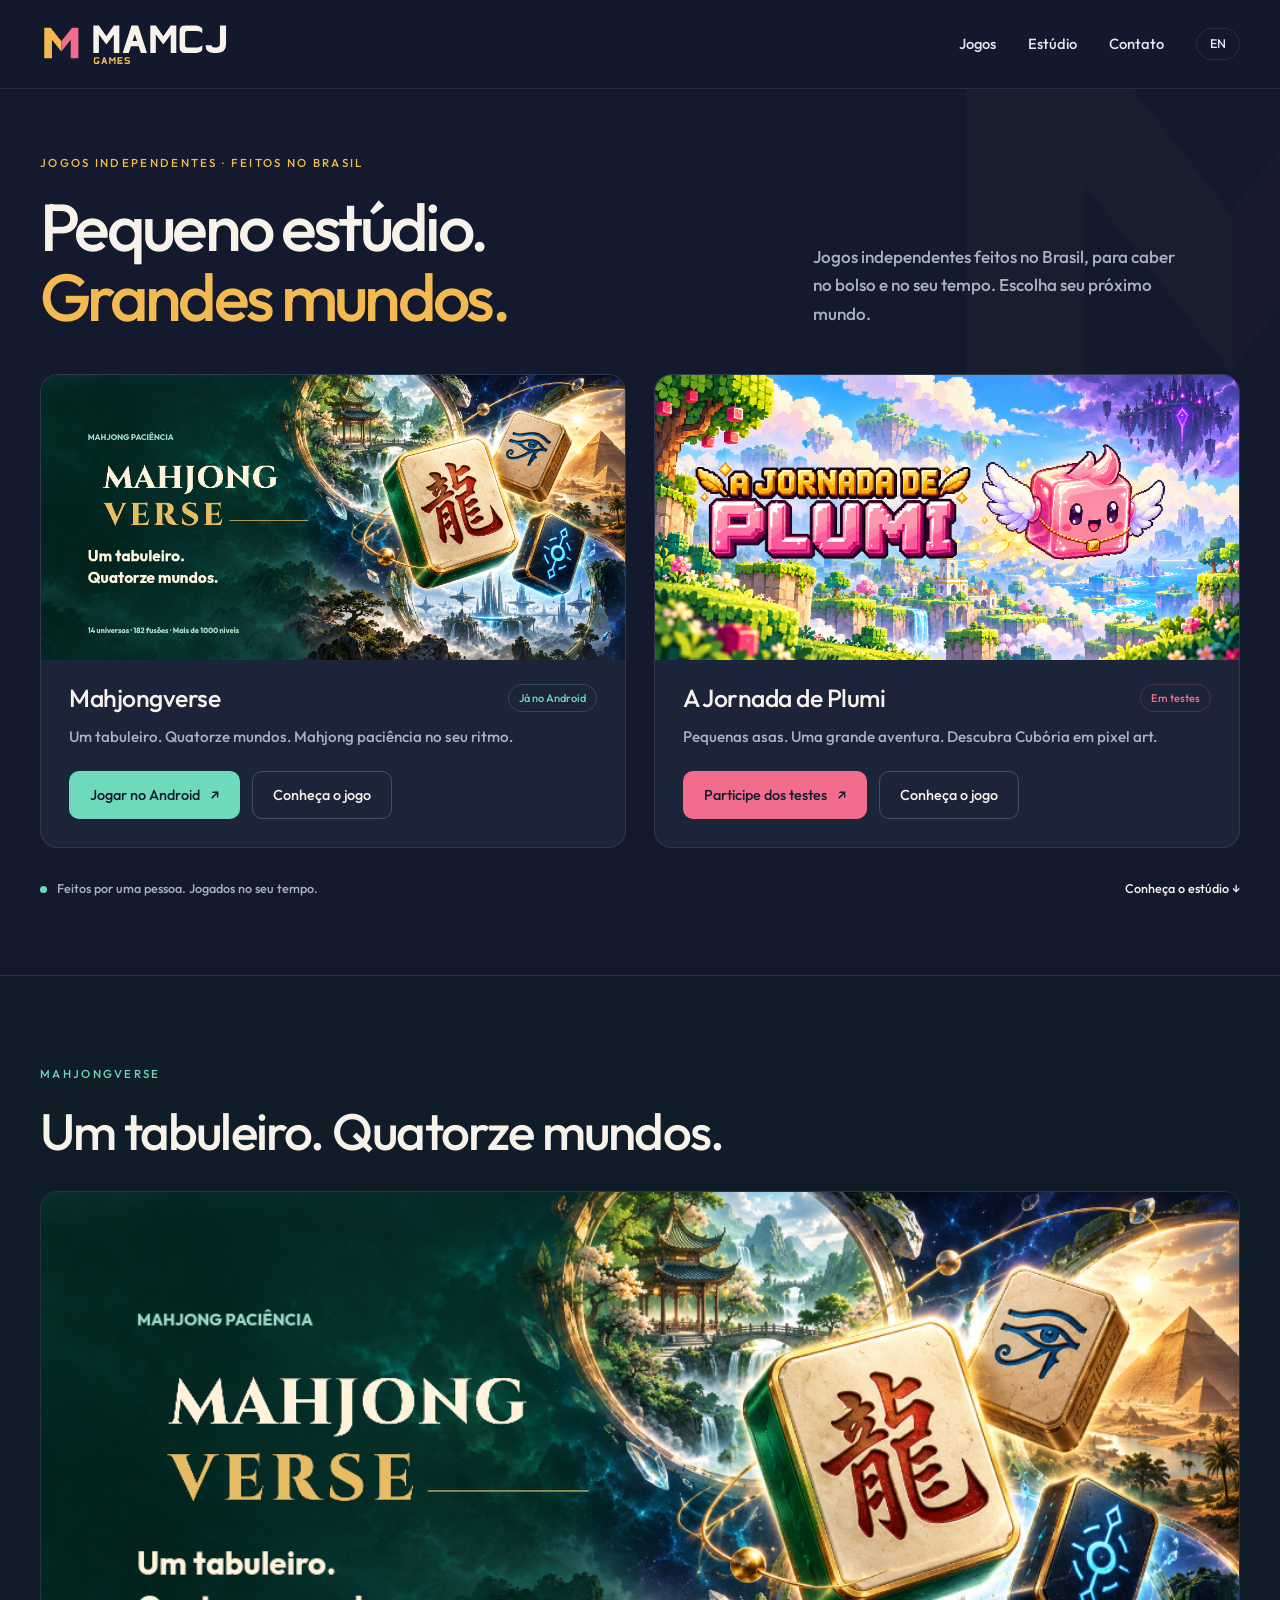
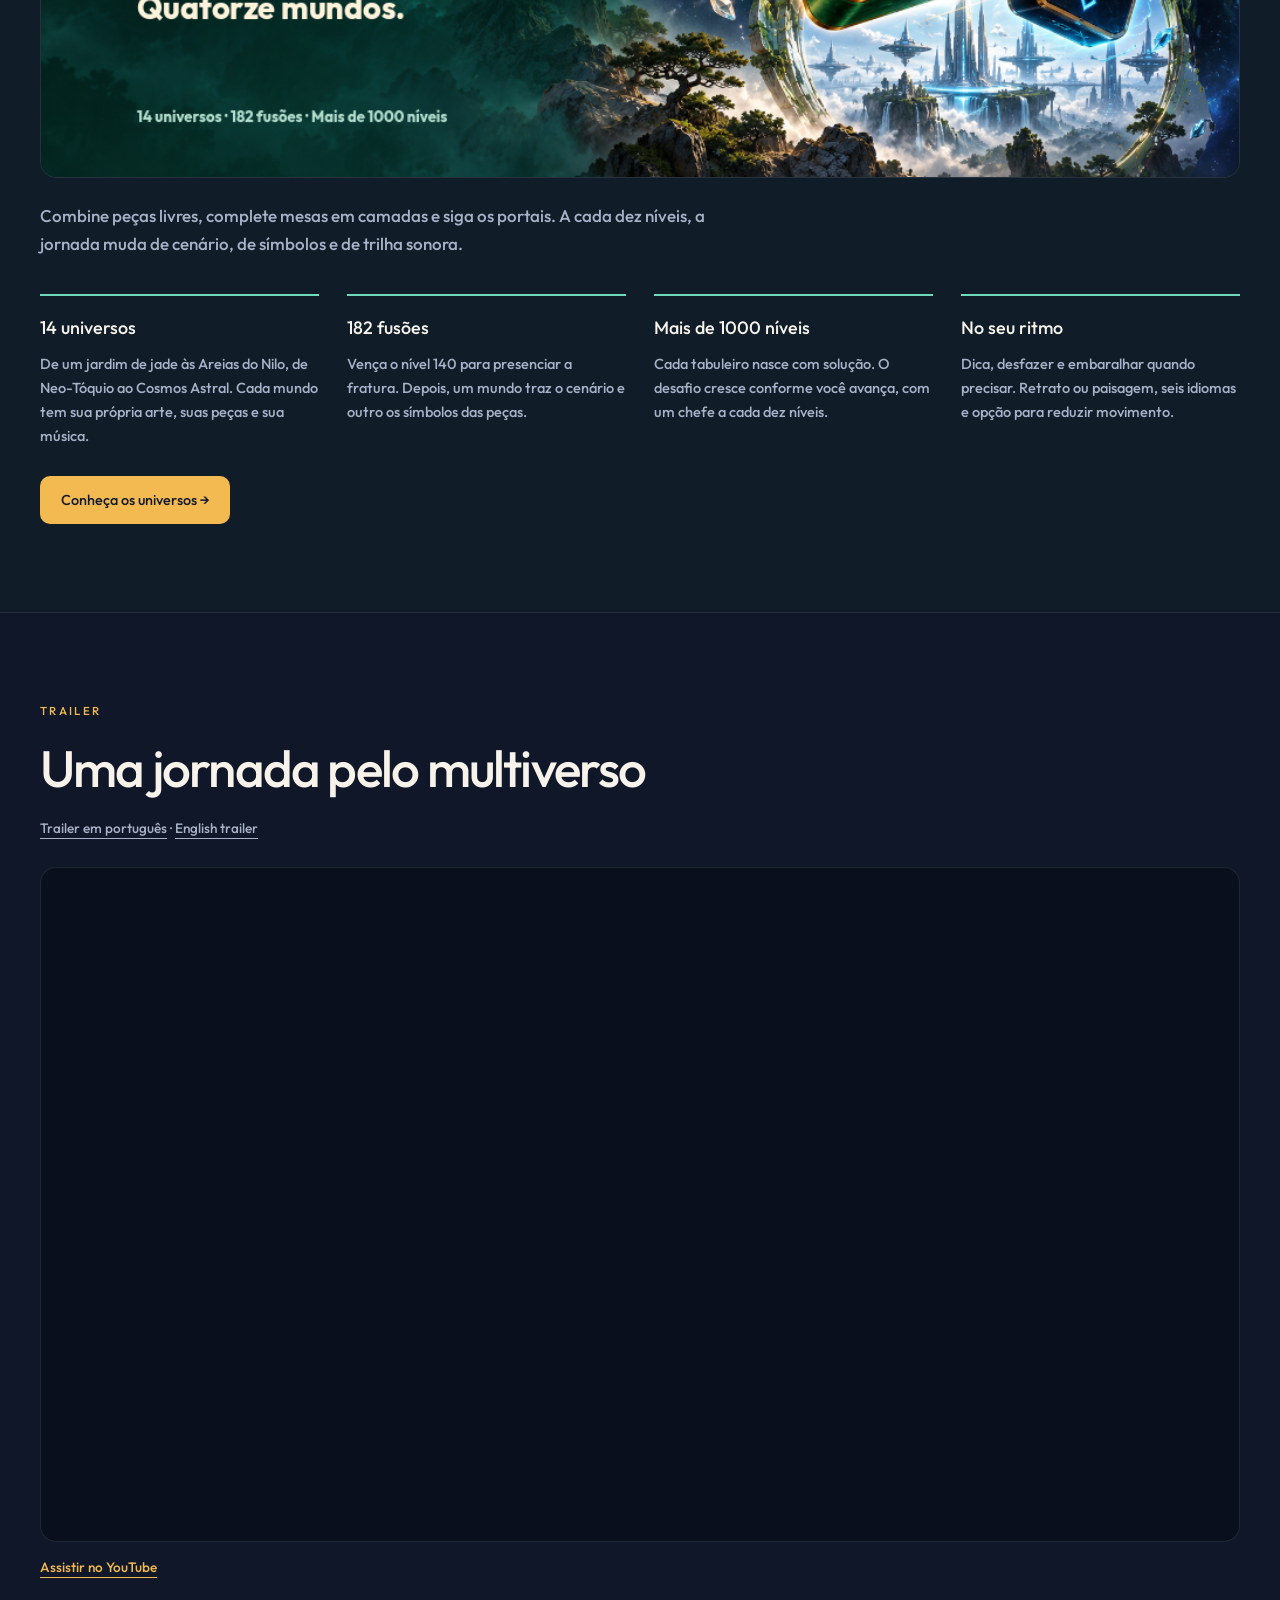
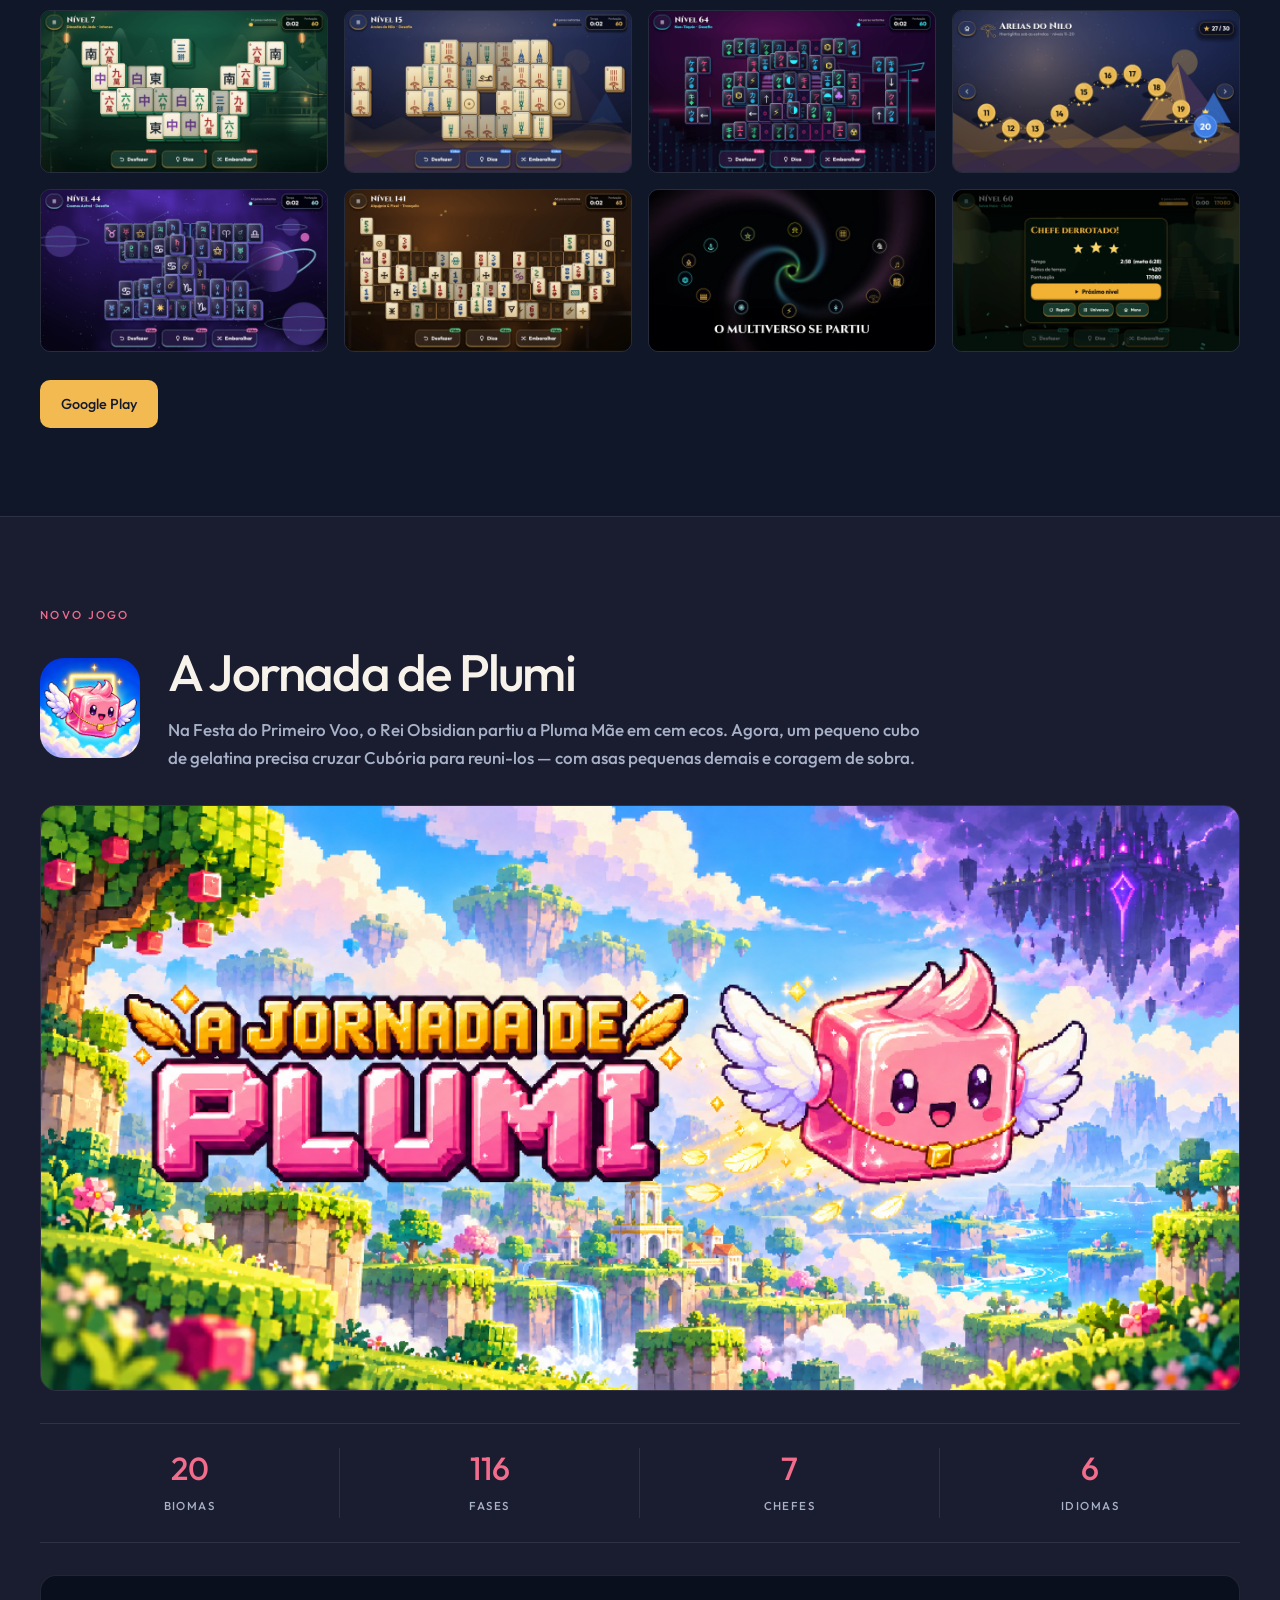
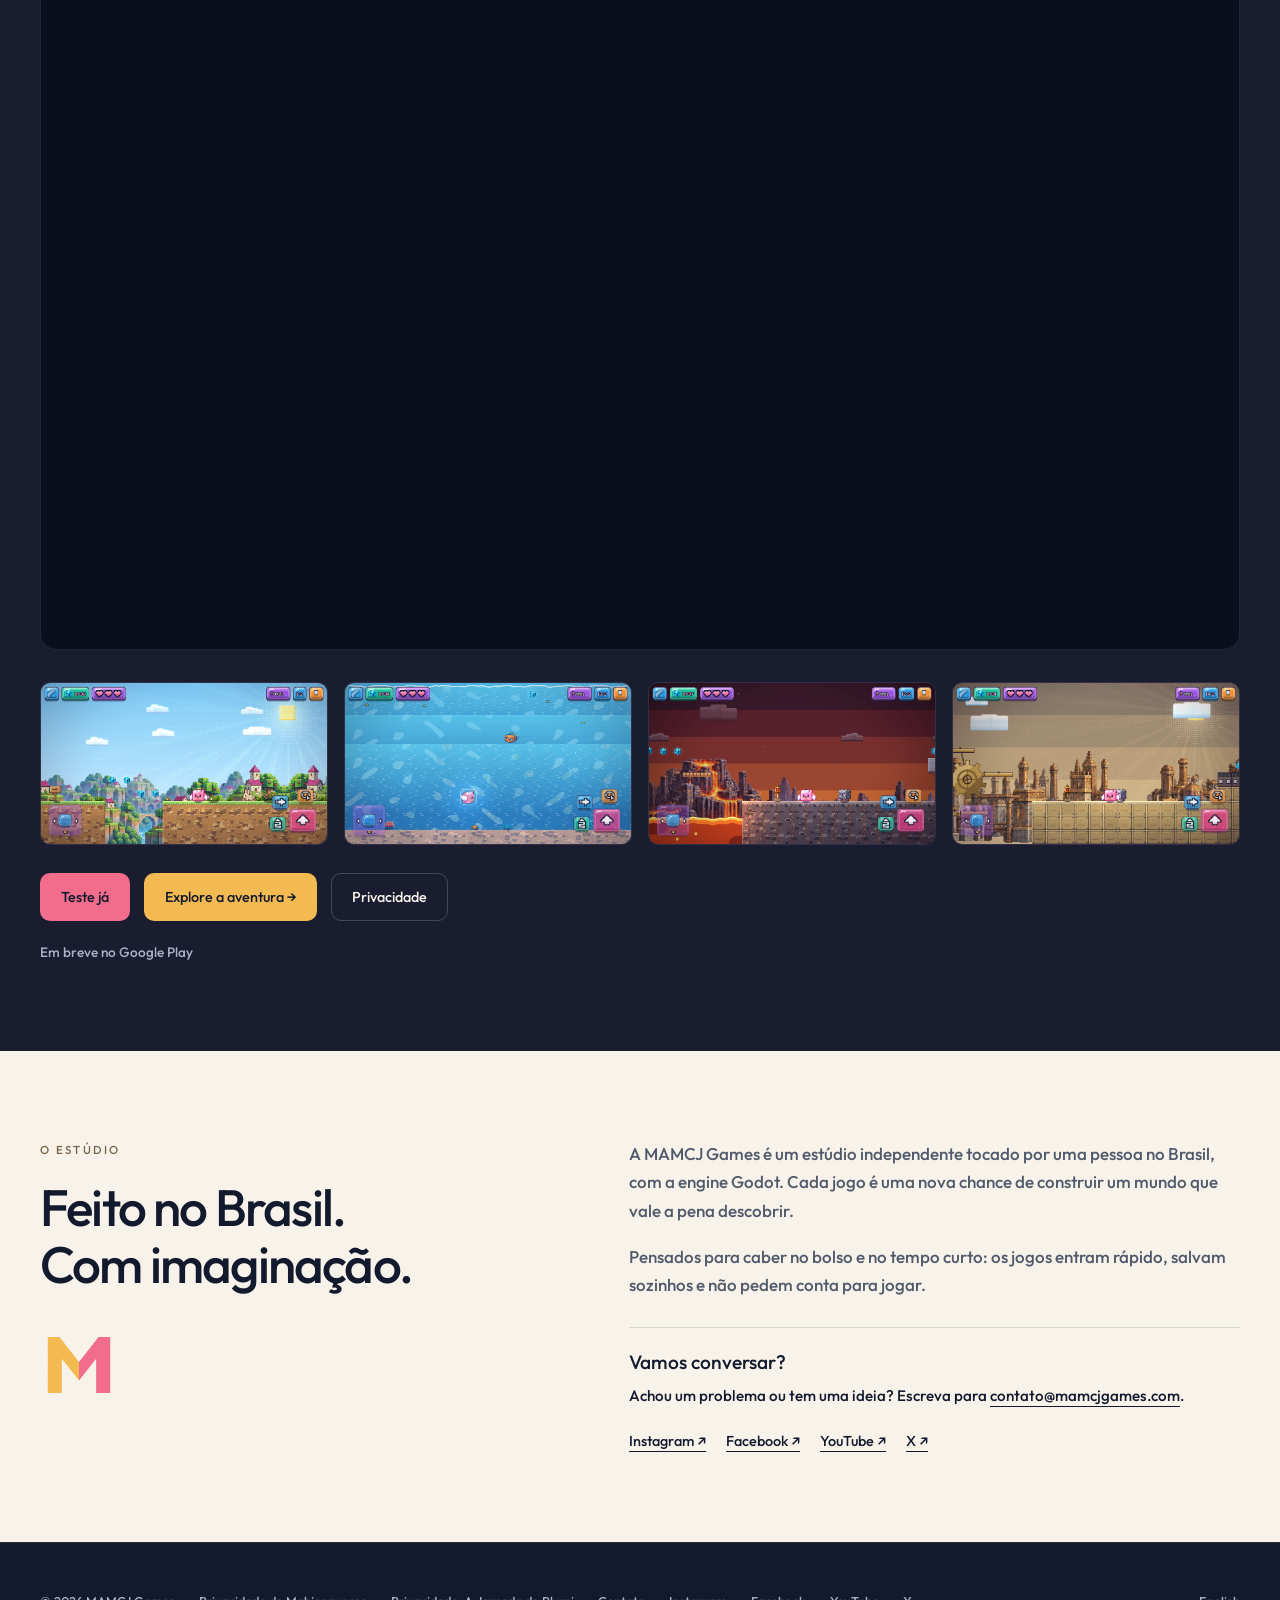
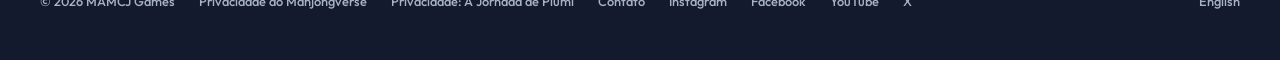
==== index.html @ 593aad6e "Update YouTube channel and localized game trailer links" ====
<!doctype html>
<html lang="pt-BR">
<head>
<meta charset="utf-8">
<meta name="viewport" content="width=device-width, initial-scale=1">
<title>MAMCJ Games</title>
<meta name="description" content="Estúdio independente de jogos. Mahjongverse, mahjong paciência em 14 universos, e A Jornada de Plumi, aventura de plataforma em 20 biomas.">
<link rel="icon" href="/assets/brand/v2/favicon.ico" sizes="any">
<link rel="apple-touch-icon" href="/assets/brand/v2/apple-touch-icon.png">
<link rel="canonical" href="https://mamcjgames.com/">
<meta property="og:title" content="MAMCJ Games">
<meta property="og:description" content="Mahjongverse, mahjong paciência em 14 universos, e A Jornada de Plumi, aventura de plataforma em 20 biomas.">
<meta property="og:image" content="https://mamcjgames.com/assets/brand/v2/social-pt.png"><meta property="og:image:width" content="1200"><meta property="og:image:height" content="630"><meta property="og:locale" content="pt_BR">
<meta property="og:url" content="https://mamcjgames.com/">
<meta property="og:type" content="website">
<link rel="alternate" hreflang="pt-BR" href="https://mamcjgames.com/"><link rel="alternate" hreflang="en" href="https://mamcjgames.com/en/"><link rel="alternate" hreflang="x-default" href="https://mamcjgames.com/">
<meta name="twitter:card" content="summary_large_image">
<link rel="stylesheet" href="/assets/brand/studio.css?v=20261013">
</head>
<body>

<a class="skip" href="#main">Pular para o conteúdo</a>
<header class="site-header"><div class="env barra">
  <a class="marca" href="/"><img src="/assets/brand/v2/logo-dark.svg" alt="MAMCJ Games" width="194" height="49"></a>
  <nav aria-label="Navegação principal">
    <a href="#jogos">Jogos</a>
    <a class="esconde" href="#estudio">Estúdio</a>
    <a class="esconde" href="#contato">Contato</a>
    <a class="language" href="/en/" lang="en" hreflang="en" aria-label="English">EN</a>
  </nav>
</div></header>

<main id="main">
<div class="heroi"><div class="env">
  <div class="hero-intro"><div>
    <p class="olho">Jogos independentes · Feitos no Brasil</p>
    <h1>Pequeno estúdio.<br><span>Grandes mundos.</span></h1>
  </div><p class="sub">Jogos independentes feitos no Brasil, para caber no bolso e no seu tempo. Escolha seu próximo mundo.</p></div>
  <div class="game-grid" id="jogos">
    <article class="game-card">
      <a class="game-art" href="/mahjongverse/" aria-label="Conheça Mahjongverse"><img src="/assets/mahjongverse/pt_BR/feature.png" alt="Mahjongverse: peças de mahjong e portais para quatorze mundos." width="1024" height="500" fetchpriority="high"></a>
      <div class="game-copy"><div class="game-title"><h2>Mahjongverse</h2><span class="status">Já no Android</span></div>
        <p>Um tabuleiro. Quatorze mundos. Mahjong paciência no seu ritmo.</p>
        <div class="botoes"><a class="botao mint" href="https://play.google.com/store/apps/details?id=com.mamcjr.mahjongverse">Jogar no Android <span aria-hidden="true">↗</span></a><a class="botao fantasma" href="/mahjongverse/">Conheça o jogo</a></div>
      </div>
    </article>
    <article class="game-card plumi-card">
      <a class="game-art" href="/plumis-journey/" aria-label="Conheça A Jornada de Plumi"><img src="/assets/img/plumis/banner_pt.png" alt="Plumi, um cubo rosa com asas brancas, voa sobre Cubória." width="1024" height="500"></a>
      <div class="game-copy"><div class="game-title"><h2>A Jornada de Plumi</h2><span class="status">Em testes</span></div>
        <p>Pequenas asas. Uma grande aventura. Descubra Cubória em pixel art.</p>
        <div class="botoes"><a class="botao pink" href="https://groups.google.com/g/plumi-testers" target="_blank" rel="noopener">Participe dos testes <span aria-hidden="true">↗</span></a><a class="botao fantasma" href="/plumis-journey/">Conheça o jogo</a></div>
      </div>
    </article>
  </div>
  <div class="hero-foot"><span>Feitos por uma pessoa. Jogados no seu tempo.</span><a href="#estudio">Conheça o estúdio <span aria-hidden="true">↓</span></a></div>
</div></div>
<section id="mahjongverse" class="game-section"><div class="env"><p class="olho">Mahjongverse</p><h2>Um tabuleiro. Quatorze mundos.</h2><a href="/mahjongverse/"><img class="faixa-jogo" src="/assets/mahjongverse/pt_BR/feature.png" alt="Mahjong paciência através do multiverso" width="1024" height="500" loading="lazy"></a><p class="sub">Combine peças livres, complete mesas em camadas e siga os portais. A cada dez níveis, a jornada muda de cenário, de símbolos e de trilha sonora.</p><ul class="lista"><li><span></span><h3>14 universos</h3><p>De um jardim de jade às Areias do Nilo, de Neo-Tóquio ao Cosmos Astral. Cada mundo tem sua própria arte, suas peças e sua música.</p></li><li><span></span><h3>182 fusões</h3><p>Vença o nível 140 para presenciar a fratura. Depois, um mundo traz o cenário e outro os símbolos das peças.</p></li><li><span></span><h3>Mais de 1000 níveis</h3><p>Cada tabuleiro nasce com solução. O desafio cresce conforme você avança, com um chefe a cada dez níveis.</p></li><li><span></span><h3>No seu ritmo</h3><p>Dica, desfazer e embaralhar quando precisar. Retrato ou paisagem, seis idiomas e opção para reduzir movimento.</p></li></ul><div class="botoes"><a class="botao" href="/mahjongverse/">Conheça os universos →</a></div></div></section>

<section id="trailer"><div class="env"><p class="olho">Trailer</p><h2>Uma jornada pelo multiverso</h2><p class="trailer-languages"><a href="/mahjongverse/#trailer">Trailer em português</a> · <a href="/en/mahjongverse/#trailer">English trailer</a></p><div class="video"><iframe src="https://www.youtube-nocookie.com/embed/XOr50JjJnLU?hl=pt-BR&amp;rel=0&amp;playsinline=1" title="Mahjongverse — Trailer — Português" width="1280" height="720" loading="lazy" referrerpolicy="strict-origin-when-cross-origin" allow="accelerometer; autoplay; clipboard-write; encrypted-media; gyroscope; picture-in-picture; web-share" allowfullscreen></iframe></div><p><a href="https://youtu.be/XOr50JjJnLU" target="_blank" rel="noopener noreferrer">Assistir no YouTube</a></p><div class="tiras"><img src="/assets/mahjongverse/pt_BR/01_jade.webp" alt="Tabuleiro de mahjong em camadas no jardim ilustrado da Dinastia de Jade." width="1280" height="720" loading="lazy"><img src="/assets/mahjongverse/pt_BR/02_nile.webp" alt="Peças de mahjong com símbolos egípcios diante de uma paisagem de pirâmides." width="1280" height="720" loading="lazy"><img src="/assets/mahjongverse/pt_BR/03_neon.webp" alt="Tabuleiro com símbolos neon no universo Neo-Tóquio." width="1280" height="720" loading="lazy"><img src="/assets/mahjongverse/pt_BR/04_map.webp" alt="Mapa do universo com dez níveis em ilhas e um portal de chefe." width="1280" height="720" loading="lazy"><img src="/assets/mahjongverse/pt_BR/05_cosmos.webp" alt="Tabuleiro do Cosmos Astral com planetas e um céu violeta estrelado." width="1280" height="720" loading="lazy"><img src="/assets/mahjongverse/pt_BR/06_fusion.webp" alt="Primeira fusão: cenário do Laboratório Alquímico com peças do Mundo 8-Bit." width="1280" height="720" loading="lazy"><img src="/assets/mahjongverse/pt_BR/07_fracture.webp" alt="Emblemas dos quatorze universos orbitam uma fenda cósmica na cinemática da fratura." width="1280" height="720" loading="lazy"><img src="/assets/mahjongverse/pt_BR/08_boss.webp" alt="Tela de vitória de um chefe com estrelas e prévia do próximo universo." width="1280" height="720" loading="lazy"></div><div class="botoes"><a class="botao" href="https://play.google.com/store/apps/details?id=com.mamcjr.mahjongverse">Google Play</a></div></div></section>

<section id="plumis-journey" class="plumi">
  <div class="env">
    <p class="olho">Novo jogo</p>
    <div class="cabeca-jogo"><img class="icone-jogo" src="/assets/img/plumis/icone.png?v=e034f26c8d8f" alt="" width="512" height="512" loading="lazy"><div><h2>A Jornada de Plumi</h2><p class="sub">Na Festa do Primeiro Voo, o Rei Obsidian partiu a Pluma Mãe em cem ecos. Agora, um pequeno cubo de gelatina precisa cruzar Cubória para reuni-los — com asas pequenas demais e coragem de sobra.</p></div></div>
    <a href="/plumis-journey/" aria-label="Explore a aventura"><img class="faixa-jogo" src="/assets/img/plumis/banner_pt.png?v=b9b3e5b98533" alt="A Jornada de Plumi: Plumi, o cubo rosa com asas brancas, voa sobre a vila e as ilhas de Cubória." width="1024" height="500" loading="lazy"></a>
    <div class="pj-stats"><div class="stat"><strong>20</strong><span>biomas</span></div><div class="stat"><strong>116</strong><span>fases</span></div><div class="stat"><strong>7</strong><span>chefes</span></div><div class="stat"><strong>6</strong><span>idiomas</span></div></div>
    <div class="video"><iframe src="https://www.youtube-nocookie.com/embed/weymvlCRwFk?hl=pt-BR&amp;rel=0&amp;playsinline=1" title="A Jornada de Plumi — trailer em português" width="1280" height="720" loading="lazy" allow="accelerometer; autoplay; clipboard-write; encrypted-media; gyroscope; picture-in-picture; web-share" referrerpolicy="strict-origin-when-cross-origin" allowfullscreen></iframe></div>
    <div class="tiras"><img src="/assets/img/plumis/pt_1_colinas.png?v=1bac4ce3e526" alt="Plumi entre as casas e as árvores das Colinas da Vila." width="1920" height="1080" loading="lazy"><img src="/assets/img/plumis/pt_3_recife.png?v=3713b941af49" alt="Plumi mergulha entre os corais e a vida marinha do Recife Submerso." width="1920" height="1080" loading="lazy"><img src="/assets/img/plumis/pt_2_vulcao.png?v=a5c7ce973b90" alt="Plumi diante dos rios de lava do Vulcão de Magma." width="1920" height="1080" loading="lazy"><img src="/assets/img/plumis/pt_4_engrenagens.png?v=71c8e0476601" alt="Plumi explora as máquinas da Cidade das Engrenagens." width="1920" height="1080" loading="lazy"></div>
    <div class="botoes"><a class="botao pj-teste" href="https://groups.google.com/g/plumi-testers" target="_blank" rel="noopener" aria-label="Teste já: entre no grupo de testadores de A Jornada de Plumi">Teste já</a><a class="botao pj-link" href="/plumis-journey/">Explore a aventura →</a><a class="botao fantasma" href="/plumis-journey/privacy/">Privacidade</a></div>
    <p class="pj-soon">Em breve no Google Play</p>
  </div>
</section>

<section id="estudio" class="studio-section"><div class="env studio-grid">
  <div><p class="olho">O estúdio</p><h2>Feito no Brasil.<br>Com imaginação.</h2><img class="studio-mark" src="/assets/brand/v2/symbol.svg" alt="" width="78" height="78" loading="lazy"></div>
  <div><p class="sub">A MAMCJ Games é um estúdio independente tocado por uma pessoa no Brasil, com a engine Godot. Cada jogo é uma nova chance de construir um mundo que vale a pena descobrir.</p>
    <p class="sub">Pensados para caber no bolso e no tempo curto: os jogos entram rápido, salvam sozinhos e não pedem conta para jogar.</p>
    <div class="contact-block" id="contato"><h3 style="color:inherit">Vamos conversar?</h3><p>Achou um problema ou tem uma ideia? Escreva para <a href="mailto:contato@mamcjgames.com">contato@mamcjgames.com</a>.</p>
    <div class="social-links"><a href="https://www.instagram.com/mamcjgames/" target="_blank" rel="noopener">Instagram ↗</a><a href="https://www.facebook.com/profile.php?id=61595266771892" target="_blank" rel="noopener">Facebook ↗</a><a href="https://www.youtube.com/@mamcj_games" target="_blank" rel="noopener">YouTube ↗</a><a href="https://x.com/MAMCJGames" target="_blank" rel="noopener">X ↗</a></div></div>
  </div>
</div></section>

</main>
<footer>
  <div class="env">
    <span>© <span id="ano">2026</span> MAMCJ Games</span>
    <a href="/mahjongverse-site/privacy/">Privacidade do Mahjongverse</a>
    <a href="/plumis-journey/privacy/">Privacidade: A Jornada de Plumi</a>
    <a href="mailto:contato@mamcjgames.com">Contato</a>
    <a href="https://www.instagram.com/mamcjgames/" target="_blank" rel="noopener">Instagram</a><a href="https://www.facebook.com/profile.php?id=61595266771892" target="_blank" rel="noopener">Facebook</a>
    <a href="https://www.youtube.com/@mamcj_games" target="_blank" rel="noopener">YouTube</a><a href="https://x.com/MAMCJGames" target="_blank" rel="noopener">X</a>
    <span class="dir"><a href="/en/">English</a></span>
  </div>
</footer>

<script>document.getElementById("ano").textContent = new Date().getFullYear();</script>
</body>
</html>
---- assets/brand/studio.css ----
@font-face {
  font-family: Studio;
  src: url("../mahjongverse/font-ui.ttf") format("truetype");
  font-weight: 100 900;
  font-display: swap;
}
:root {
  color-scheme: dark;
  --tinta: #131a2d;
  --painel: #1b2439;
  --papel: #f7f3ea;
  --ambar: #f4ba52;
  --coral: #f26c8c;
  --menta: #6fd9bc;
  --texto: #e2e6ee;
  --suave: #a7b1c7;
  --borda: #ffffff18;
}
* { box-sizing: border-box; }
html { scroll-behavior: smooth; scroll-padding-top: 100px; }
body { margin: 0; color: var(--texto); background: var(--tinta); font: 17px/1.65 Studio, "Segoe UI", sans-serif; -webkit-font-smoothing: antialiased; }
h1, h2, h3, p { margin: 0; }
h1, h2, h3 { color: var(--papel); line-height: 1.1; font-weight: 700; }
h2 { font-size: clamp(2rem, 4vw, 3.2rem); letter-spacing: -.035em; }
h3 { font-size: 1.2rem; }
a { color: var(--ambar); text-underline-offset: 5px; }
img { display: block; max-width: 100%; height: auto; }
:focus-visible { outline: 3px solid var(--ambar); outline-offset: 5px; }
.env { width: min(1200px, calc(100% - 64px)); margin-inline: auto; }
.skip { position: fixed; left: 16px; top: 12px; padding: 10px 18px; z-index: 60; background: var(--ambar); color: var(--tinta); transform: translateY(-160%); }
.skip:focus { transform: none; }
.site-header { position: sticky; top: 0; z-index: 30; background: #131a2df5; backdrop-filter: blur(14px); border-bottom: 1px solid var(--borda); }
.barra { display: flex; align-items: center; justify-content: space-between; gap: 24px; min-height: 88px; }
.marca { flex: none; }
.marca img { width: 194px; height: auto; }
.barra nav { display: flex; gap: 32px; align-items: center; }
.barra nav a { font-size: .92rem; color: var(--texto); text-decoration: none; }
.barra nav a:hover { color: var(--ambar); }
.barra nav .language { border: 1px solid var(--borda); border-radius: 999px; padding: 5px 13px; font-size: .78rem; }
.heroi { padding: 64px 0 76px; position: relative; overflow: hidden; }
.heroi::before { content: ""; position: absolute; width: 660px; height: 660px; right: -280px; top: -180px; background: url("/assets/brand/v2/symbol.svg") center/contain no-repeat; opacity: .025; pointer-events: none; }
.heroi .env { position: relative; }
.hero-intro { display: grid; grid-template-columns: 1.7fr 1fr; gap: 48px; align-items: end; margin-bottom: 42px; }
.olho { color: var(--ambar); font-size: .72rem; font-weight: 700; letter-spacing: .2em; text-transform: uppercase; margin-bottom: 20px; }
.hero-intro h1 { font-size: clamp(2.8rem, 5.2vw, 4.5rem); letter-spacing: -.055em; line-height: 1.05; }
.hero-intro h1 span { color: var(--ambar); }
.hero-intro .sub { max-width: 34ch; font-size: 1.07rem; margin: 0 0 4px; }
.sub { color: var(--suave); max-width: 62ch; margin-top: 24px; }
.game-grid { display: grid; grid-template-columns: repeat(2, minmax(0, 1fr)); gap: 28px; }
.game-card { border: 1px solid var(--borda); border-radius: 18px; background: var(--painel); overflow: hidden; }
.game-art { display: block; overflow: hidden; }
.game-art img { width: 100%; aspect-ratio: 1024/500; object-fit: contain; transition: transform .3s ease; }
.game-art:hover img { transform: scale(1.02); }
.game-copy { padding: 24px 28px 28px; }
.game-title { display: flex; align-items: center; justify-content: space-between; gap: 14px; }
.game-title h2 { font-size: 1.55rem; letter-spacing: -.02em; }
.status { color: var(--menta); border: 1px solid #6fd9bc35; border-radius: 999px; padding: 4px 10px; font-size: .69rem; white-space: nowrap; }
.game-card.plumi-card .status { color: var(--coral); border-color: #f26c8c35; }
.game-copy p { margin-top: 12px; color: var(--suave); font-size: .95rem; }
.game-copy .botoes { margin-top: 22px; gap: 12px; }
.botoes { display: flex; flex-wrap: wrap; gap: 14px; margin-top: 28px; align-items: center; }
.botao { display: inline-flex; justify-content: center; align-items: center; gap: 10px; padding: 12px 20px; min-height: 48px; font-size: .9rem; line-height: 1.4; border-radius: 10px; font-weight: 650; text-decoration: none; background: var(--ambar); color: var(--tinta); border: 1px solid transparent; transition: background .2s, transform .2s; }
.botao:hover { filter: brightness(1.07); transform: translateY(-2px); }
.botao.mint { background: var(--menta); }
.botao.pink, .botao.pj-teste { background: var(--coral); }
.botao.fantasma { background: transparent; color: var(--papel); border-color: #ffffff30; }
.hero-foot { display: flex; justify-content: space-between; align-items: center; gap: 24px; margin-top: 30px; color: var(--suave); font-size: .79rem; }
.hero-foot > span::before { content: ""; display: inline-block; width: 7px; height: 7px; margin-right: 10px; border-radius: 50%; background: var(--menta); }
.hero-foot a { color: var(--papel); text-decoration: none; }
main > section { padding: 88px 0; border-top: 1px solid var(--borda); }
.game-section .env > h2 { max-width: 22ch; }
.game-section .faixa-jogo { margin-top: 32px; }
#mahjongverse { background: #101d29; }
#mahjongverse .olho { color: var(--menta); }
.faixa-jogo { width: 100%; border-radius: 16px; border: 1px solid var(--borda); }
.lista { display: grid; grid-template-columns: repeat(4, minmax(0, 1fr)); gap: 28px; margin: 36px 0 0; padding: 0; list-style: none; }
.lista li { padding-top: 22px; border-top: 2px solid var(--menta); }
.lista span { display: none; }
.lista h3 { font-size: 1.12rem; }
.lista p { color: var(--suave); font-size: .91rem; margin-top: 14px; }
#trailer { background: #101728; }
.trailer-languages { margin: 20px 0; color: var(--suave); font-size: .85rem; }
.trailer-languages a { color: var(--suave); }
.video { position: relative; aspect-ratio: 16/9; overflow: hidden; border-radius: 16px; border: 1px solid var(--borda); background: #090f1d; margin: 28px 0 14px; }
.video iframe, .video video { position: absolute; inset: 0; width: 100%; height: 100%; border: 0; }
.video + p { font-size: .85rem; }
.tiras { display: grid; grid-template-columns: repeat(4, minmax(0, 1fr)); gap: 16px; margin-top: 32px; }
.tiras img { width: 100%; border-radius: 10px; border: 1px solid var(--borda); }
.plumi { background: #1a1c30; }
.plumi .olho { color: var(--coral); }
.cabeca-jogo { display: flex; gap: 28px; align-items: center; margin-bottom: 32px; }
.cabeca-jogo .sub { max-width: 70ch; margin-top: 16px; }
.icone-jogo { width: 100px; height: 100px; border-radius: 24px; flex: none; }
.pj-stats { display: grid; grid-template-columns: repeat(4, 1fr); margin: 32px 0; padding: 24px 0; border-block: 1px solid var(--borda); }
.stat { text-align: center; border-right: 1px solid var(--borda); }
.stat:last-child { border: 0; }
.stat strong { color: var(--coral); font-size: 2rem; display: block; line-height: 1.3; }
.stat span { color: var(--suave); font-size: .72rem; text-transform: uppercase; letter-spacing: .13em; }
.pj-soon { color: var(--suave); font-size: .85rem; margin-top: 20px; }
.studio-section { background: var(--papel); color: var(--tinta); }
.studio-grid { display: grid; grid-template-columns: 1fr 1.2fr; gap: 80px; align-items: start; }
.studio-section .olho { color: #756347; }
.studio-section h2 { color: var(--tinta); max-width: 12ch; }
.studio-section .sub { color: #515a6b; margin-top: 0; }
.studio-section .sub + .sub { margin-top: 18px; }
.studio-section a { color: var(--tinta); }
.studio-section .studio-mark { width: 78px; margin-top: 34px; }
.contact-block { border-top: 1px solid #131a2d22; margin-top: 28px; padding-top: 24px; }
.contact-block p { font-size: .95rem; margin-top: 10px; }
.social-links { display: flex; flex-wrap: wrap; gap: 12px 20px; margin-top: 22px; font-size: .9rem; }
footer { padding: 48px 0; border-top: 1px solid var(--borda); color: var(--suave); font-size: .8rem; }
footer .env { display: flex; flex-wrap: wrap; align-items: center; gap: 16px 24px; }
footer a { color: var(--suave); text-decoration: none; }
footer a:hover { color: var(--papel); }
footer .dir { margin-left: auto; }
@media (max-width: 1000px) {
  .hero-intro { grid-template-columns: 1fr; gap: 24px; }
  .hero-intro .sub { max-width: 60ch; }
  .hero-intro h1 { font-size: 4rem; }
  .lista { grid-template-columns: repeat(2, 1fr); }
  .game-title { align-items: start; flex-direction: column; gap: 10px; }
  .studio-grid { gap: 40px; }
}
@media (max-width: 680px) {
  .env { width: calc(100% - 36px); }
  .barra { min-height: 72px; gap: 12px; }
  .marca img { width: 150px; }
  .barra nav { gap: 16px; }
  .barra nav a { font-size: .8rem; }
  .barra nav .esconde { display: none; }
  .heroi { padding: 42px 0 48px; }
  .hero-intro { gap: 22px; margin-bottom: 30px; }
  .hero-intro h1 { font-size: clamp(2.2rem, 8.9vw, 3.8rem); }
  .hero-intro .sub { font-size: 1rem; }
  .olho { font-size: .65rem; letter-spacing: .15em; margin-bottom: 16px; }
  .game-grid { grid-template-columns: 1fr; gap: 22px; }
  .game-copy { padding: 22px; }
  .game-title { flex-direction: row; align-items: center; }
  .game-title h2 { font-size: 1.3rem; }
  .status { font-size: .61rem; padding: 4px 8px; }
  .hero-foot { align-items: start; flex-direction: column; gap: 8px; }
  main > section { padding: 56px 0; }
  .lista { gap: 24px 20px; }
  .tiras { grid-template-columns: repeat(2, minmax(0, 1fr)); gap: 12px; }
  .cabeca-jogo { gap: 20px; align-items: start; flex-direction: column; }
  .icone-jogo { width: 76px; height: 76px; border-radius: 18px; }
  .pj-stats { grid-template-columns: repeat(2, 1fr); gap: 22px; }
  .stat:nth-child(2) { border: 0; }
  .studio-grid { grid-template-columns: 1fr; gap: 30px; }
  .studio-section h2 { max-width: 16ch; }
  .studio-section .studio-mark { display: none; }
  .contact-block a { overflow-wrap: anywhere; }
  footer .dir { margin-left: 0; }
}
@media (max-width: 370px) {
  .marca img { width: 125px; }
  .barra nav { gap: 10px; }
  .game-title { align-items: start; flex-direction: column; }
  .lista { grid-template-columns: 1fr; }
}
@media (prefers-reduced-motion: reduce) {
  html { scroll-behavior: auto; }
  *, *::before, *::after { transition: none !important; }
}
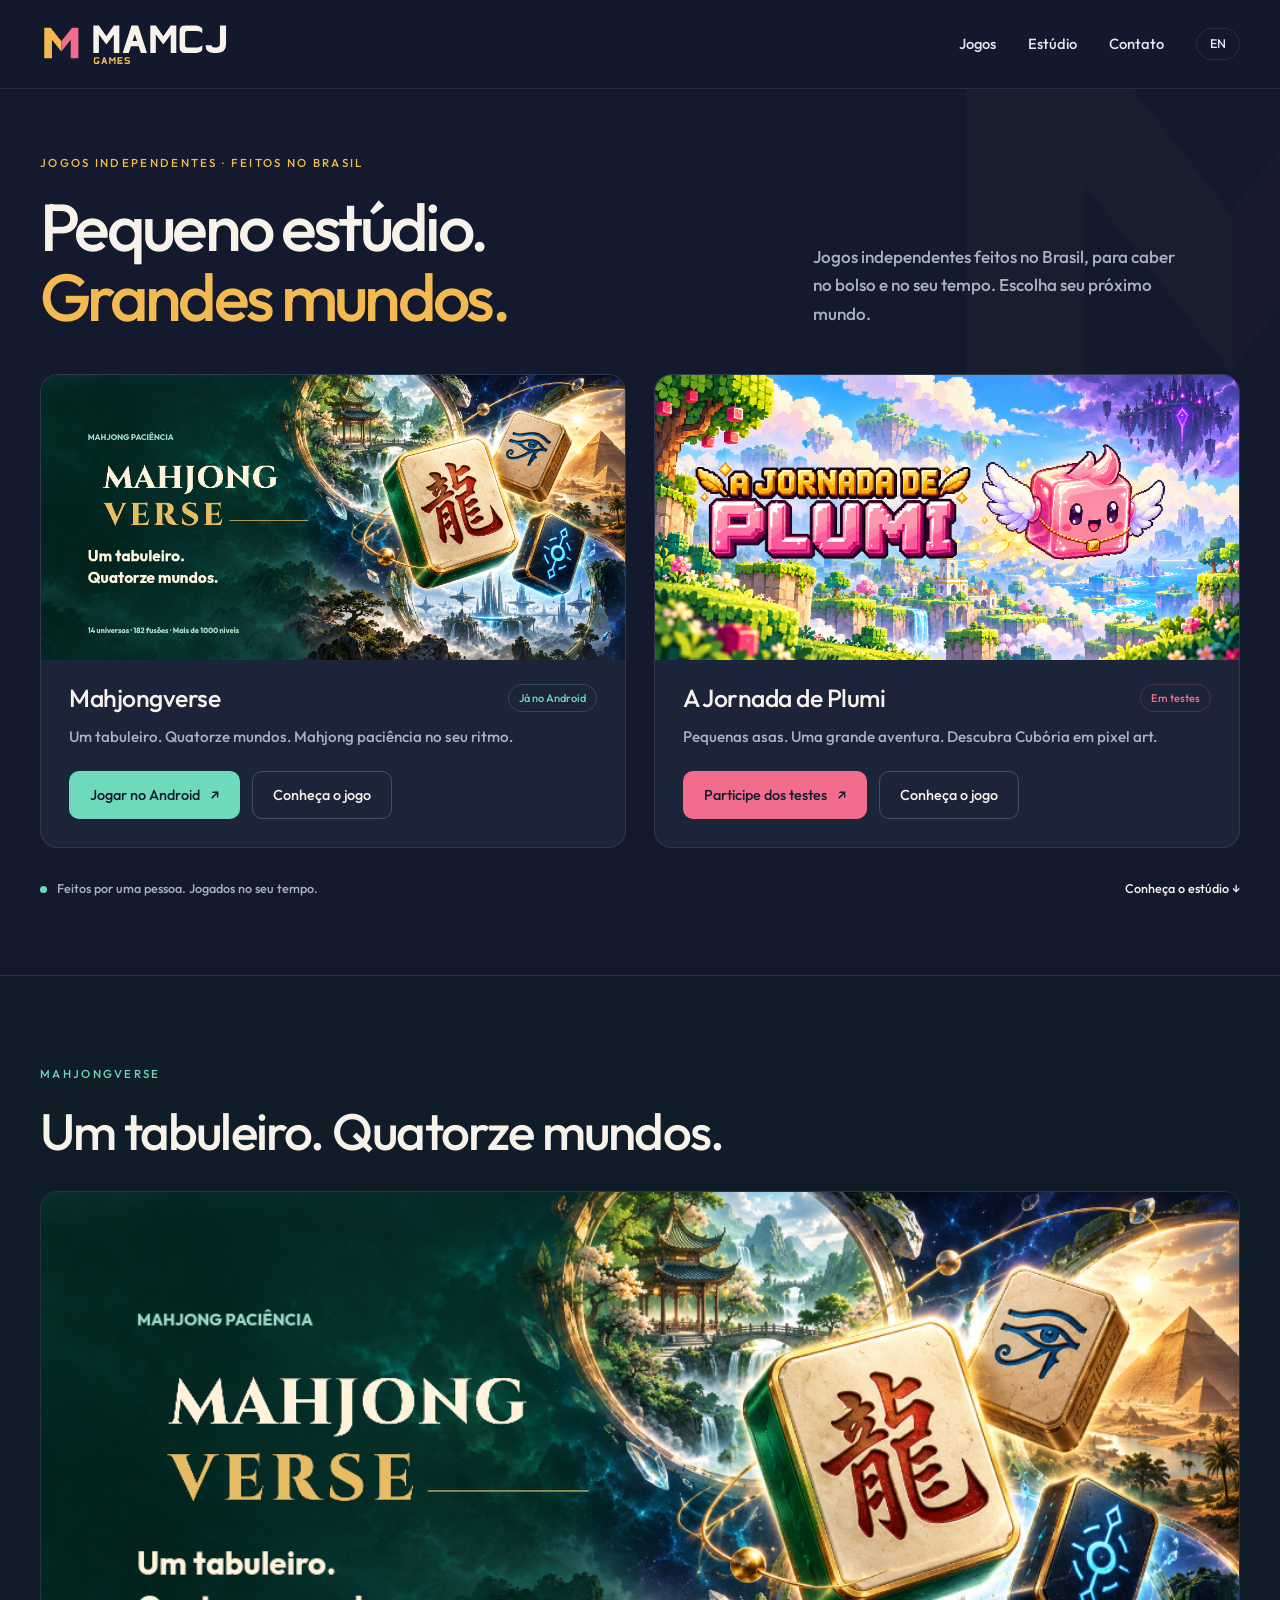
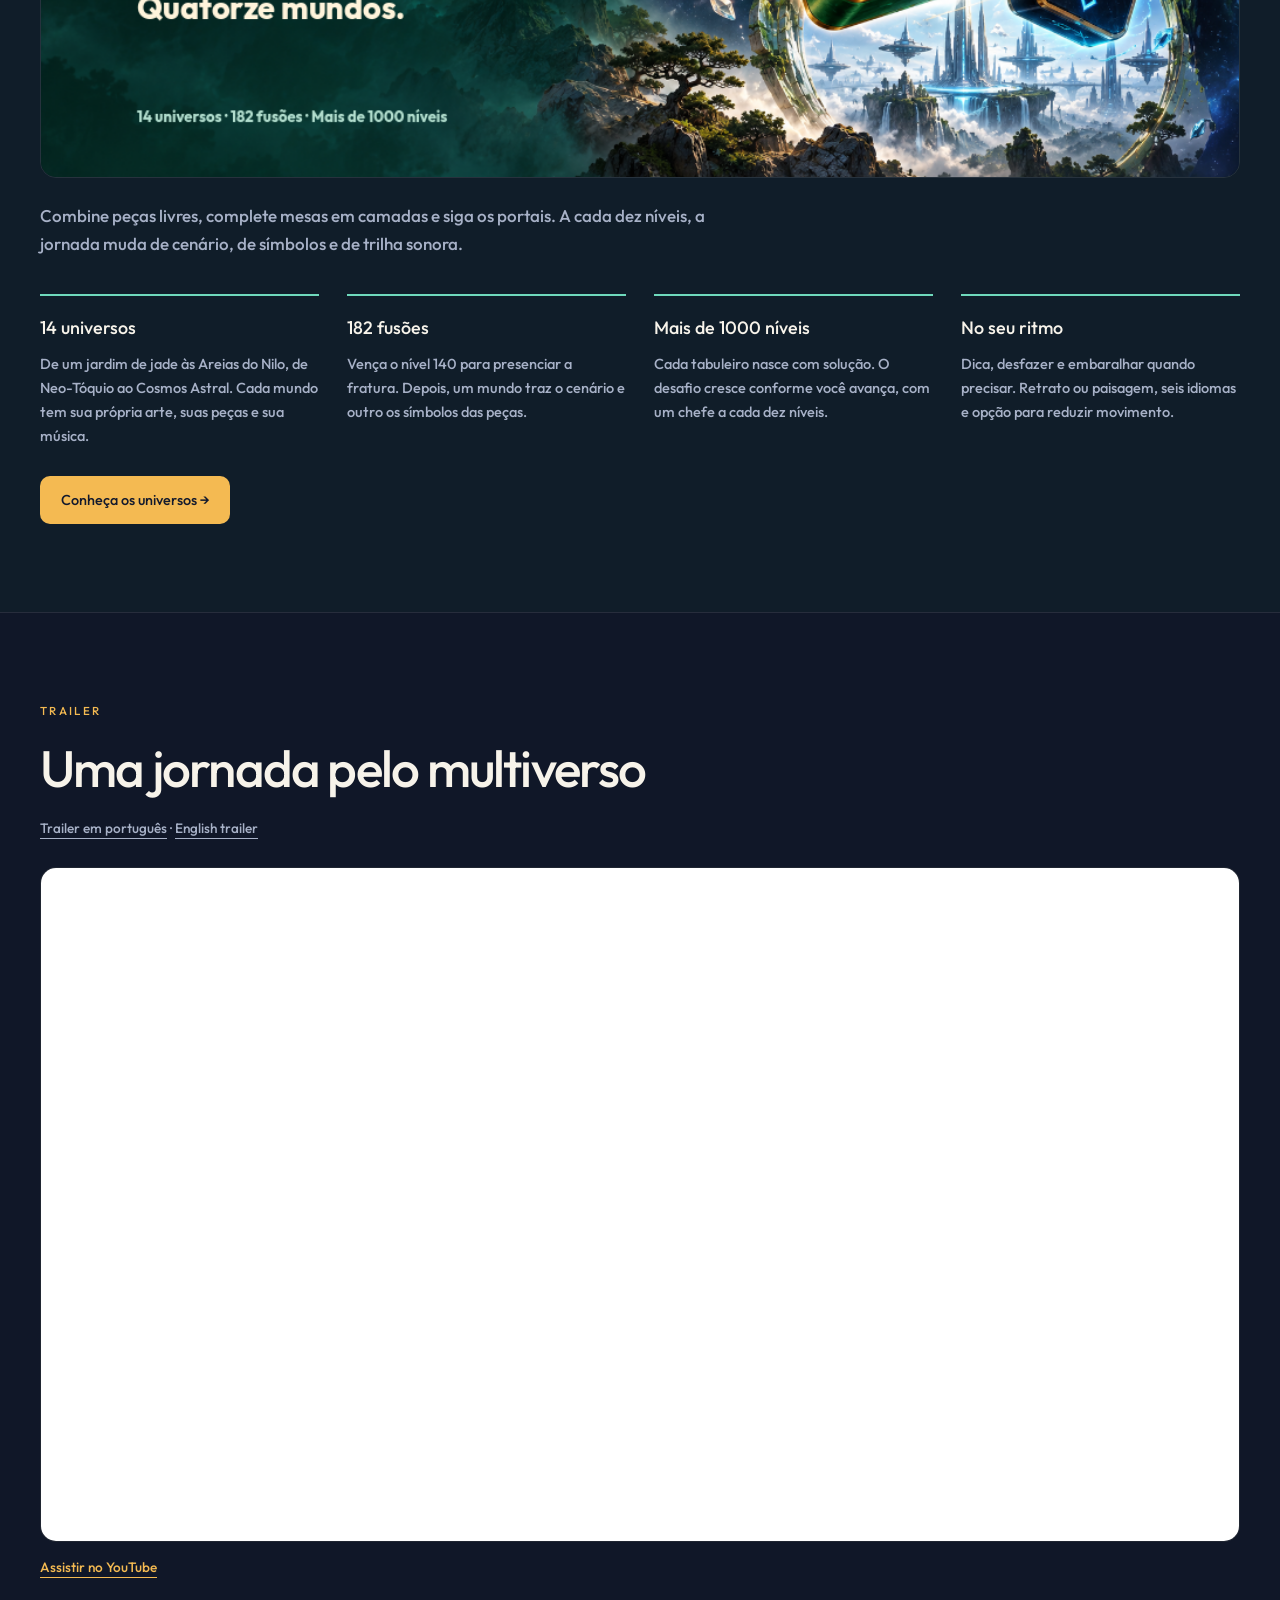
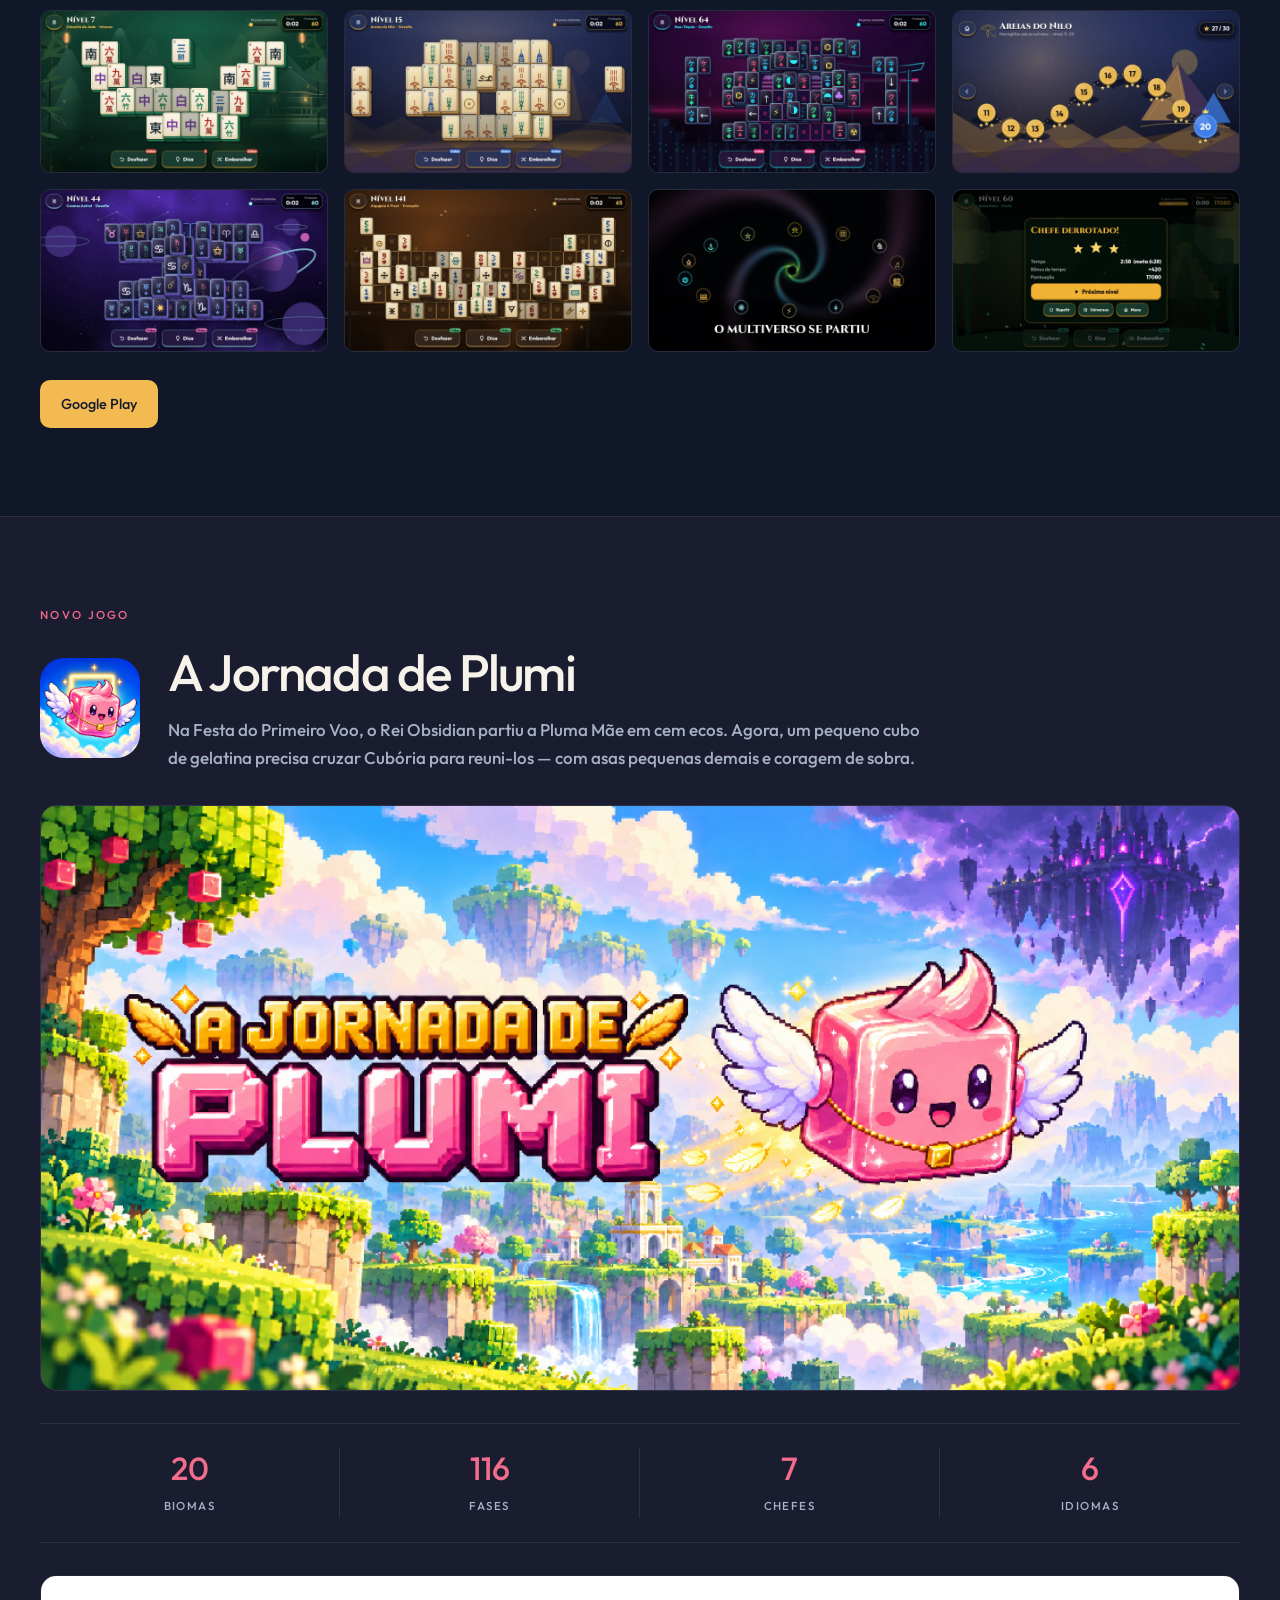
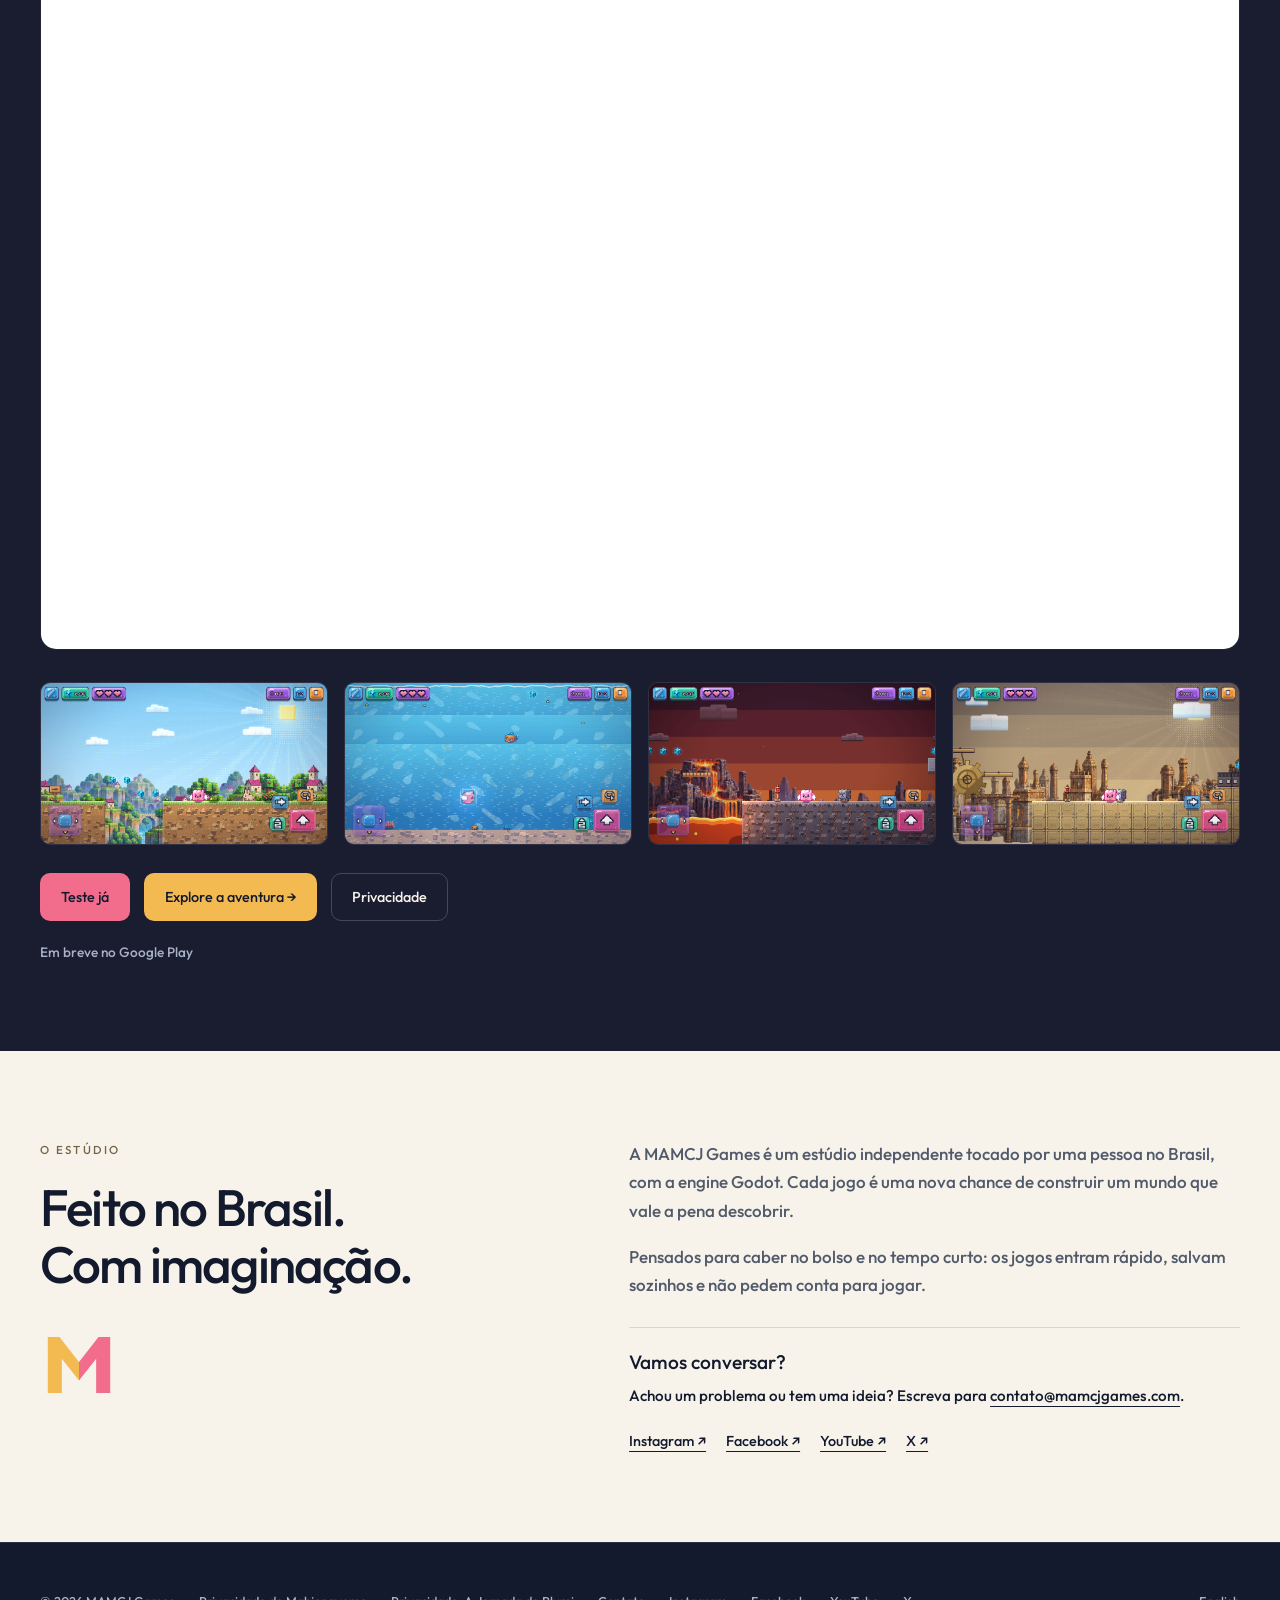
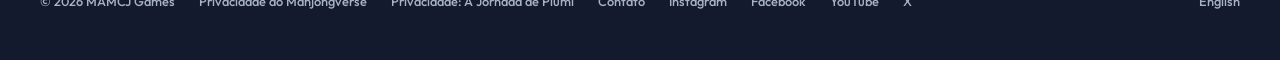
==== commit 172812a2: "Point tester links to new MAMCJ Games Google Group" ====
--- a/index.html
+++ b/index.html
@@ -48,7 +48,7 @@
       <a class="game-art" href="/plumis-journey/" aria-label="Conheça A Jornada de Plumi"><img src="/assets/img/plumis/banner_pt.png" alt="Plumi, um cubo rosa com asas brancas, voa sobre Cubória." width="1024" height="500"></a>
       <div class="game-copy"><div class="game-title"><h2>A Jornada de Plumi</h2><span class="status">Em testes</span></div>
         <p>Pequenas asas. Uma grande aventura. Descubra Cubória em pixel art.</p>
-        <div class="botoes"><a class="botao pink" href="https://groups.google.com/g/plumi-testers" target="_blank" rel="noopener">Participe dos testes <span aria-hidden="true">↗</span></a><a class="botao fantasma" href="/plumis-journey/">Conheça o jogo</a></div>
+        <div class="botoes"><a class="botao pink" href="https://groups.google.com/a/mamcjgames.com/g/testadores" target="_blank" rel="noopener">Participe dos testes <span aria-hidden="true">↗</span></a><a class="botao fantasma" href="/plumis-journey/">Conheça o jogo</a></div>
       </div>
     </article>
   </div>
@@ -66,7 +66,7 @@
     <div class="pj-stats"><div class="stat"><strong>20</strong><span>biomas</span></div><div class="stat"><strong>116</strong><span>fases</span></div><div class="stat"><strong>7</strong><span>chefes</span></div><div class="stat"><strong>6</strong><span>idiomas</span></div></div>
     <div class="video"><iframe src="https://www.youtube-nocookie.com/embed/weymvlCRwFk?hl=pt-BR&amp;rel=0&amp;playsinline=1" title="A Jornada de Plumi — trailer em português" width="1280" height="720" loading="lazy" allow="accelerometer; autoplay; clipboard-write; encrypted-media; gyroscope; picture-in-picture; web-share" referrerpolicy="strict-origin-when-cross-origin" allowfullscreen></iframe></div>
     <div class="tiras"><img src="/assets/img/plumis/pt_1_colinas.png?v=1bac4ce3e526" alt="Plumi entre as casas e as árvores das Colinas da Vila." width="1920" height="1080" loading="lazy"><img src="/assets/img/plumis/pt_3_recife.png?v=3713b941af49" alt="Plumi mergulha entre os corais e a vida marinha do Recife Submerso." width="1920" height="1080" loading="lazy"><img src="/assets/img/plumis/pt_2_vulcao.png?v=a5c7ce973b90" alt="Plumi diante dos rios de lava do Vulcão de Magma." width="1920" height="1080" loading="lazy"><img src="/assets/img/plumis/pt_4_engrenagens.png?v=71c8e0476601" alt="Plumi explora as máquinas da Cidade das Engrenagens." width="1920" height="1080" loading="lazy"></div>
-    <div class="botoes"><a class="botao pj-teste" href="https://groups.google.com/g/plumi-testers" target="_blank" rel="noopener" aria-label="Teste já: entre no grupo de testadores de A Jornada de Plumi">Teste já</a><a class="botao pj-link" href="/plumis-journey/">Explore a aventura →</a><a class="botao fantasma" href="/plumis-journey/privacy/">Privacidade</a></div>
+    <div class="botoes"><a class="botao pj-teste" href="https://groups.google.com/a/mamcjgames.com/g/testadores" target="_blank" rel="noopener" aria-label="Teste já: entre no grupo de testadores de A Jornada de Plumi">Teste já</a><a class="botao pj-link" href="/plumis-journey/">Explore a aventura →</a><a class="botao fantasma" href="/plumis-journey/privacy/">Privacidade</a></div>
     <p class="pj-soon">Em breve no Google Play</p>
   </div>
 </section>
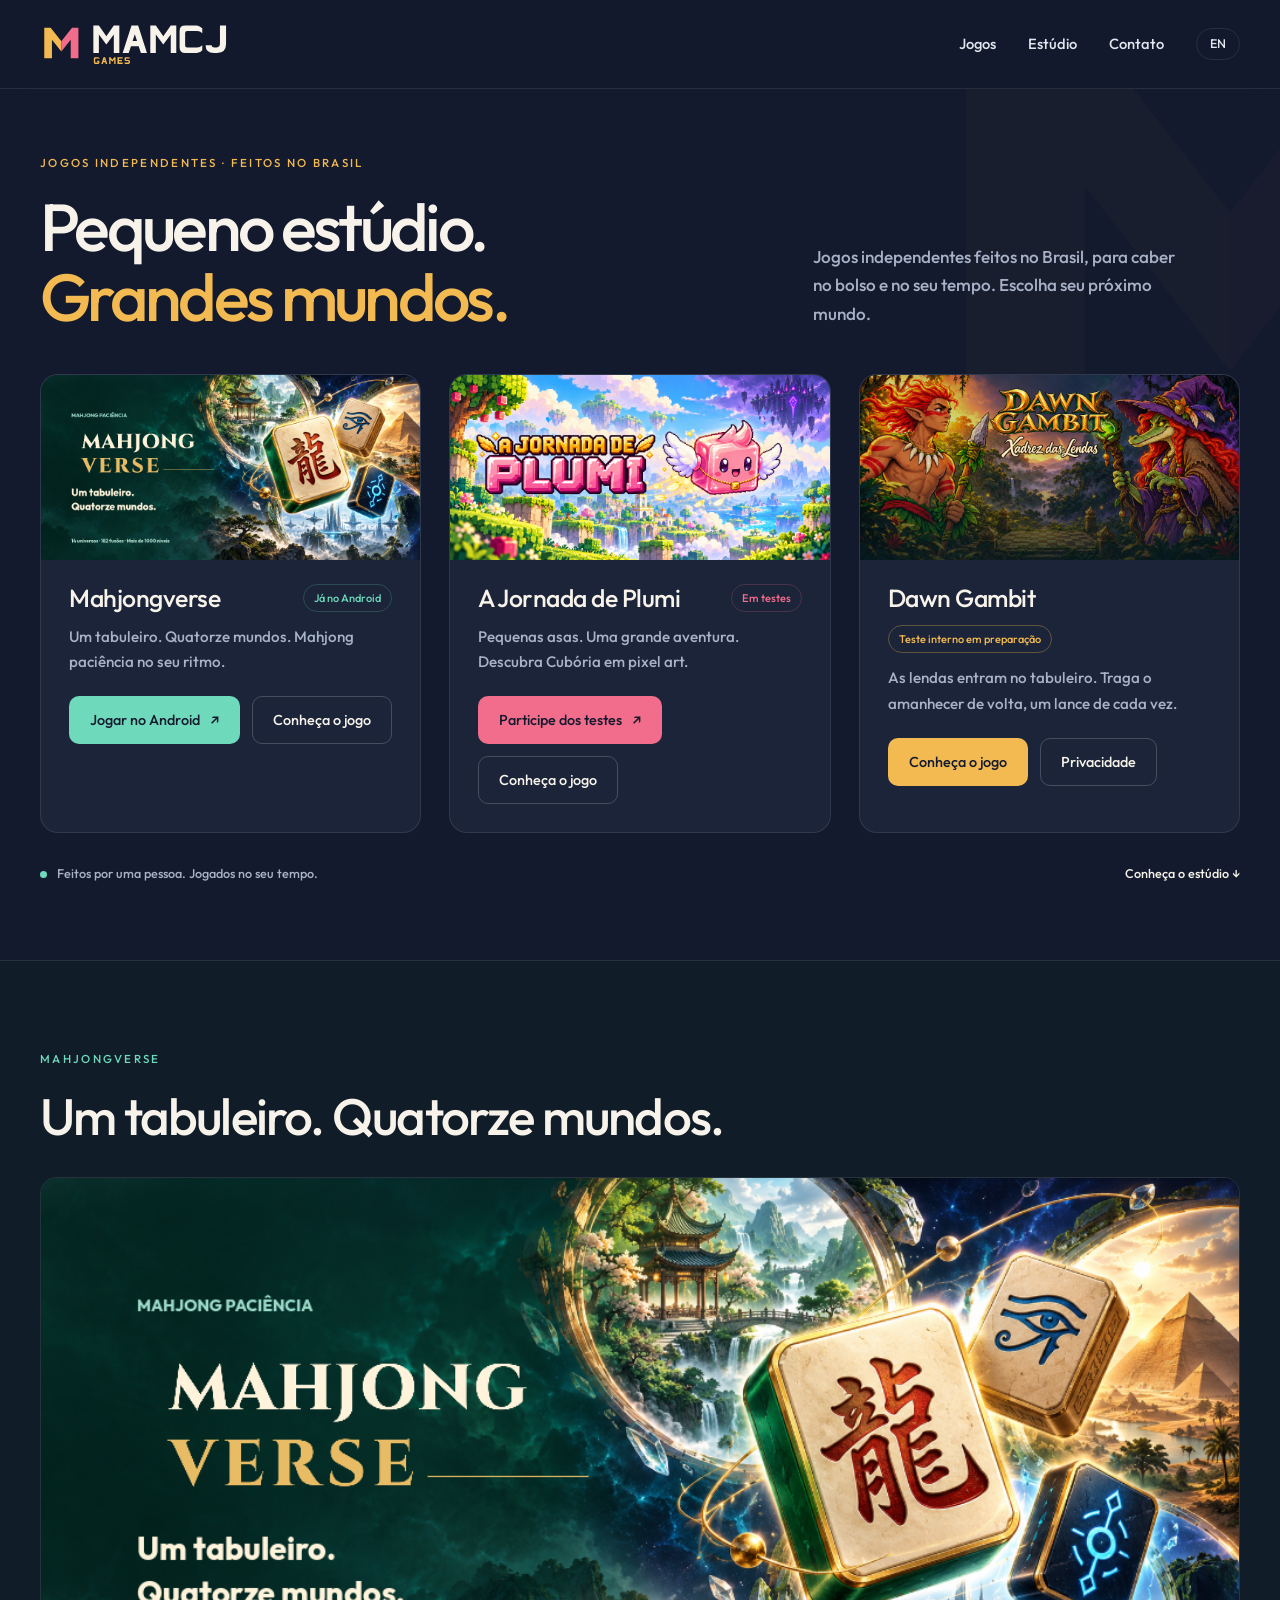
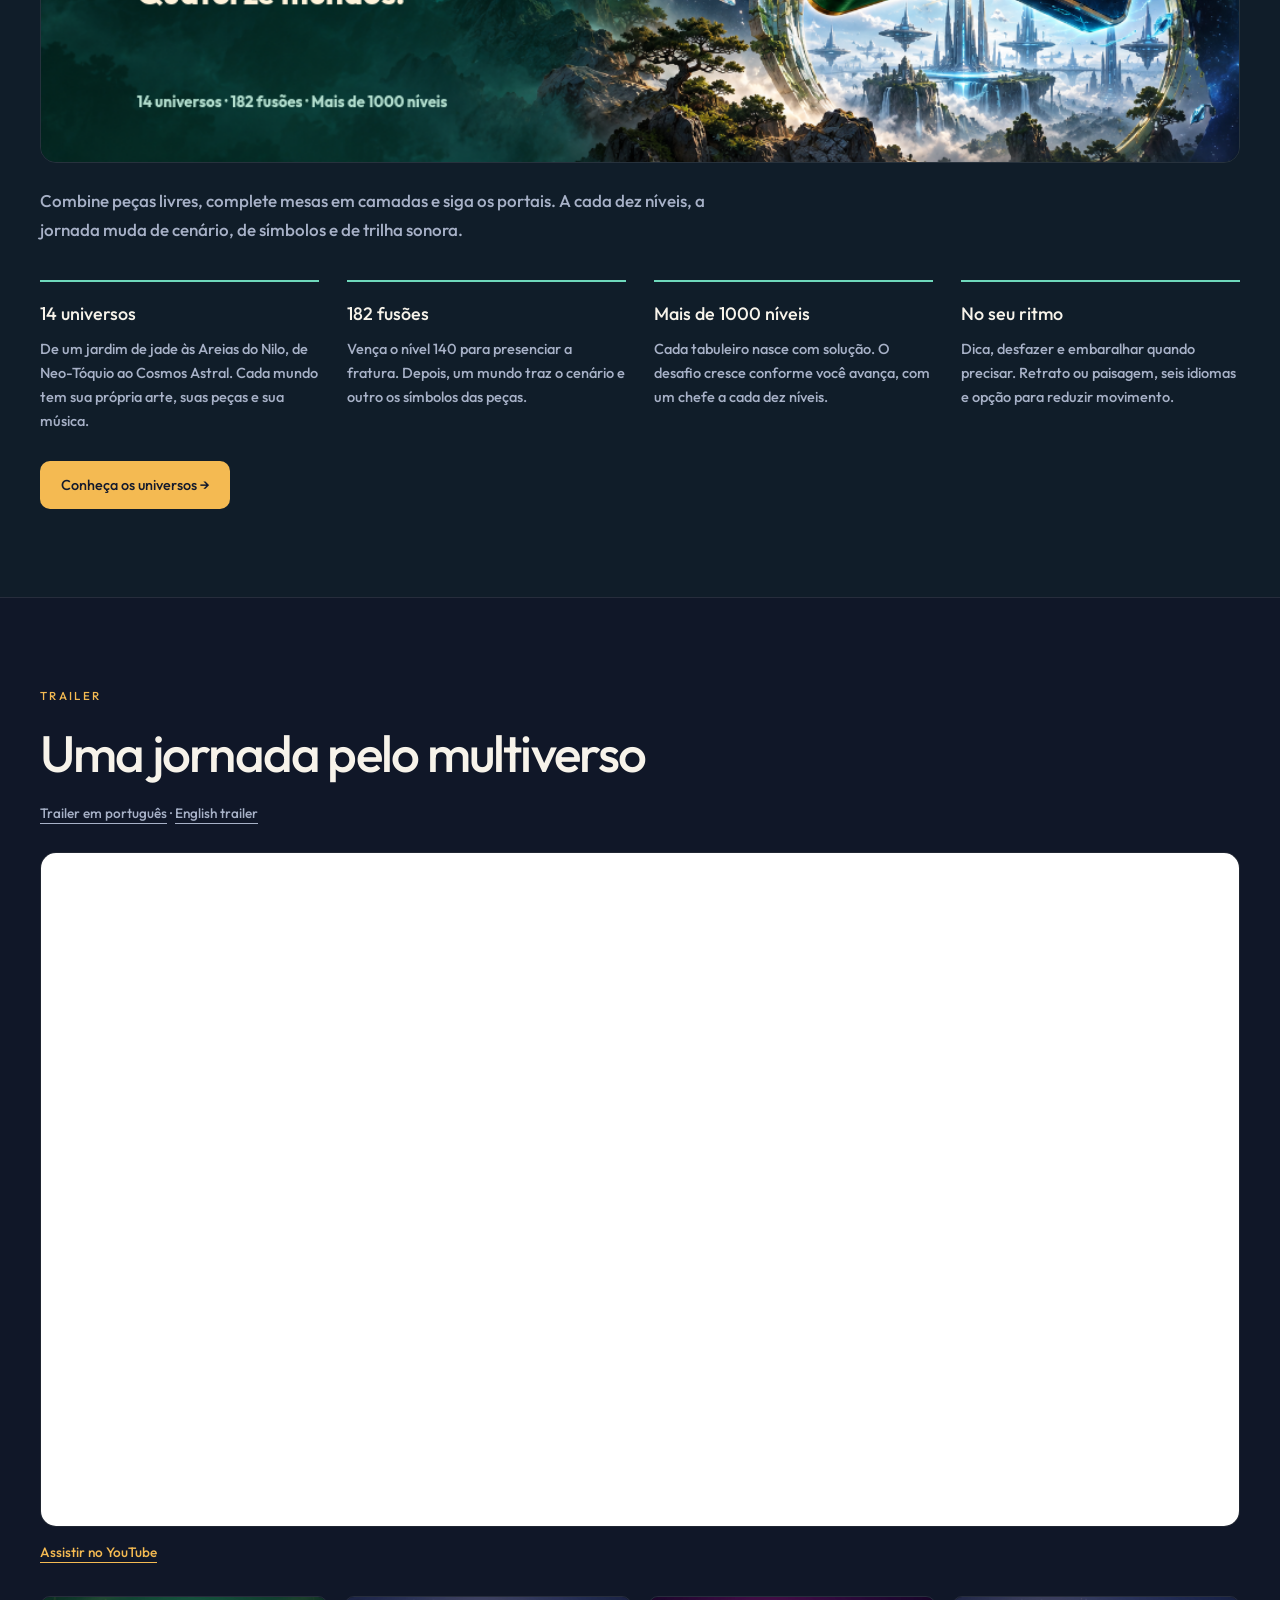
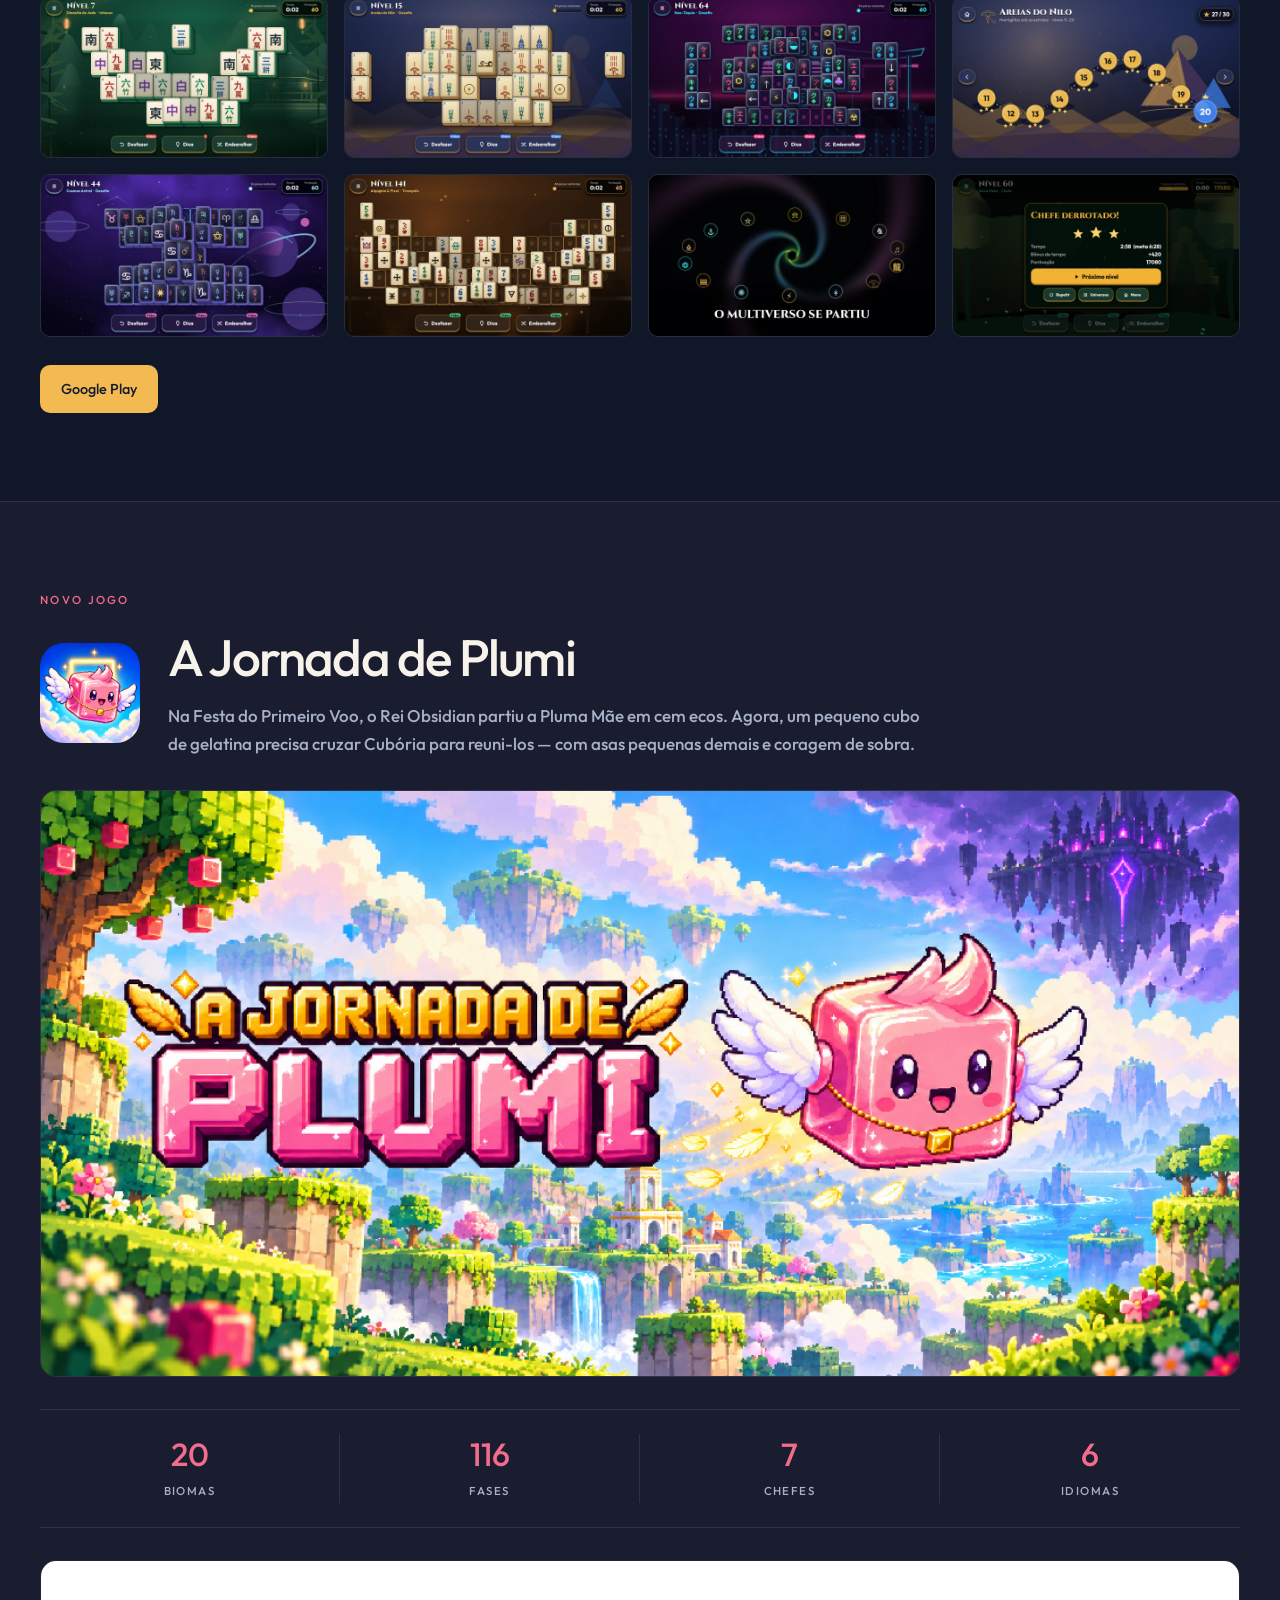
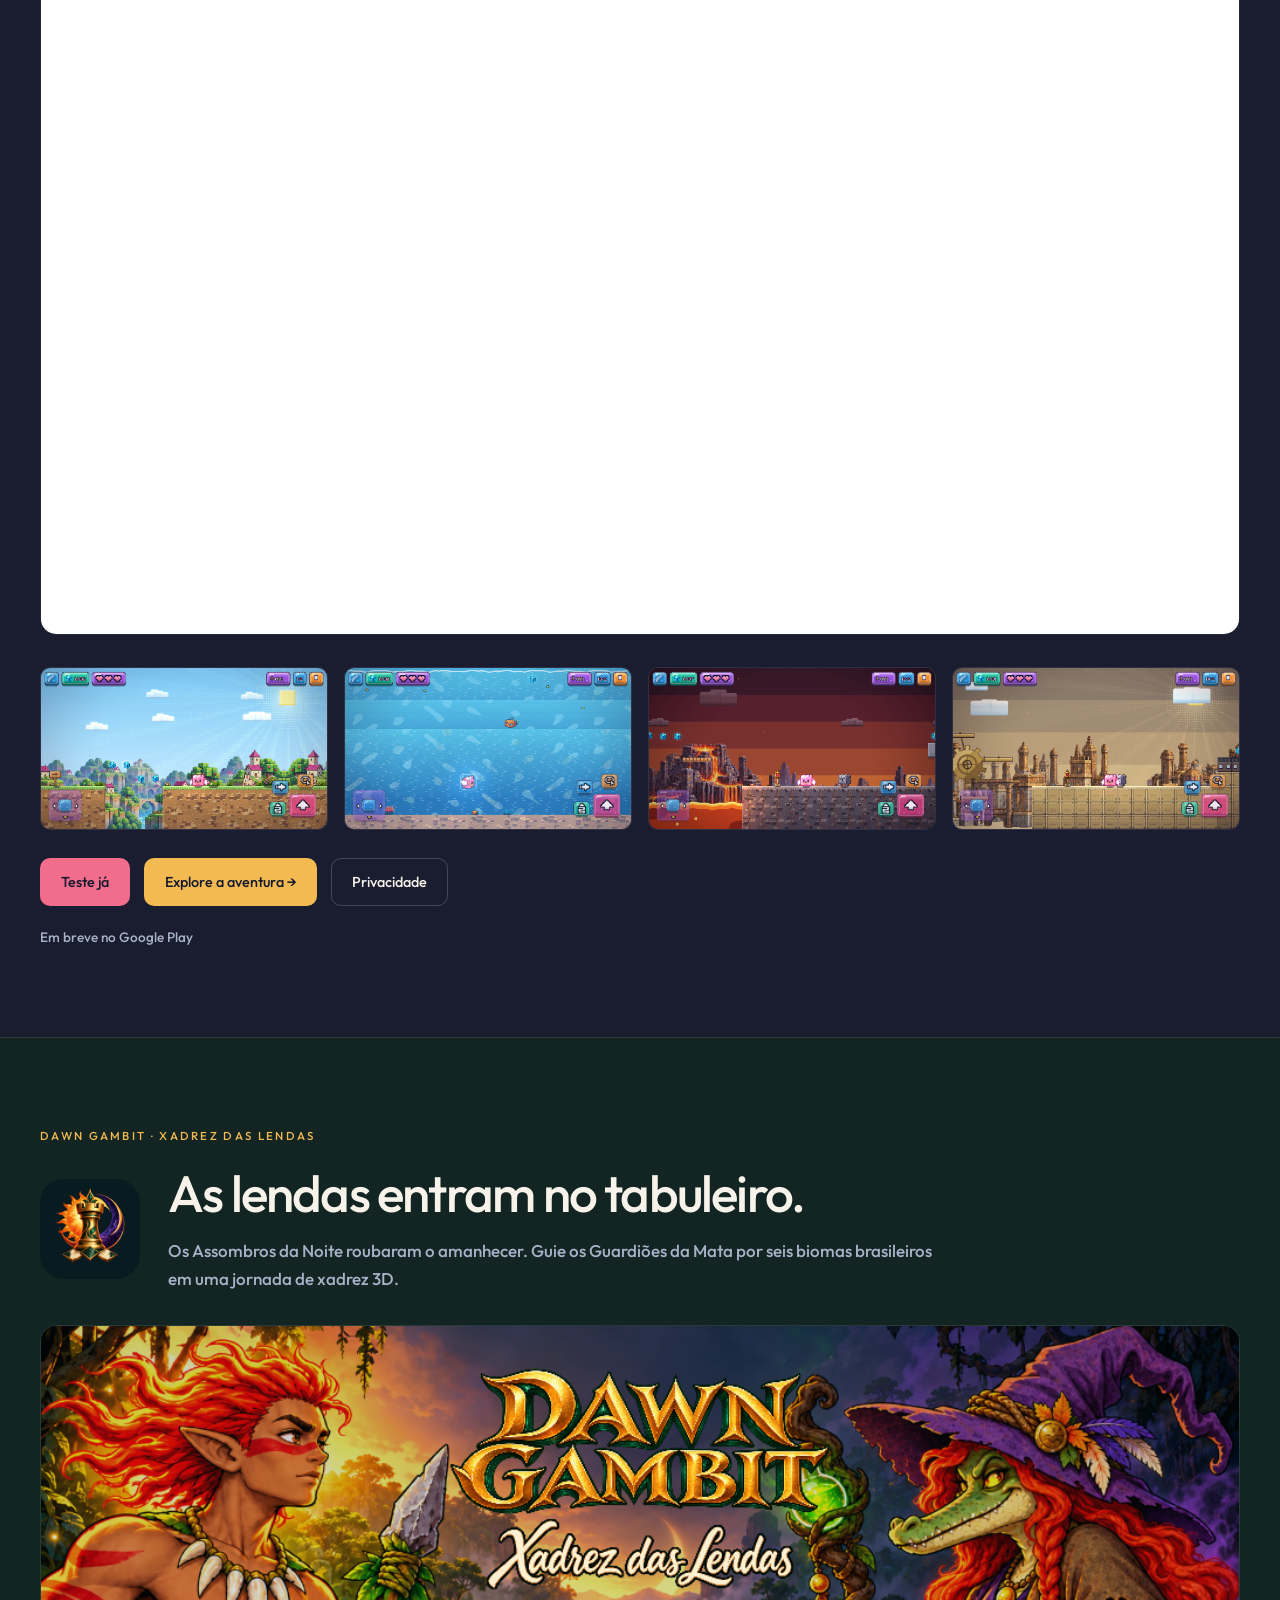
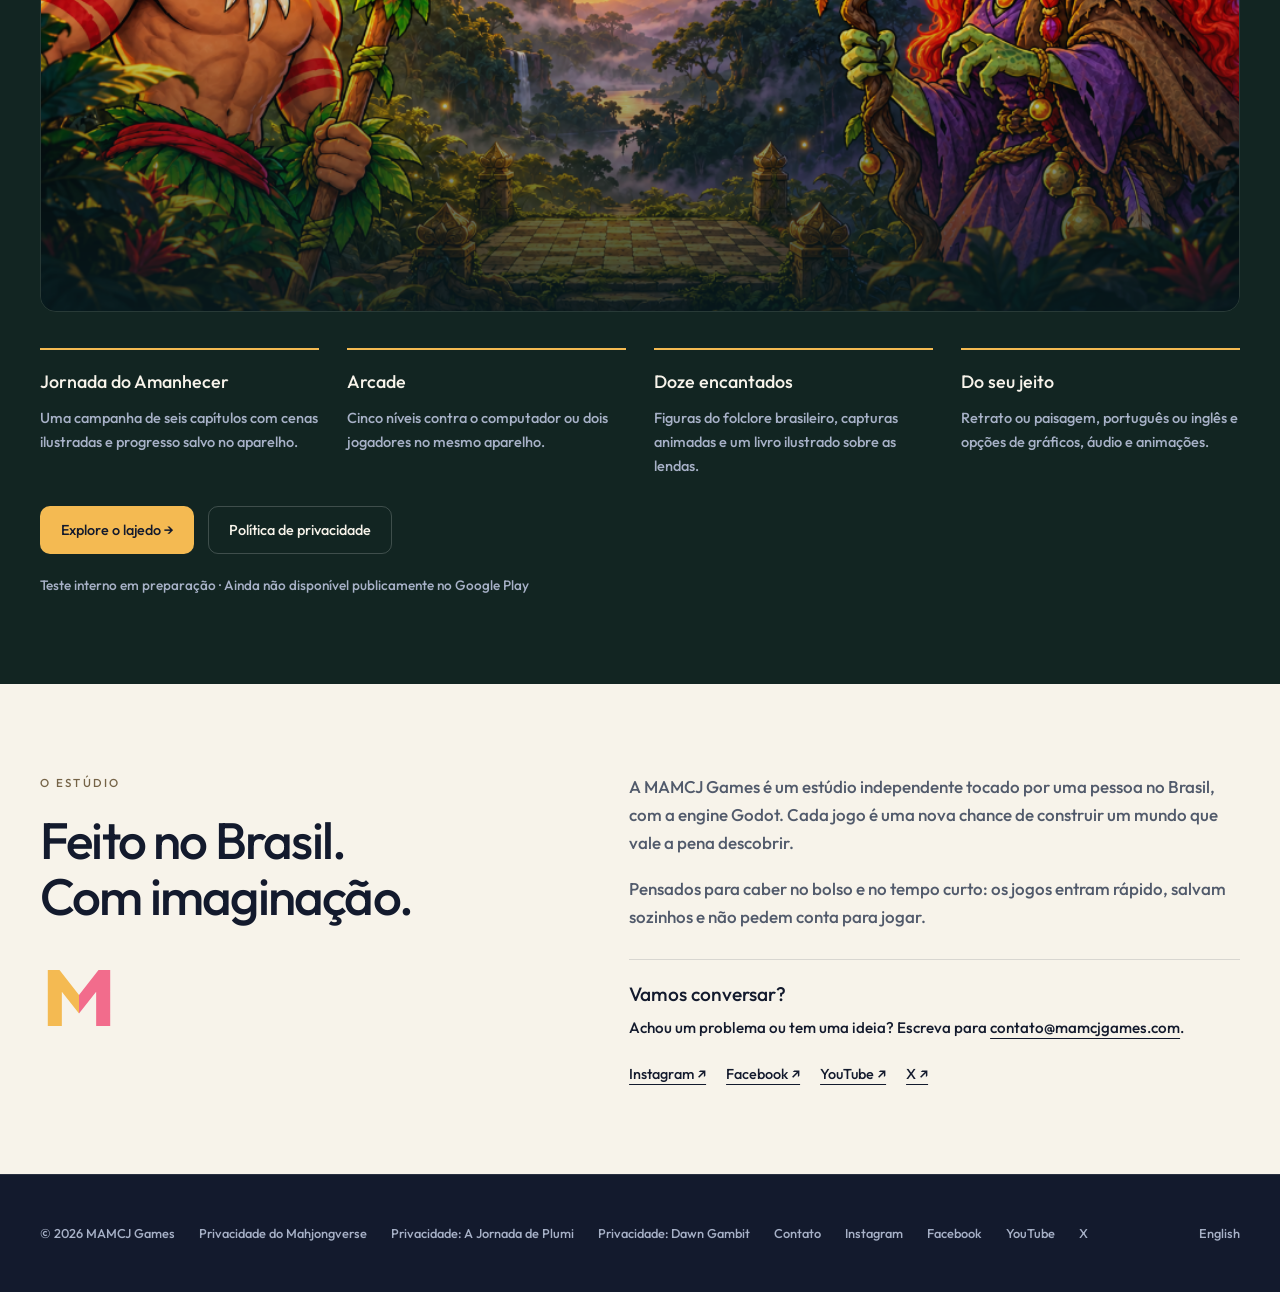
==== commit 7fc14760: "Adiciona Dawn Gambit e sua política de privacidade" ====
--- a/index.html
+++ b/index.html
@@ -4,18 +4,19 @@
 <meta charset="utf-8">
 <meta name="viewport" content="width=device-width, initial-scale=1">
 <title>MAMCJ Games</title>
-<meta name="description" content="Estúdio independente de jogos. Mahjongverse, mahjong paciência em 14 universos, e A Jornada de Plumi, aventura de plataforma em 20 biomas.">
+<meta name="description" content="Jogos independentes feitos no Brasil: Mahjongverse, A Jornada de Plumi e Dawn Gambit: Xadrez das Lendas.">
 <link rel="icon" href="/assets/brand/v2/favicon.ico" sizes="any">
 <link rel="apple-touch-icon" href="/assets/brand/v2/apple-touch-icon.png">
 <link rel="canonical" href="https://mamcjgames.com/">
 <meta property="og:title" content="MAMCJ Games">
-<meta property="og:description" content="Mahjongverse, mahjong paciência em 14 universos, e A Jornada de Plumi, aventura de plataforma em 20 biomas.">
+<meta property="og:description" content="Conheça Mahjongverse, A Jornada de Plumi e Dawn Gambit: Xadrez das Lendas, da MAMCJ Games.">
 <meta property="og:image" content="https://mamcjgames.com/assets/brand/v2/social-pt.png"><meta property="og:image:width" content="1200"><meta property="og:image:height" content="630"><meta property="og:locale" content="pt_BR">
 <meta property="og:url" content="https://mamcjgames.com/">
 <meta property="og:type" content="website">
 <link rel="alternate" hreflang="pt-BR" href="https://mamcjgames.com/"><link rel="alternate" hreflang="en" href="https://mamcjgames.com/en/"><link rel="alternate" hreflang="x-default" href="https://mamcjgames.com/">
 <meta name="twitter:card" content="summary_large_image">
 <link rel="stylesheet" href="/assets/brand/studio.css?v=20261013">
+<link rel="stylesheet" href="/assets/dawngambit/home.css?v=20261013">
 </head>
 <body>
 
@@ -51,6 +52,13 @@
         <div class="botoes"><a class="botao pink" href="https://groups.google.com/a/mamcjgames.com/g/testadores" target="_blank" rel="noopener">Participe dos testes <span aria-hidden="true">↗</span></a><a class="botao fantasma" href="/plumis-journey/">Conheça o jogo</a></div>
       </div>
     </article>
+    <article class="game-card dawn-card">
+      <a class="game-art" href="/dawngambit/" aria-label="Conheça Dawn Gambit: Xadrez das Lendas"><img src="/assets/dawngambit/pt_BR/feature.png" alt="Curupira e Cuca frente a frente no lajedo de Dawn Gambit." width="1024" height="500" loading="lazy"></a>
+      <div class="game-copy"><div class="game-title"><h2>Dawn Gambit</h2><span class="status">Teste interno em preparação</span></div>
+        <p>As lendas entram no tabuleiro. Traga o amanhecer de volta, um lance de cada vez.</p>
+        <div class="botoes"><a class="botao" href="/dawngambit/">Conheça o jogo</a><a class="botao fantasma" href="/dawngambit/privacy/">Privacidade</a></div>
+      </div>
+    </article>
   </div>
   <div class="hero-foot"><span>Feitos por uma pessoa. Jogados no seu tempo.</span><a href="#estudio">Conheça o estúdio <span aria-hidden="true">↓</span></a></div>
 </div></div>
@@ -71,6 +79,15 @@
   </div>
 </section>
 
+<section id="dawngambit" class="dawn-section"><div class="env">
+  <p class="olho">Dawn Gambit · Xadrez das Lendas</p>
+  <div class="cabeca-jogo"><img class="icone-jogo" src="/assets/dawngambit/icon.png" alt="" width="512" height="512" loading="lazy"><div><h2>As lendas entram no tabuleiro.</h2><p class="sub">Os Assombros da Noite roubaram o amanhecer. Guie os Guardiões da Mata por seis biomas brasileiros em uma jornada de xadrez 3D.</p></div></div>
+  <a href="/dawngambit/"><img class="faixa-jogo" src="/assets/dawngambit/pt_BR/feature.png" alt="Dawn Gambit: Xadrez das Lendas, com Curupira e Cuca em lados opostos." width="1024" height="500" loading="lazy"></a>
+  <ul class="lista"><li><h3>Jornada do Amanhecer</h3><p>Uma campanha de seis capítulos com cenas ilustradas e progresso salvo no aparelho.</p></li><li><h3>Arcade</h3><p>Cinco níveis contra o computador ou dois jogadores no mesmo aparelho.</p></li><li><h3>Doze encantados</h3><p>Figuras do folclore brasileiro, capturas animadas e um livro ilustrado sobre as lendas.</p></li><li><h3>Do seu jeito</h3><p>Retrato ou paisagem, português ou inglês e opções de gráficos, áudio e animações.</p></li></ul>
+  <div class="botoes"><a class="botao" href="/dawngambit/">Explore o lajedo →</a><a class="botao fantasma" href="/dawngambit/privacy/">Política de privacidade</a></div>
+  <p class="pj-soon">Teste interno em preparação · Ainda não disponível publicamente no Google Play</p>
+</div></section>
+
 <section id="estudio" class="studio-section"><div class="env studio-grid">
   <div><p class="olho">O estúdio</p><h2>Feito no Brasil.<br>Com imaginação.</h2><img class="studio-mark" src="/assets/brand/v2/symbol.svg" alt="" width="78" height="78" loading="lazy"></div>
   <div><p class="sub">A MAMCJ Games é um estúdio independente tocado por uma pessoa no Brasil, com a engine Godot. Cada jogo é uma nova chance de construir um mundo que vale a pena descobrir.</p>
@@ -86,6 +103,7 @@
     <span>© <span id="ano">2026</span> MAMCJ Games</span>
     <a href="/mahjongverse-site/privacy/">Privacidade do Mahjongverse</a>
     <a href="/plumis-journey/privacy/">Privacidade: A Jornada de Plumi</a>
+    <a href="/dawngambit/privacy/">Privacidade: Dawn Gambit</a>
     <a href="mailto:contato@mamcjgames.com">Contato</a>
     <a href="https://www.instagram.com/mamcjgames/" target="_blank" rel="noopener">Instagram</a><a href="https://www.facebook.com/profile.php?id=61595266771892" target="_blank" rel="noopener">Facebook</a>
     <a href="https://www.youtube.com/@mamcj_games" target="_blank" rel="noopener">YouTube</a><a href="https://x.com/MAMCJGames" target="_blank" rel="noopener">X</a>
--- a/assets/dawngambit/home.css
+++ b/assets/dawngambit/home.css
@@ -0,0 +1,6 @@
+/* Extensão isolada: mantém a identidade e os estilos dos outros jogos. */
+.dawn-card .game-title { flex-direction: column; align-items: flex-start; }
+.dawn-card .status { color: #f4ba52; border-color: #f4ba5250; white-space: normal; }
+.dawn-section { background: #122522; }
+.dawn-section .lista li { border-color: #f4ba52; }
+@media (min-width: 1080px) { .game-grid { grid-template-columns: repeat(3, minmax(0, 1fr)); } }
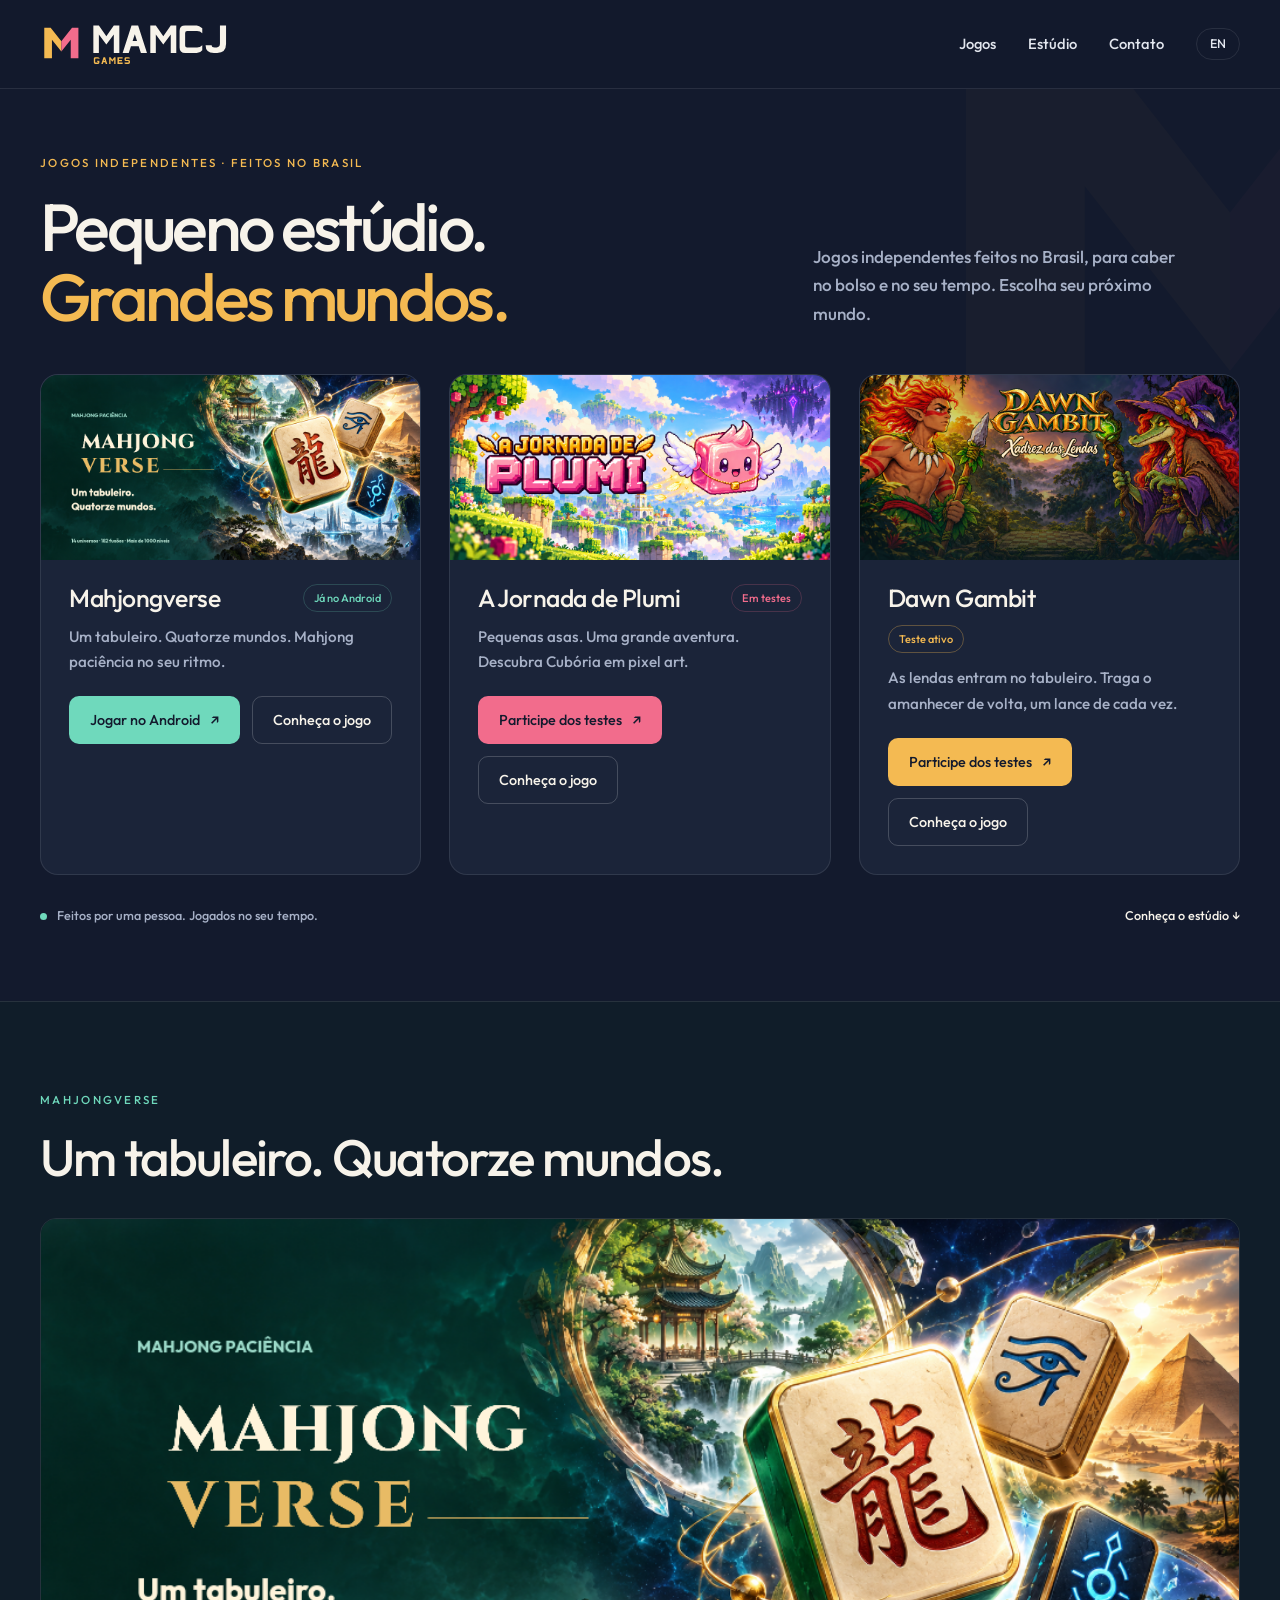
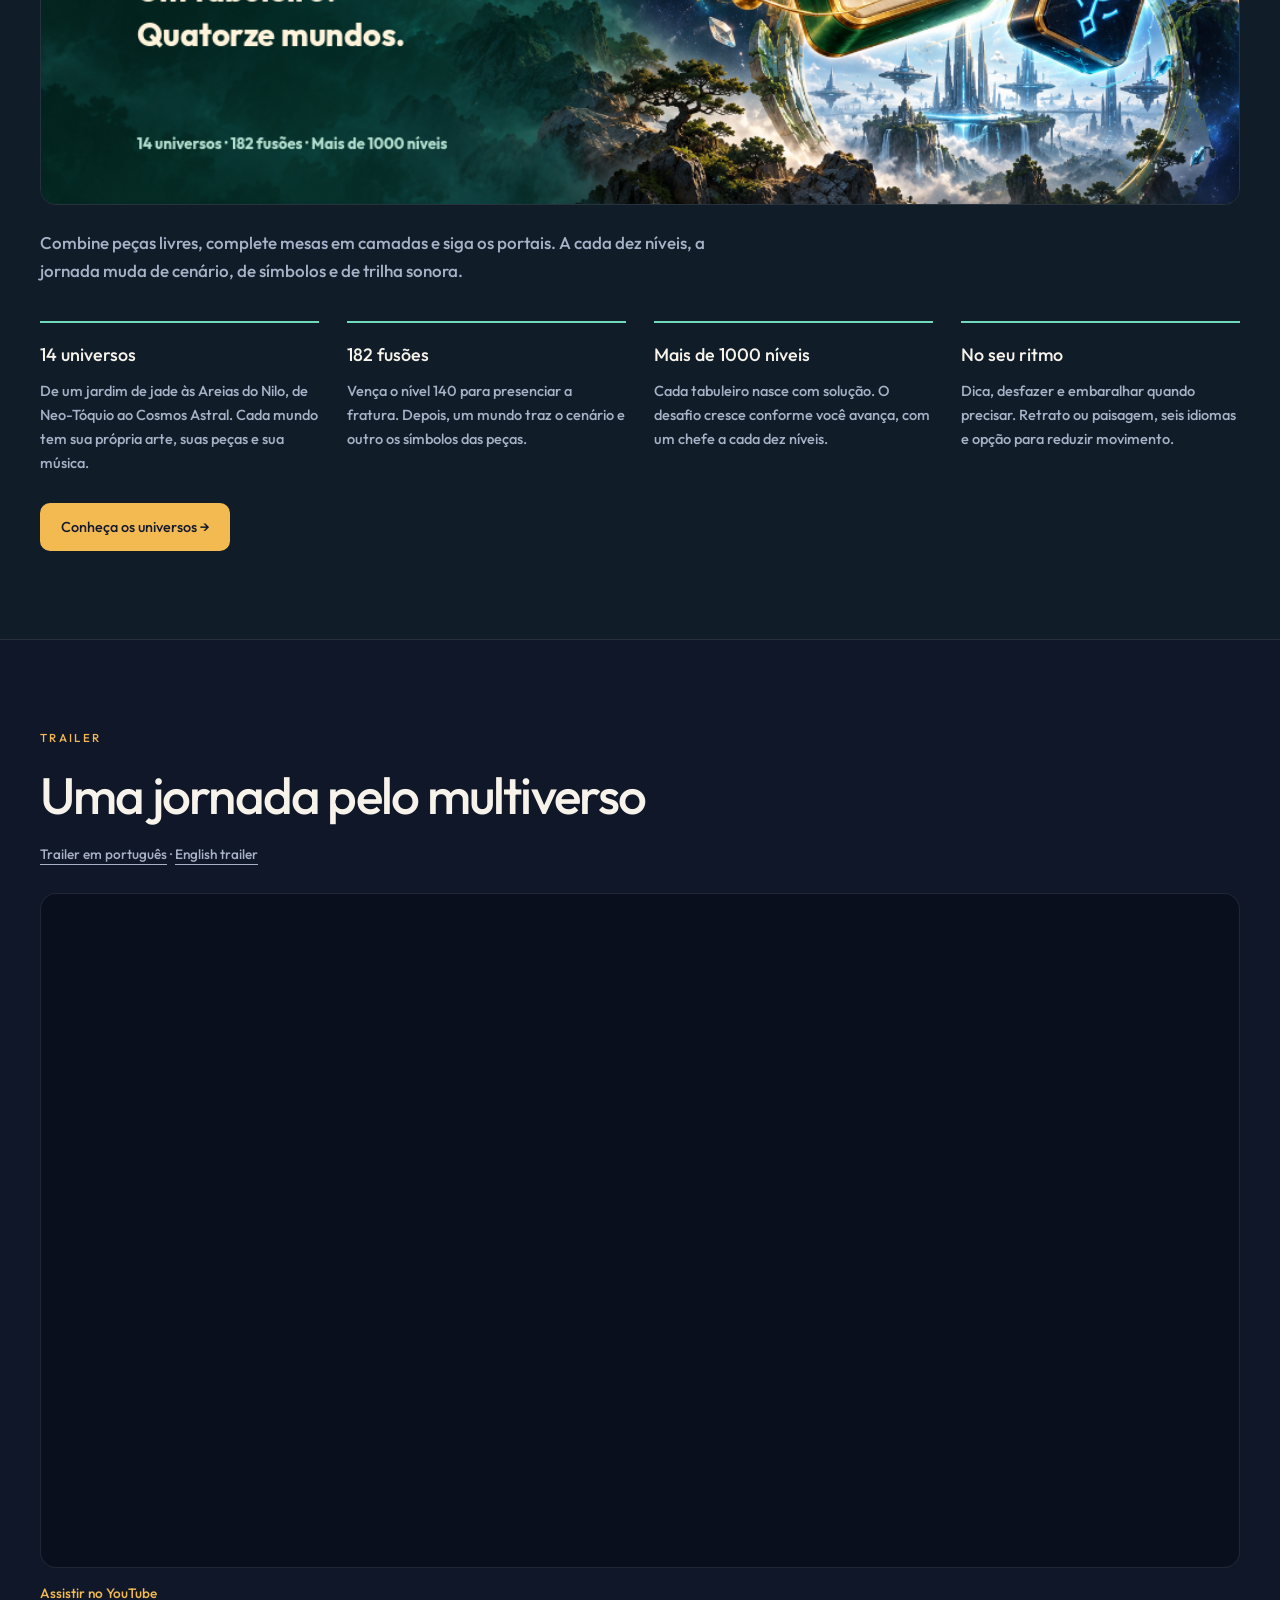
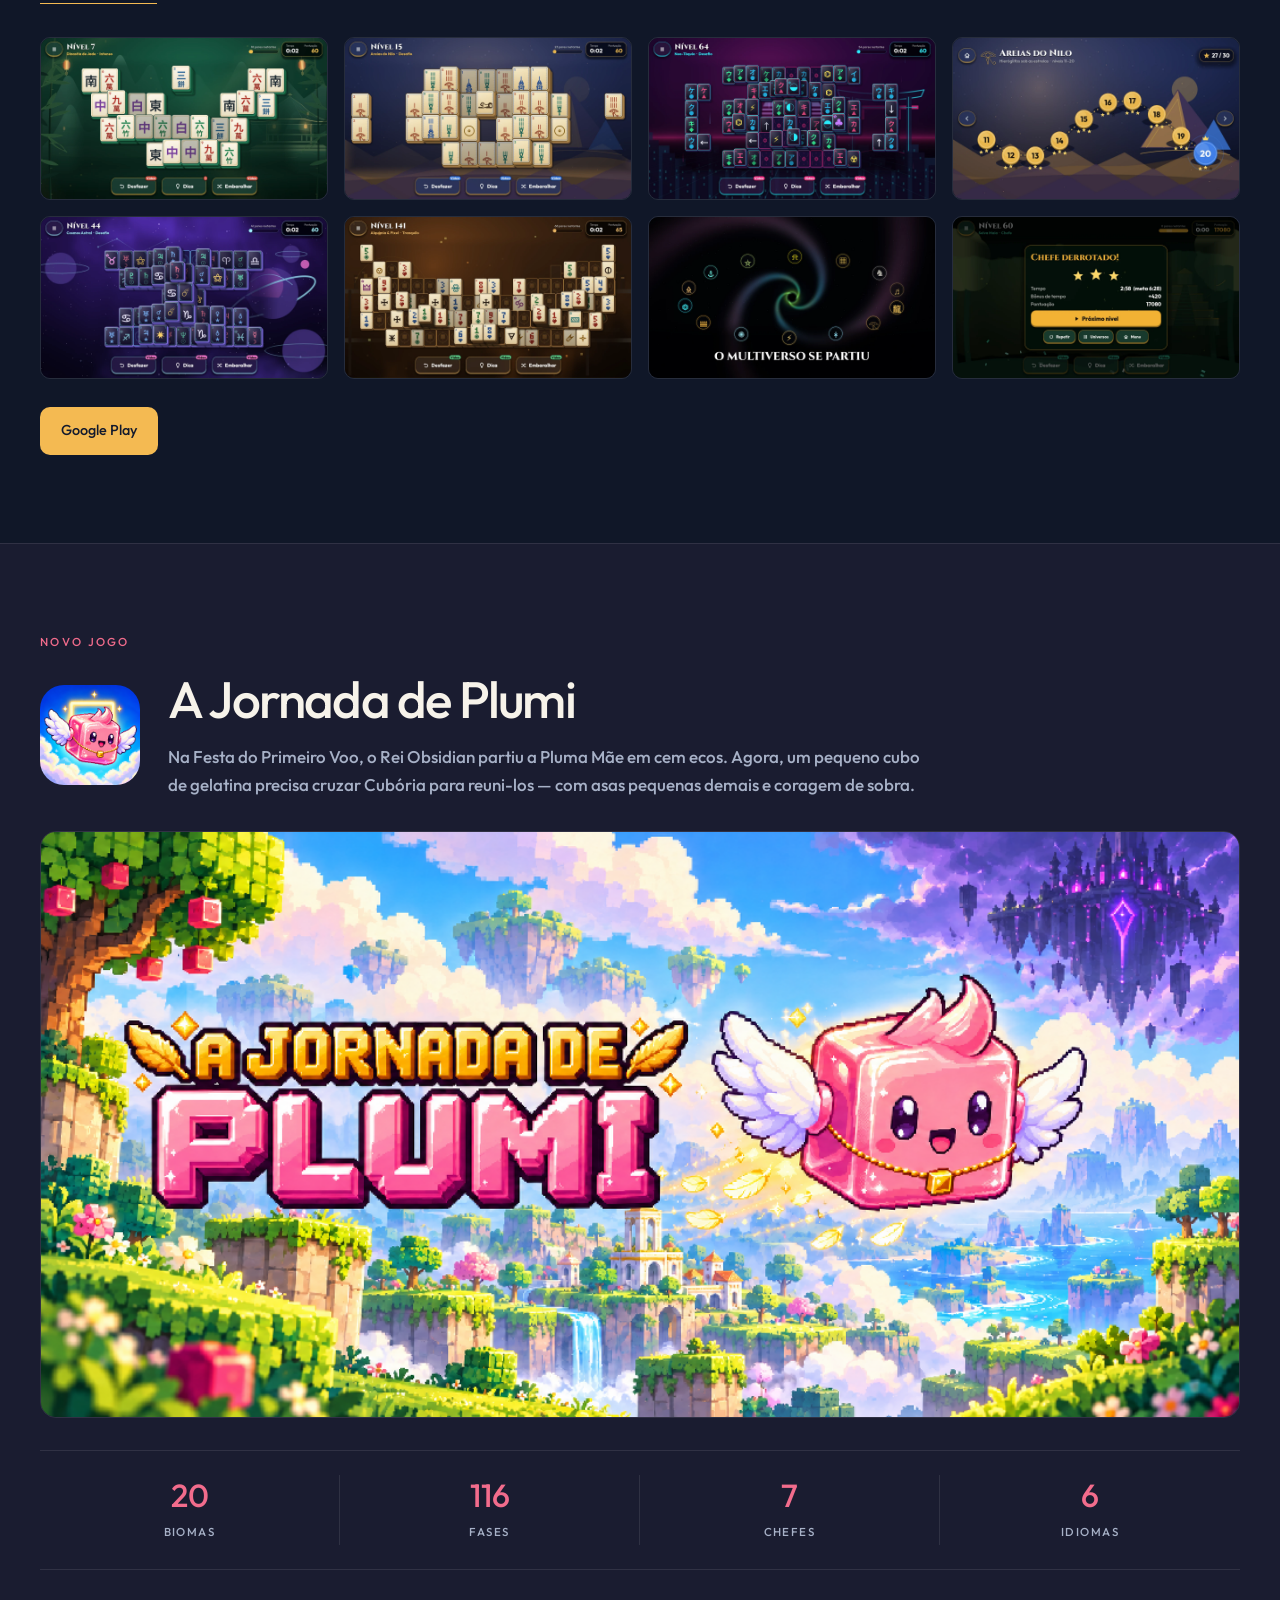
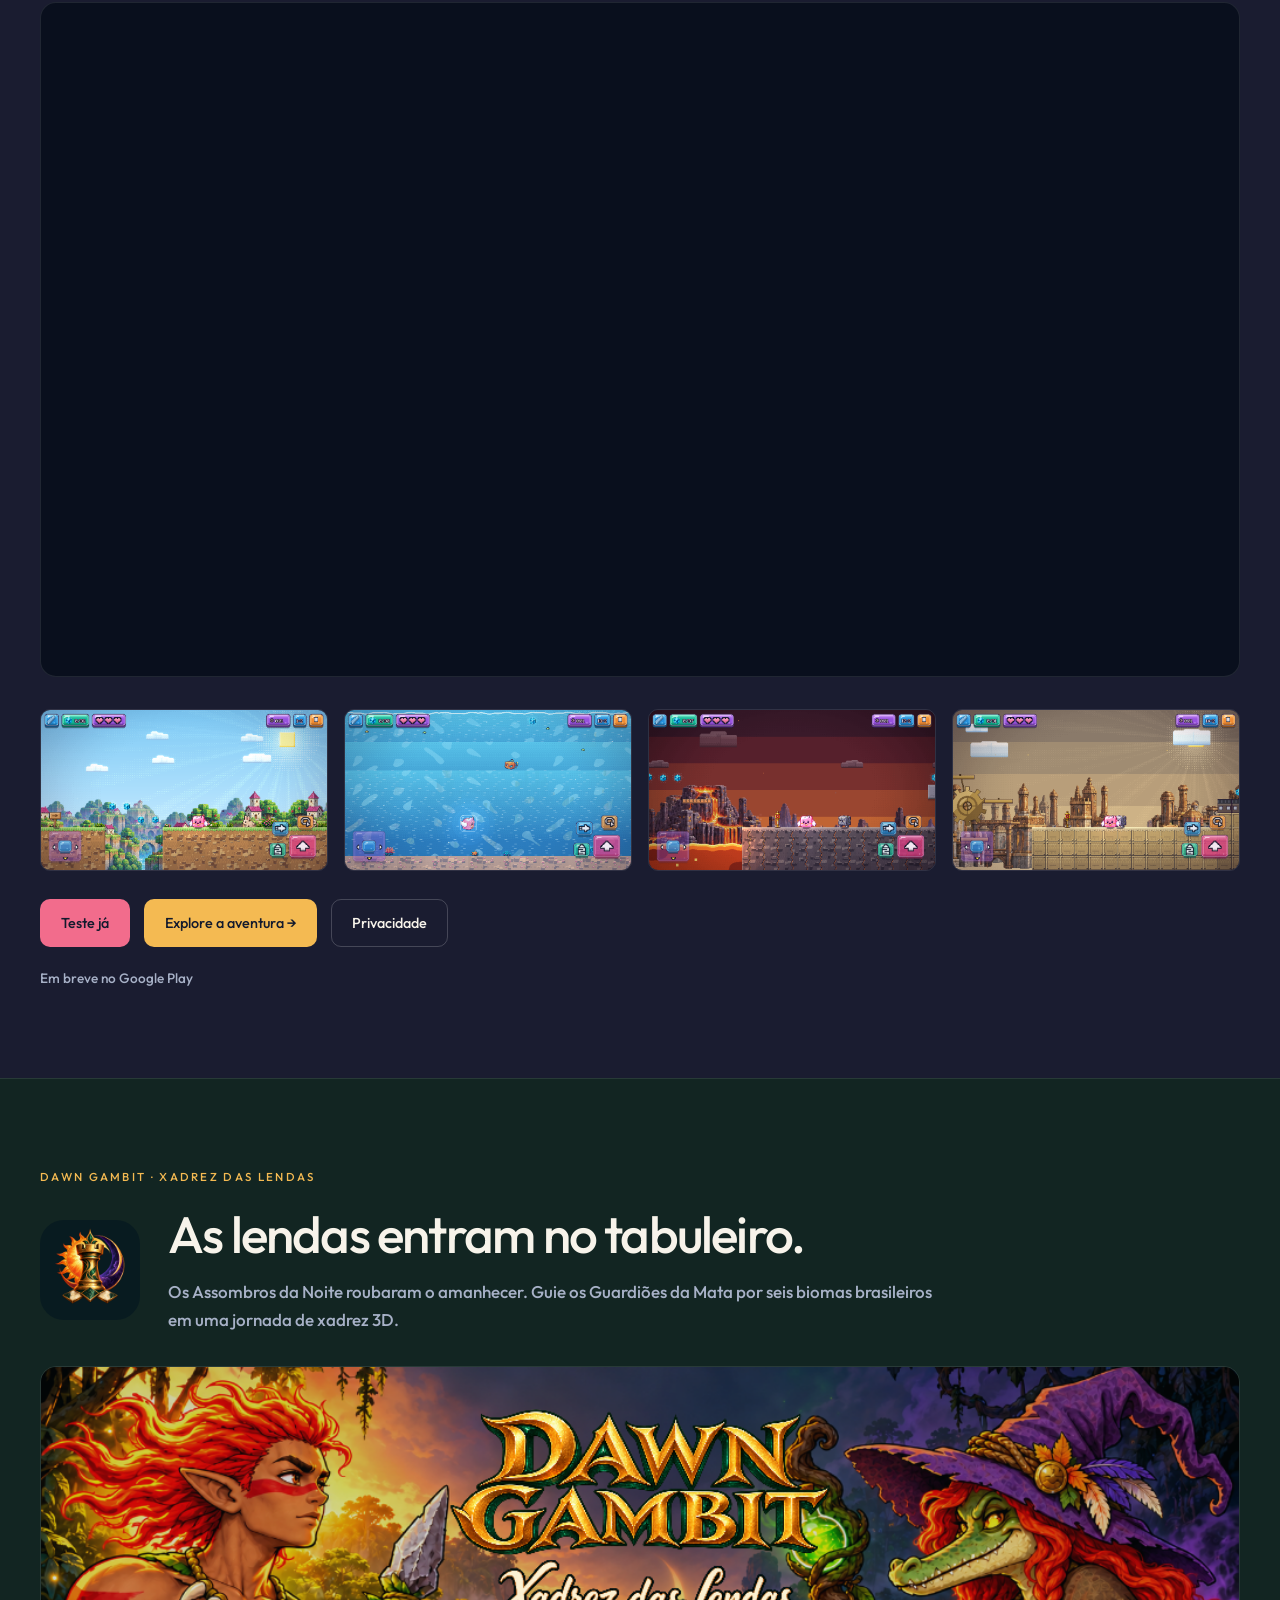
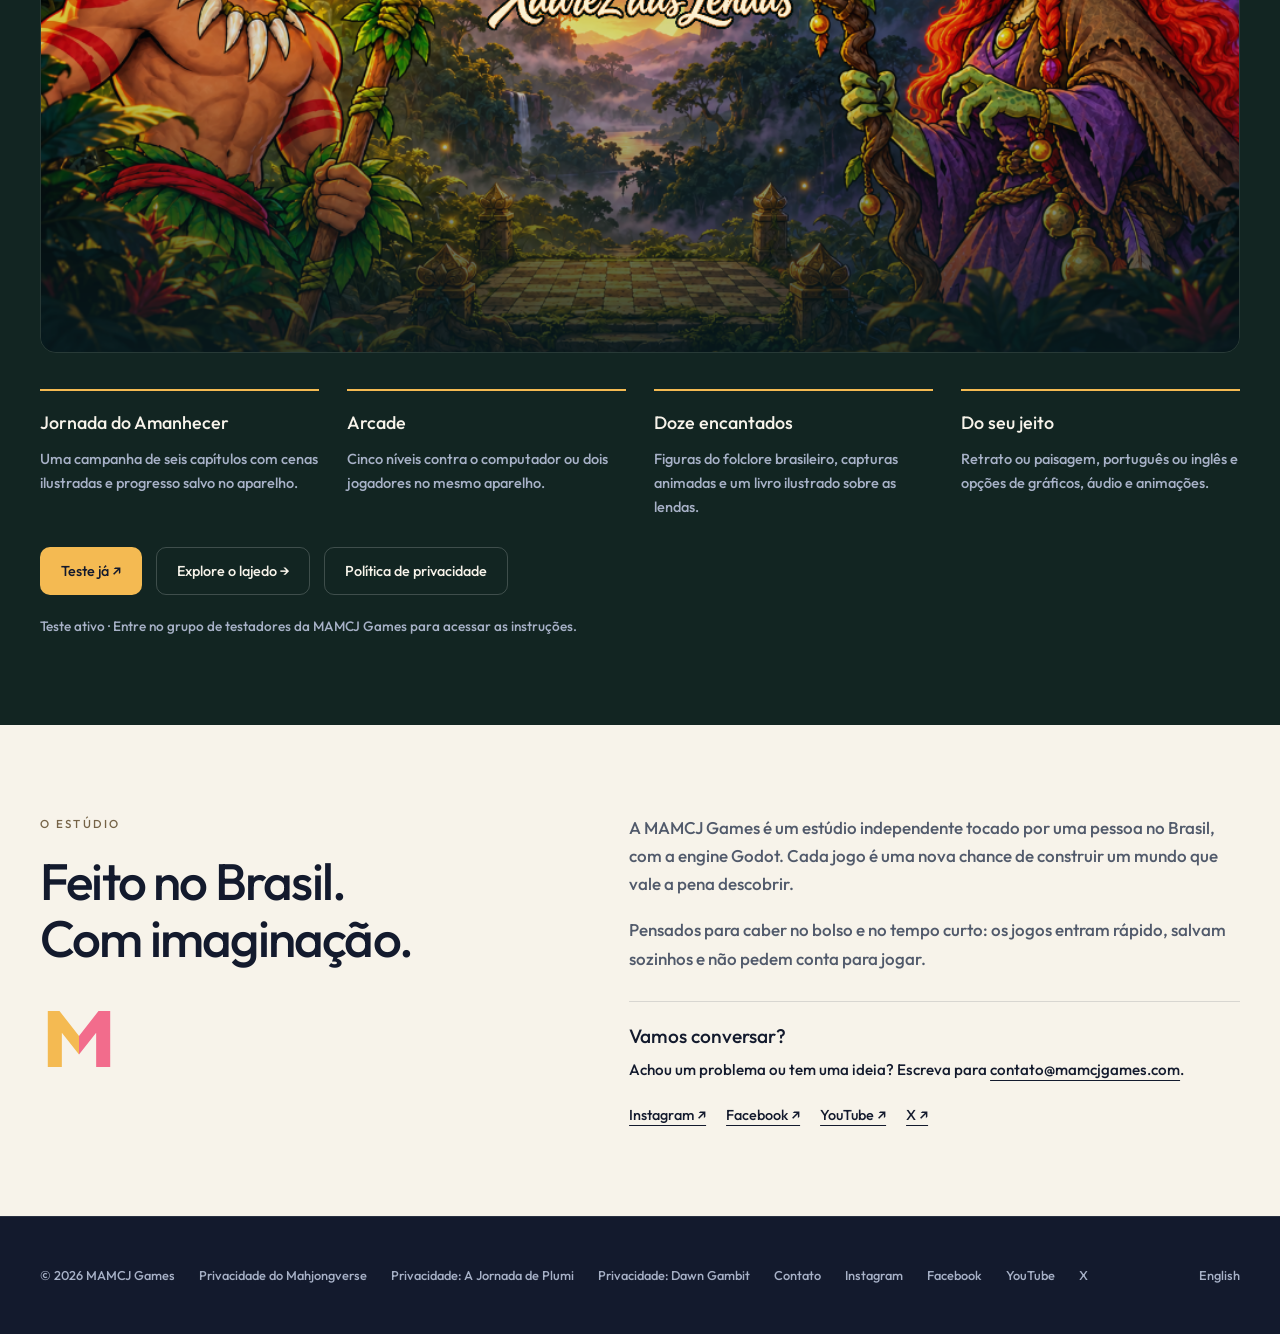
==== commit 448c2418: "Ativa chamada para testes do Dawn Gambit em português e inglês" ====
--- a/index.html
+++ b/index.html
@@ -54,9 +54,9 @@
     </article>
     <article class="game-card dawn-card">
       <a class="game-art" href="/dawngambit/" aria-label="Conheça Dawn Gambit: Xadrez das Lendas"><img src="/assets/dawngambit/pt_BR/feature.png" alt="Curupira e Cuca frente a frente no lajedo de Dawn Gambit." width="1024" height="500" loading="lazy"></a>
-      <div class="game-copy"><div class="game-title"><h2>Dawn Gambit</h2><span class="status">Teste interno em preparação</span></div>
+      <div class="game-copy"><div class="game-title"><h2>Dawn Gambit</h2><span class="status">Teste ativo</span></div>
         <p>As lendas entram no tabuleiro. Traga o amanhecer de volta, um lance de cada vez.</p>
-        <div class="botoes"><a class="botao" href="/dawngambit/">Conheça o jogo</a><a class="botao fantasma" href="/dawngambit/privacy/">Privacidade</a></div>
+        <div class="botoes"><a class="botao" href="https://groups.google.com/a/mamcjgames.com/g/testadores" target="_blank" rel="noopener">Participe dos testes <span aria-hidden="true">↗</span></a><a class="botao fantasma" href="/dawngambit/">Conheça o jogo</a></div>
       </div>
     </article>
   </div>
@@ -84,8 +84,8 @@
   <div class="cabeca-jogo"><img class="icone-jogo" src="/assets/dawngambit/icon.png" alt="" width="512" height="512" loading="lazy"><div><h2>As lendas entram no tabuleiro.</h2><p class="sub">Os Assombros da Noite roubaram o amanhecer. Guie os Guardiões da Mata por seis biomas brasileiros em uma jornada de xadrez 3D.</p></div></div>
   <a href="/dawngambit/"><img class="faixa-jogo" src="/assets/dawngambit/pt_BR/feature.png" alt="Dawn Gambit: Xadrez das Lendas, com Curupira e Cuca em lados opostos." width="1024" height="500" loading="lazy"></a>
   <ul class="lista"><li><h3>Jornada do Amanhecer</h3><p>Uma campanha de seis capítulos com cenas ilustradas e progresso salvo no aparelho.</p></li><li><h3>Arcade</h3><p>Cinco níveis contra o computador ou dois jogadores no mesmo aparelho.</p></li><li><h3>Doze encantados</h3><p>Figuras do folclore brasileiro, capturas animadas e um livro ilustrado sobre as lendas.</p></li><li><h3>Do seu jeito</h3><p>Retrato ou paisagem, português ou inglês e opções de gráficos, áudio e animações.</p></li></ul>
-  <div class="botoes"><a class="botao" href="/dawngambit/">Explore o lajedo →</a><a class="botao fantasma" href="/dawngambit/privacy/">Política de privacidade</a></div>
-  <p class="pj-soon">Teste interno em preparação · Ainda não disponível publicamente no Google Play</p>
+  <div class="botoes"><a class="botao" href="https://groups.google.com/a/mamcjgames.com/g/testadores" target="_blank" rel="noopener">Teste já ↗</a><a class="botao fantasma" href="/dawngambit/">Explore o lajedo →</a><a class="botao fantasma" href="/dawngambit/privacy/">Política de privacidade</a></div>
+  <p class="pj-soon">Teste ativo · Entre no grupo de testadores da MAMCJ Games para acessar as instruções.</p>
 </div></section>
 
 <section id="estudio" class="studio-section"><div class="env studio-grid">
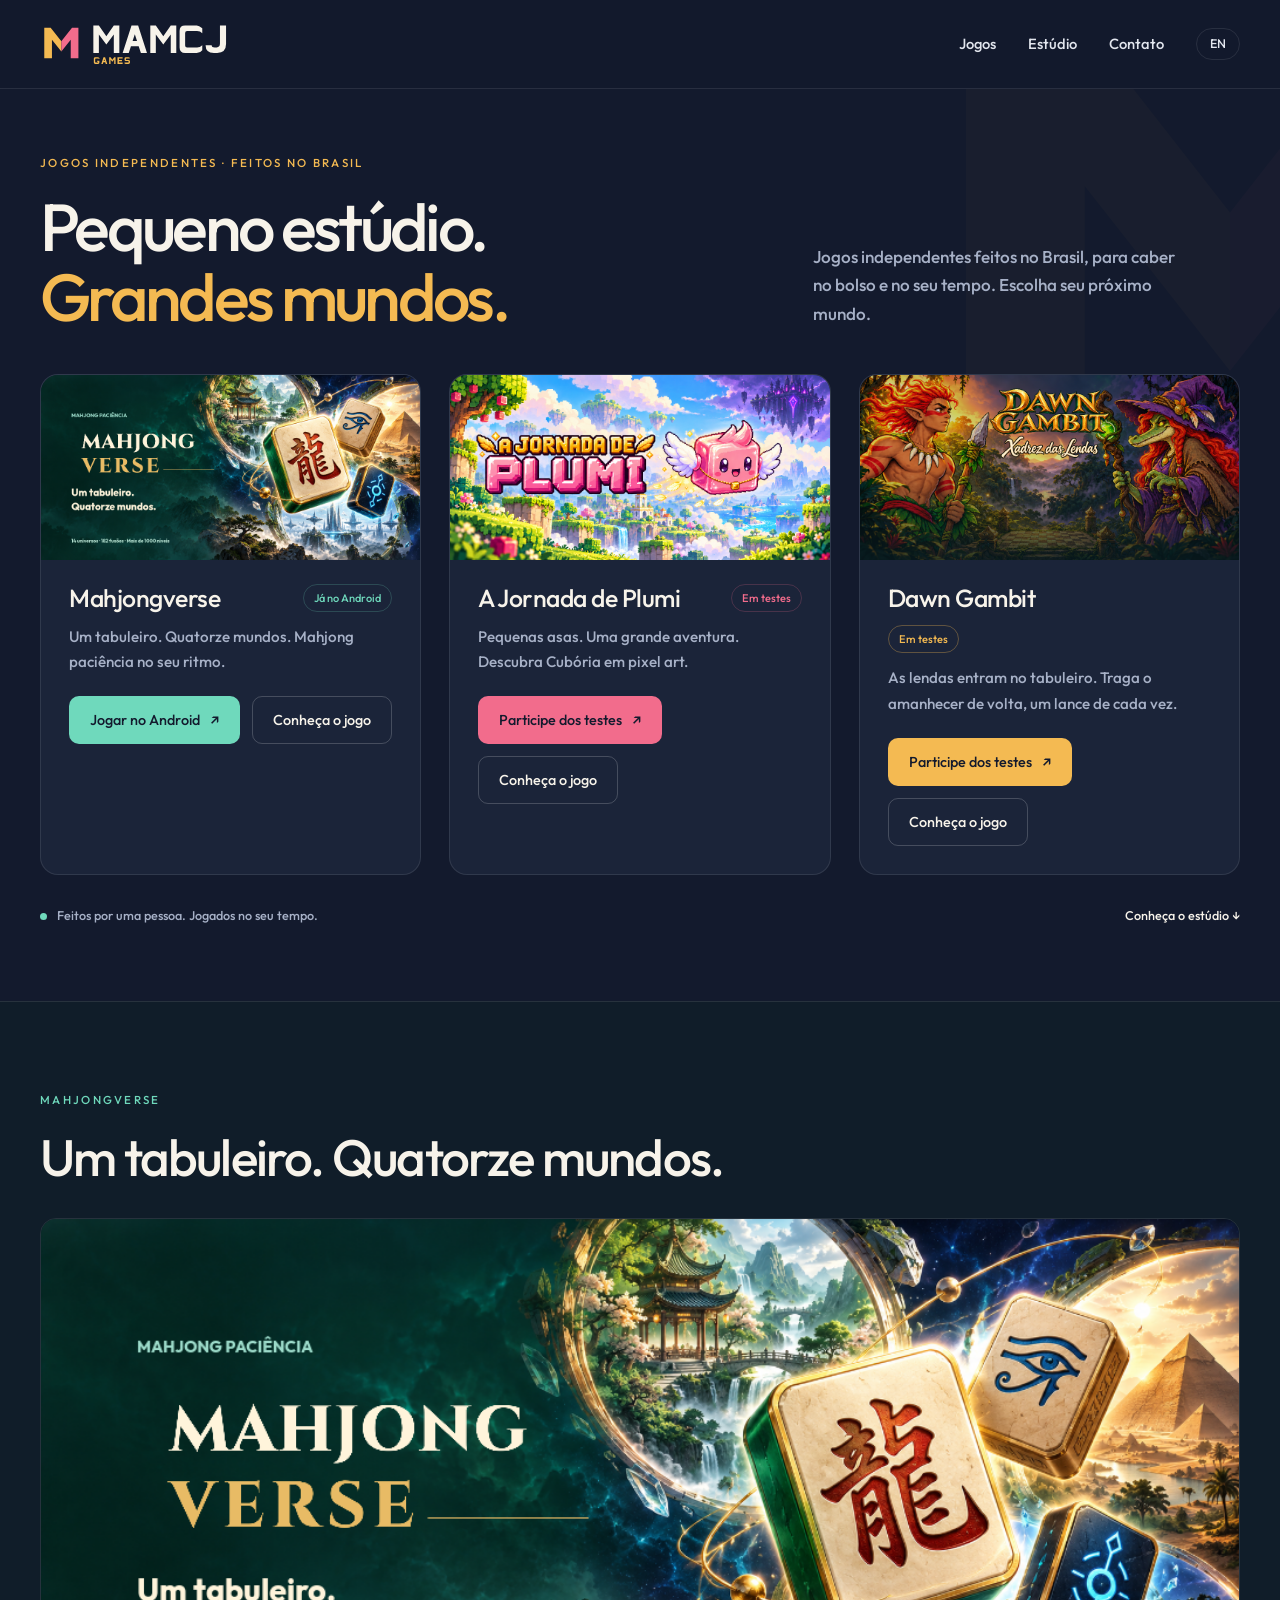
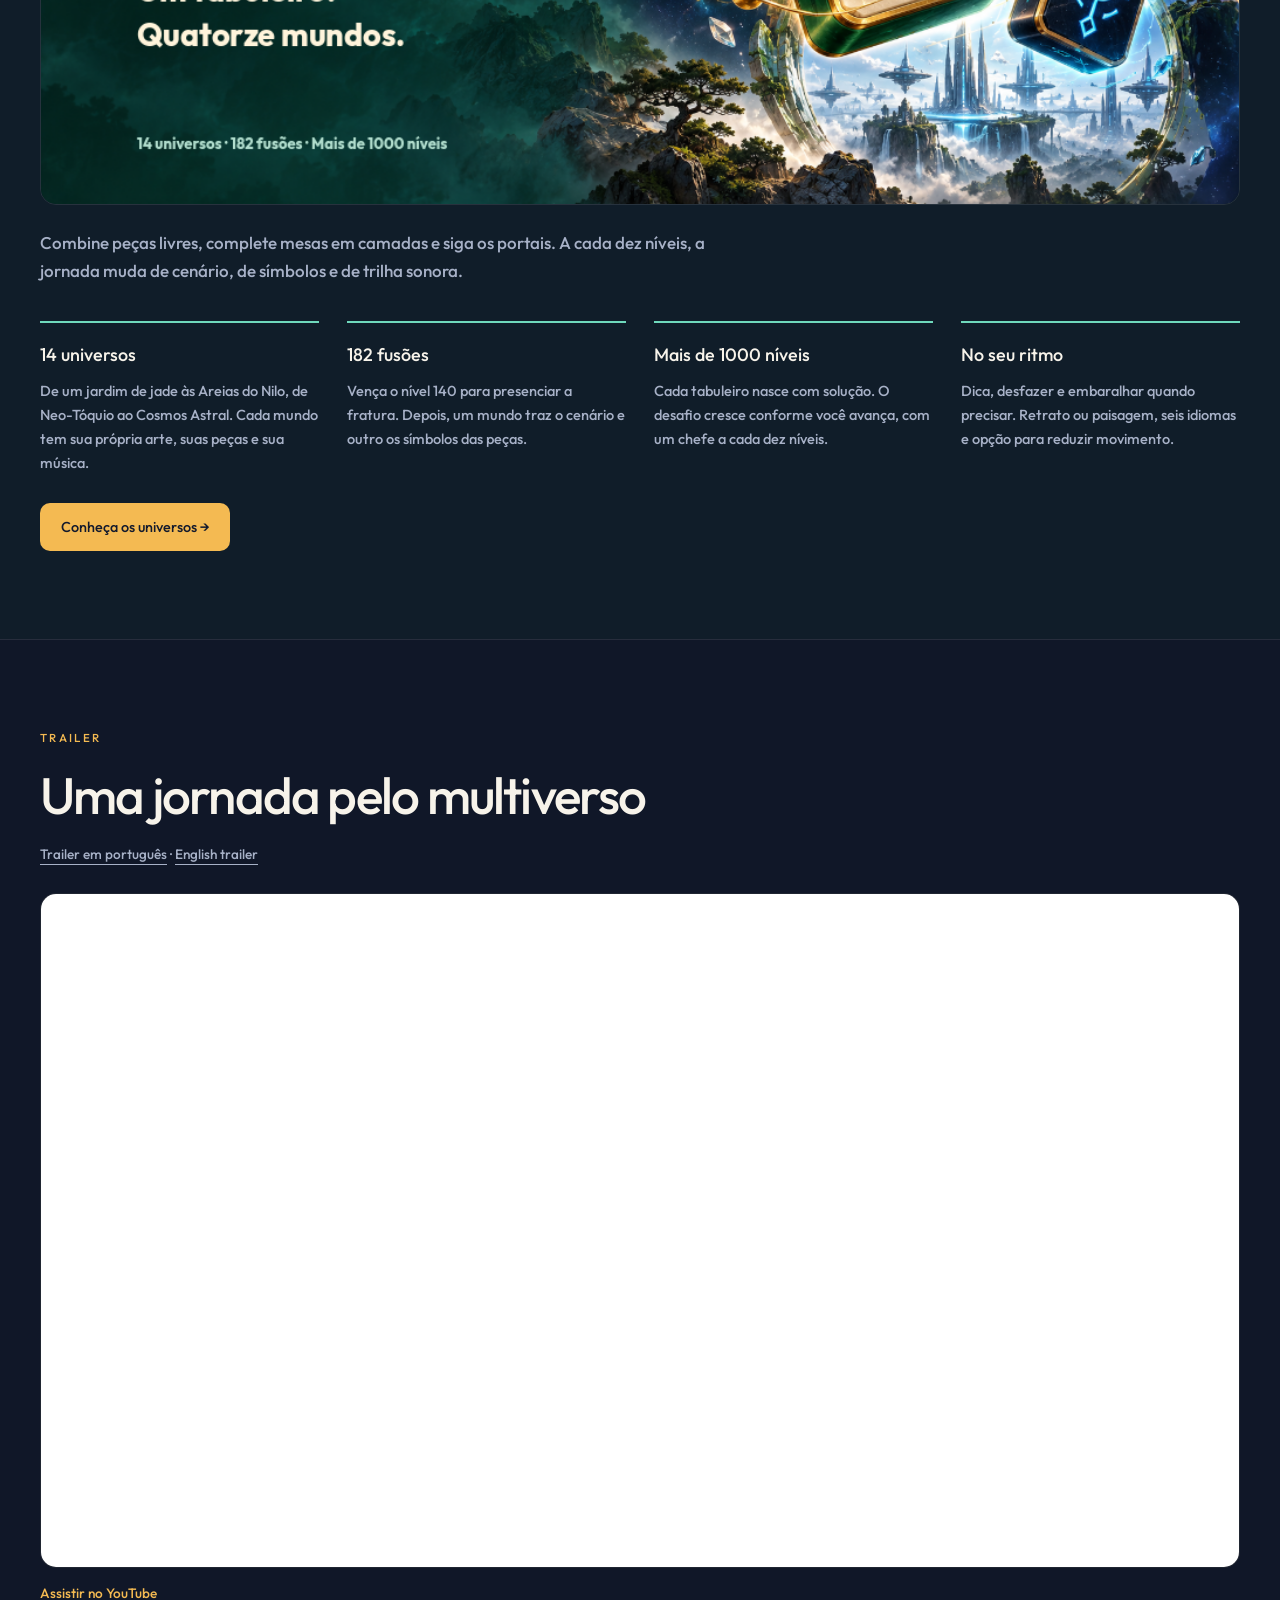
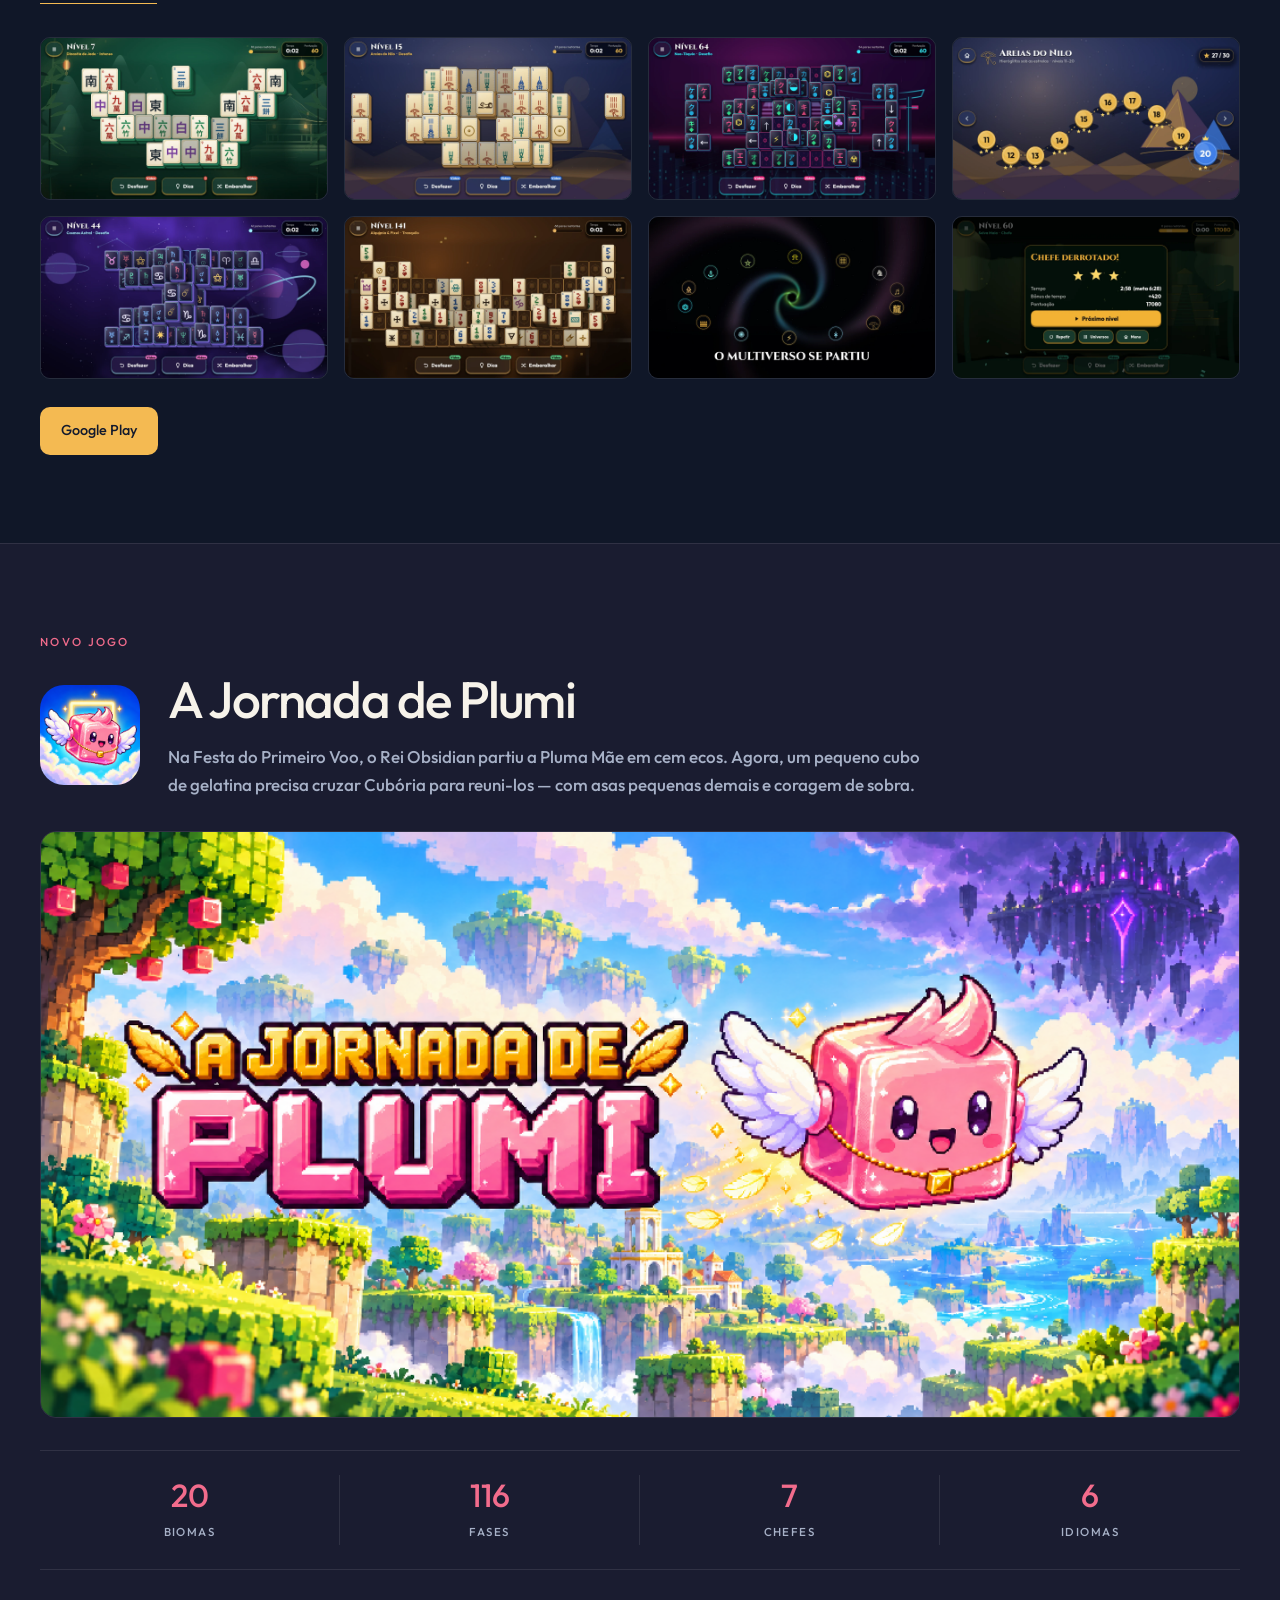
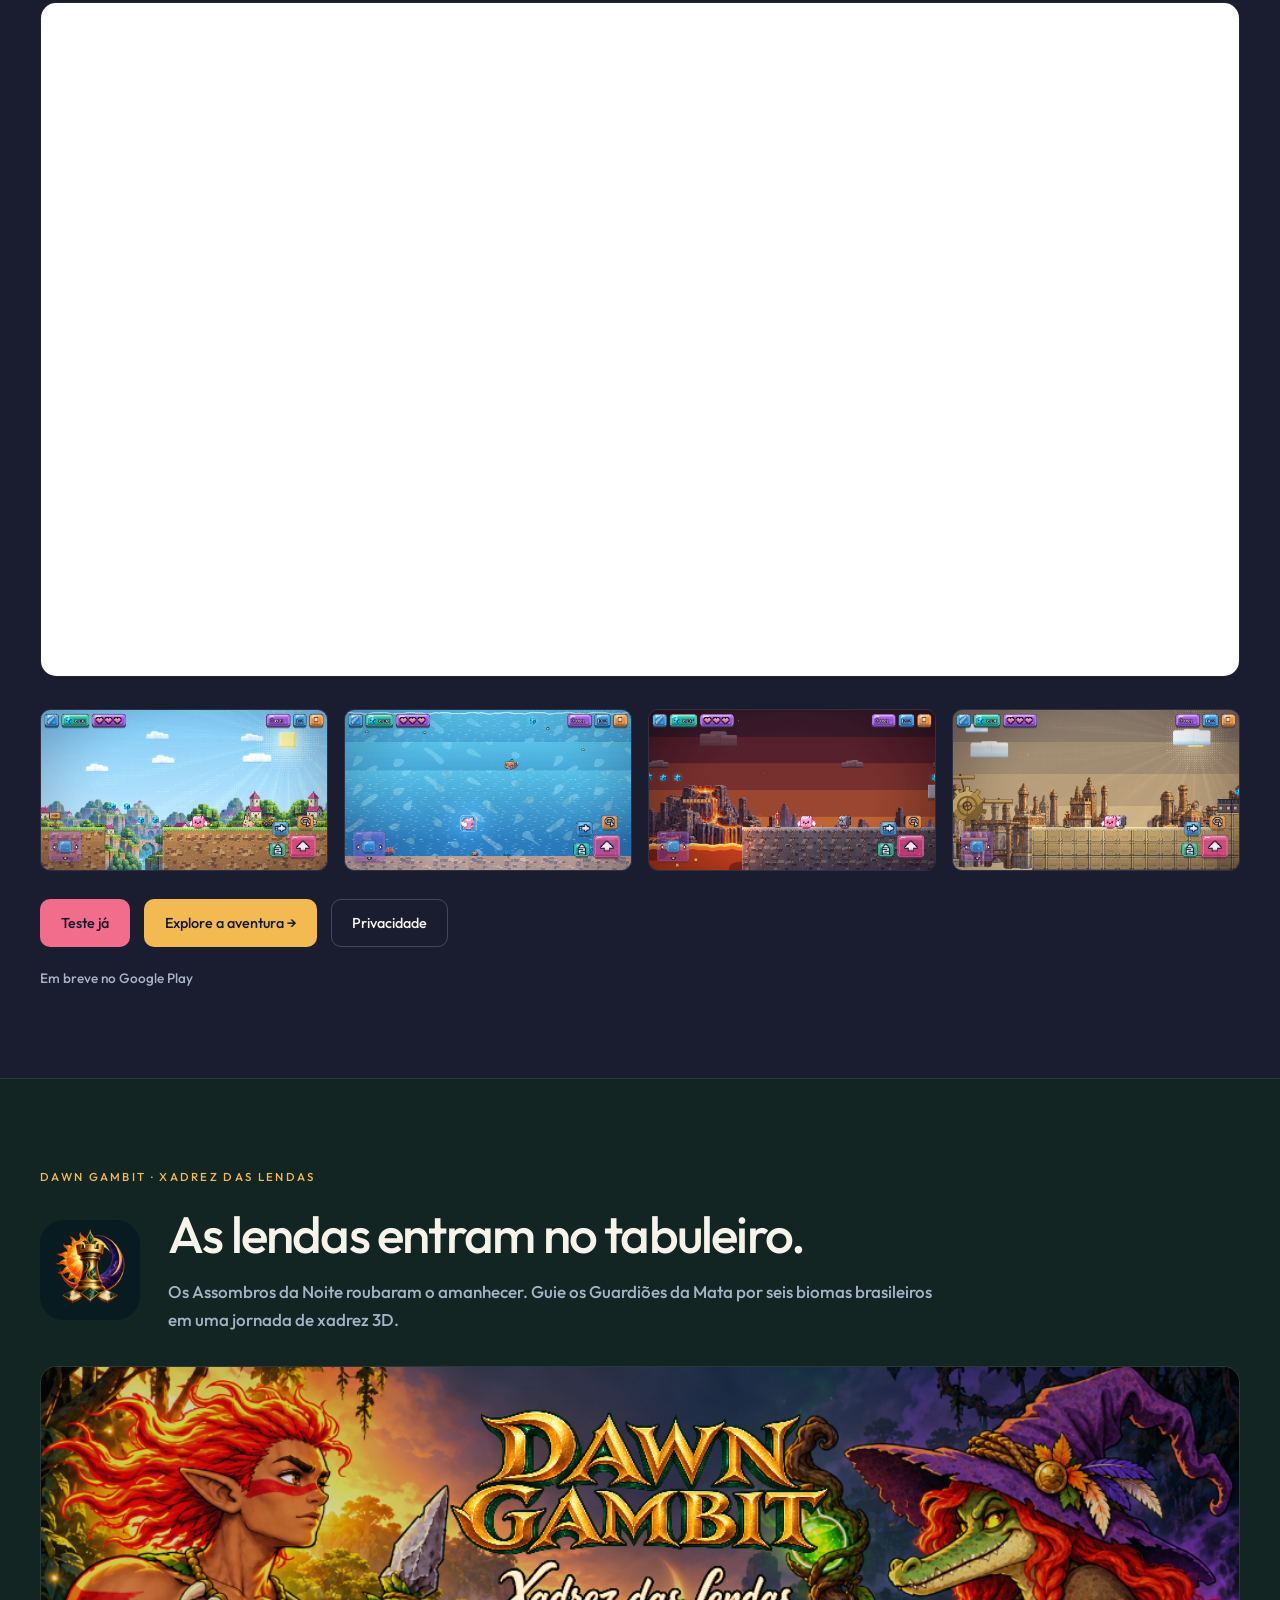
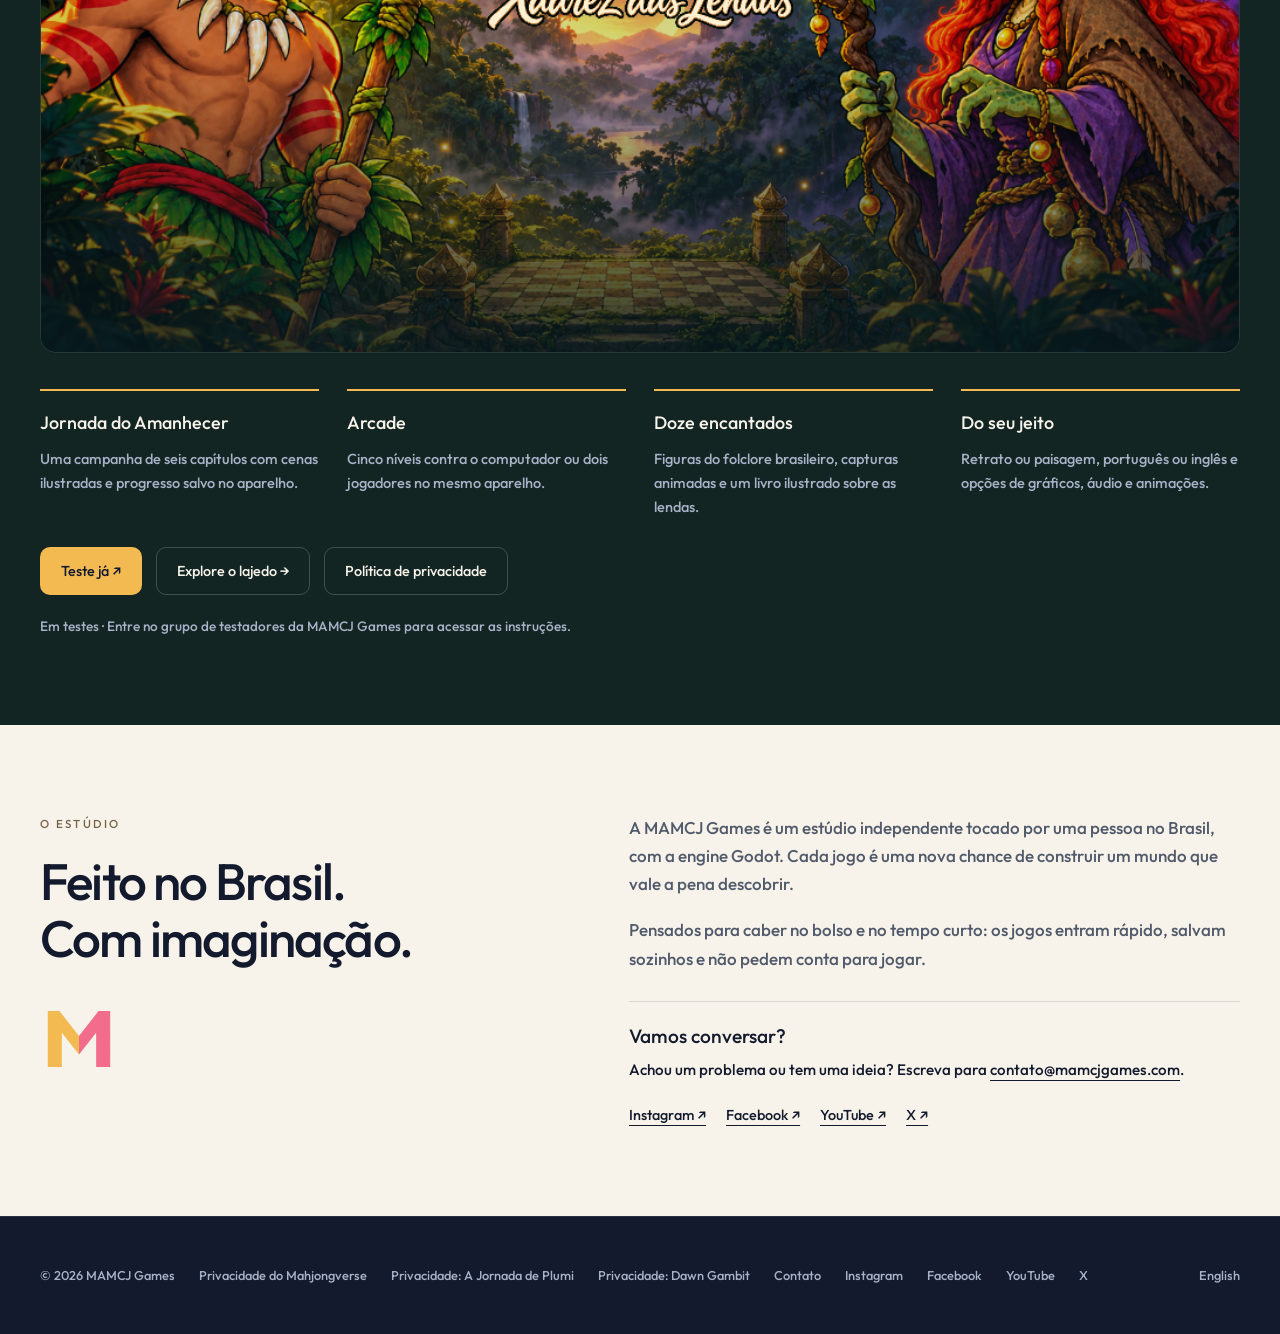
==== commit e9a6af30: "Padroniza status de teste do Dawn Gambit com Plumi" ====
--- a/index.html
+++ b/index.html
@@ -54,7 +54,7 @@
     </article>
     <article class="game-card dawn-card">
       <a class="game-art" href="/dawngambit/" aria-label="Conheça Dawn Gambit: Xadrez das Lendas"><img src="/assets/dawngambit/pt_BR/feature.png" alt="Curupira e Cuca frente a frente no lajedo de Dawn Gambit." width="1024" height="500" loading="lazy"></a>
-      <div class="game-copy"><div class="game-title"><h2>Dawn Gambit</h2><span class="status">Teste ativo</span></div>
+      <div class="game-copy"><div class="game-title"><h2>Dawn Gambit</h2><span class="status">Em testes</span></div>
         <p>As lendas entram no tabuleiro. Traga o amanhecer de volta, um lance de cada vez.</p>
         <div class="botoes"><a class="botao" href="https://groups.google.com/a/mamcjgames.com/g/testadores" target="_blank" rel="noopener">Participe dos testes <span aria-hidden="true">↗</span></a><a class="botao fantasma" href="/dawngambit/">Conheça o jogo</a></div>
       </div>
@@ -85,7 +85,7 @@
   <a href="/dawngambit/"><img class="faixa-jogo" src="/assets/dawngambit/pt_BR/feature.png" alt="Dawn Gambit: Xadrez das Lendas, com Curupira e Cuca em lados opostos." width="1024" height="500" loading="lazy"></a>
   <ul class="lista"><li><h3>Jornada do Amanhecer</h3><p>Uma campanha de seis capítulos com cenas ilustradas e progresso salvo no aparelho.</p></li><li><h3>Arcade</h3><p>Cinco níveis contra o computador ou dois jogadores no mesmo aparelho.</p></li><li><h3>Doze encantados</h3><p>Figuras do folclore brasileiro, capturas animadas e um livro ilustrado sobre as lendas.</p></li><li><h3>Do seu jeito</h3><p>Retrato ou paisagem, português ou inglês e opções de gráficos, áudio e animações.</p></li></ul>
   <div class="botoes"><a class="botao" href="https://groups.google.com/a/mamcjgames.com/g/testadores" target="_blank" rel="noopener">Teste já ↗</a><a class="botao fantasma" href="/dawngambit/">Explore o lajedo →</a><a class="botao fantasma" href="/dawngambit/privacy/">Política de privacidade</a></div>
-  <p class="pj-soon">Teste ativo · Entre no grupo de testadores da MAMCJ Games para acessar as instruções.</p>
+  <p class="pj-soon">Em testes · Entre no grupo de testadores da MAMCJ Games para acessar as instruções.</p>
 </div></section>
 
 <section id="estudio" class="studio-section"><div class="env studio-grid">
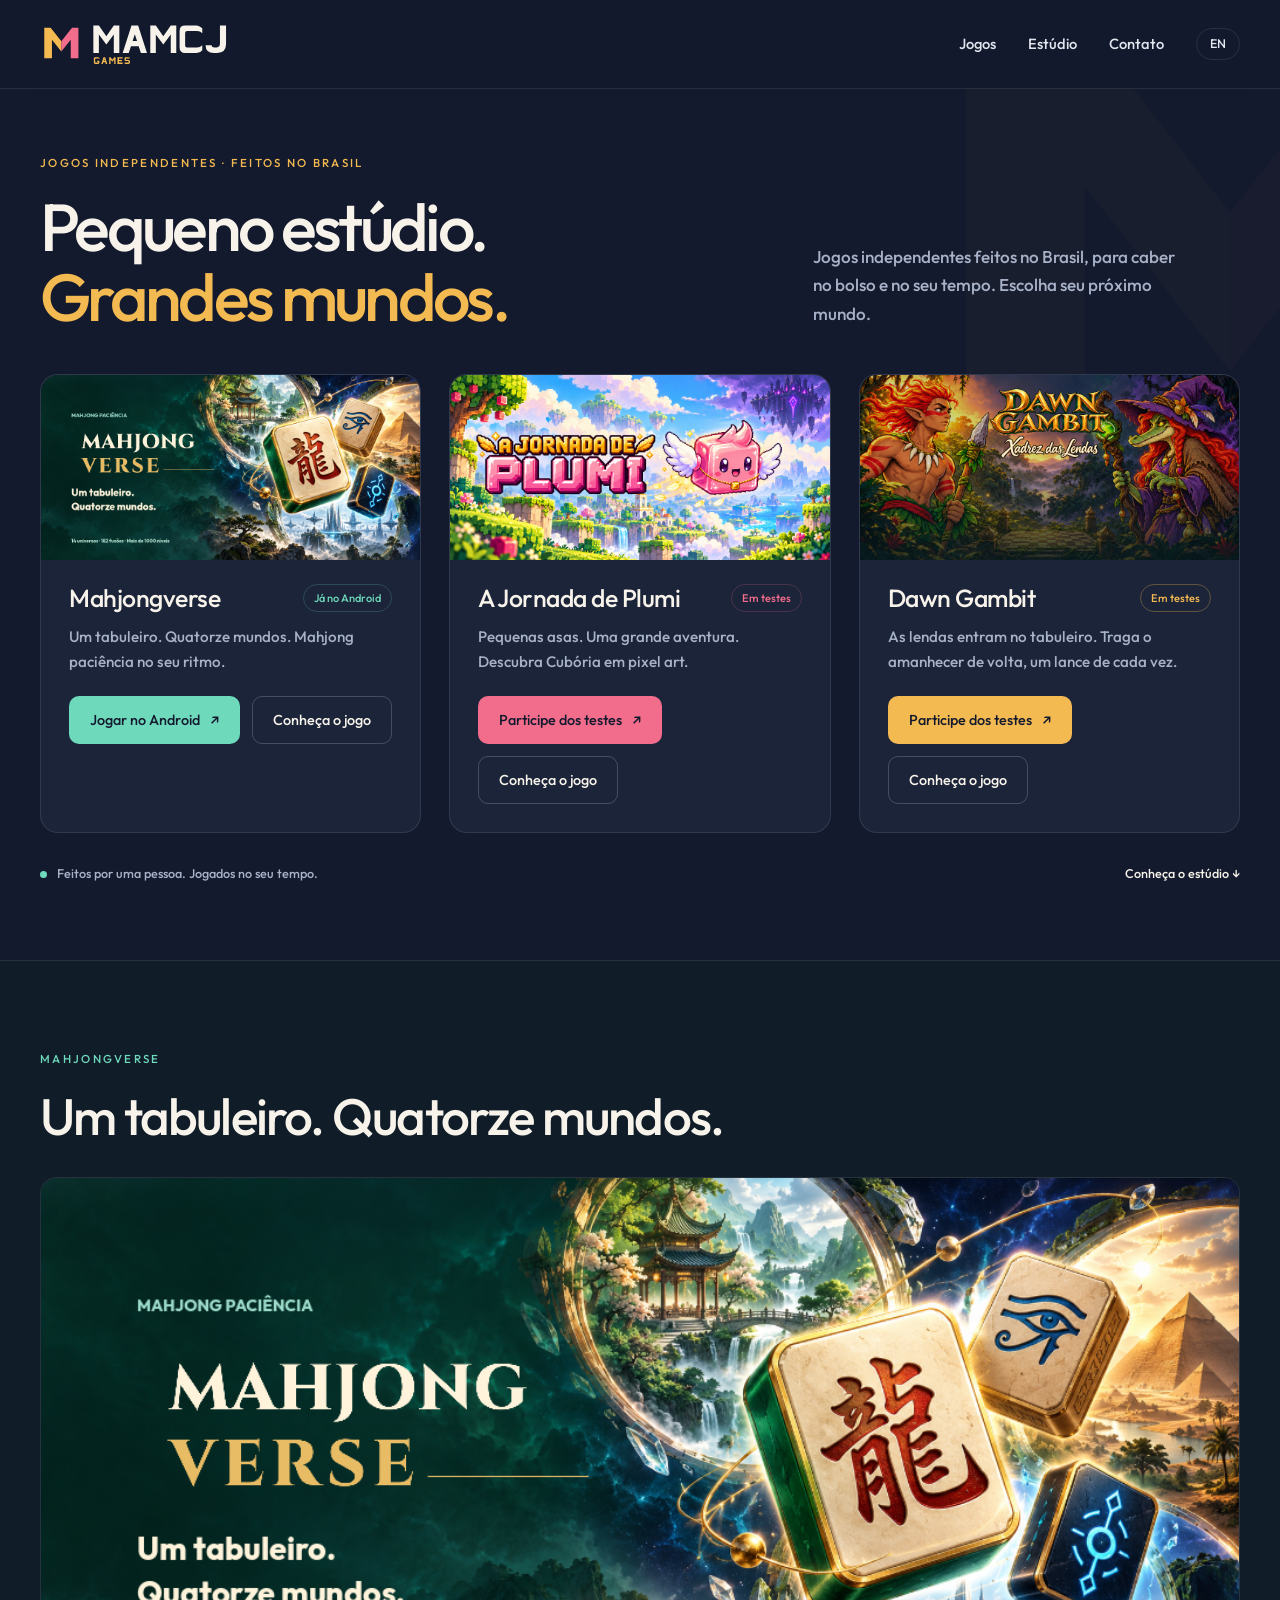
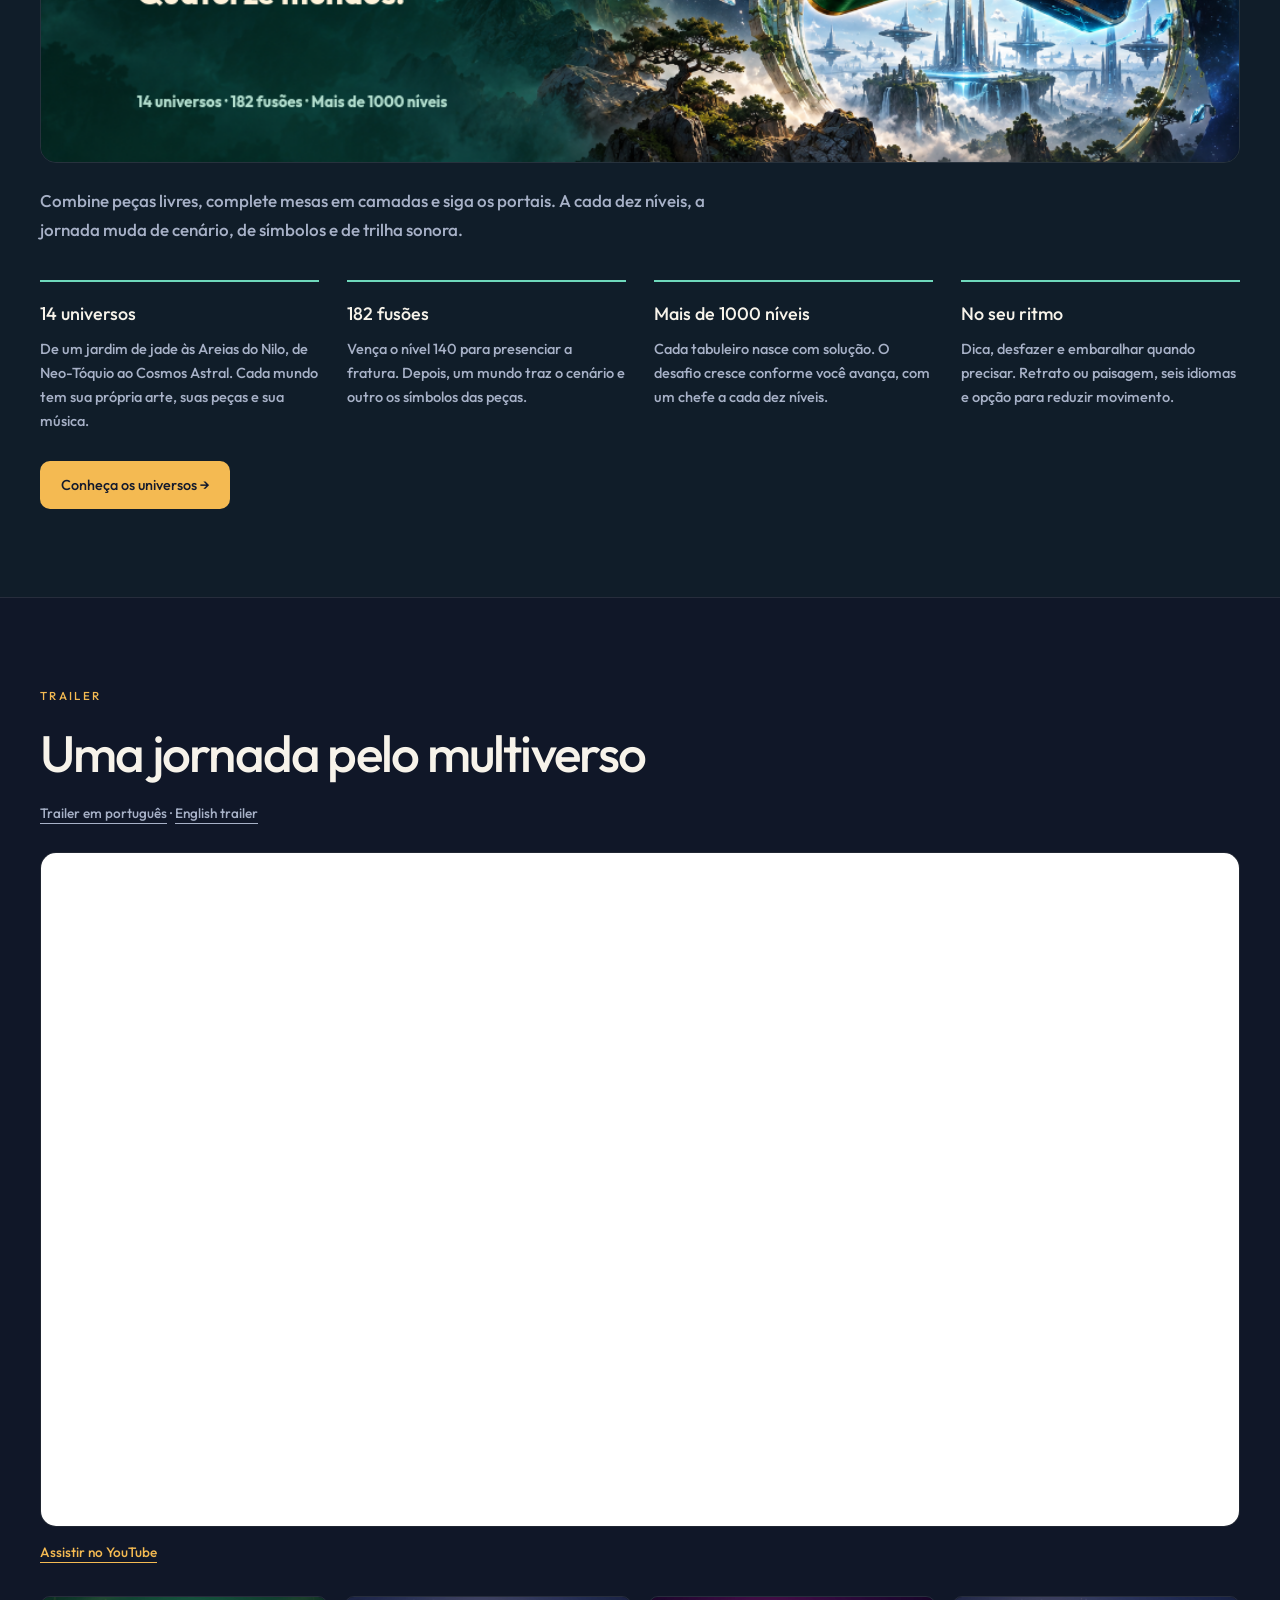
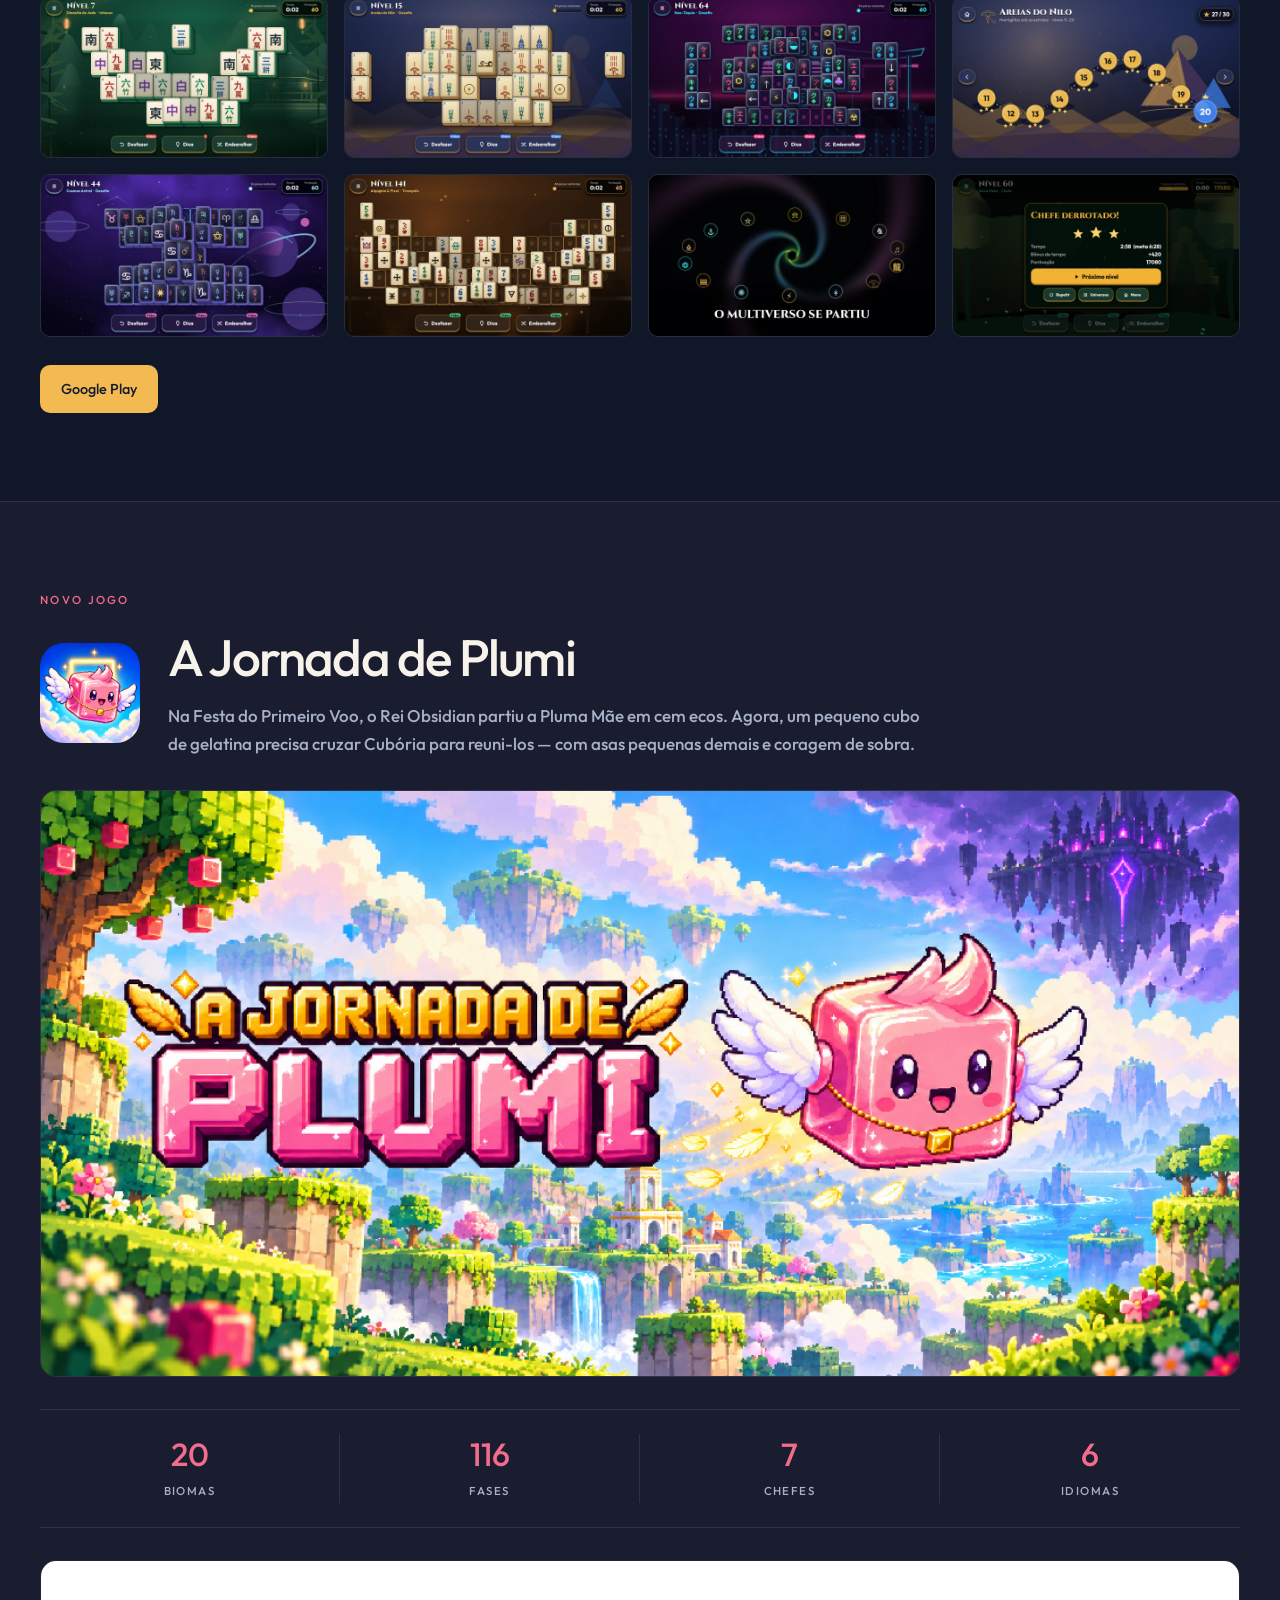
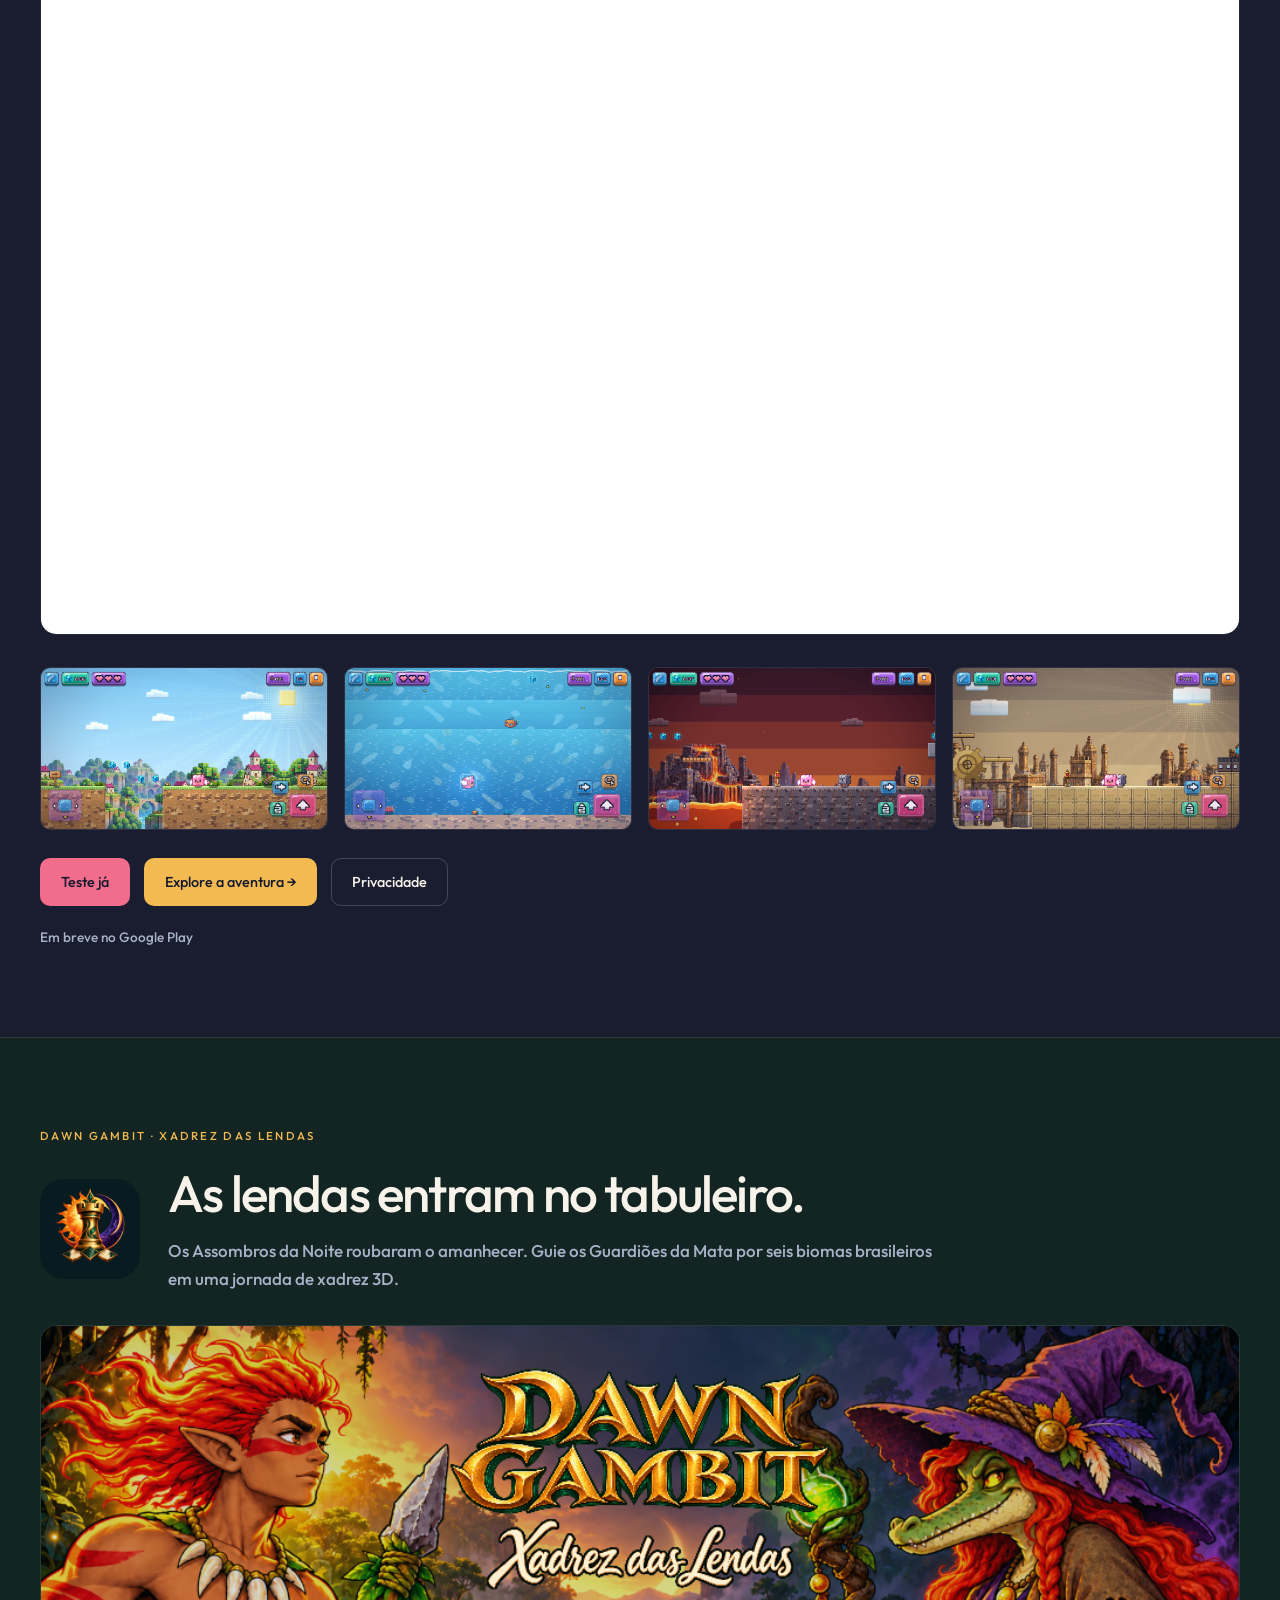
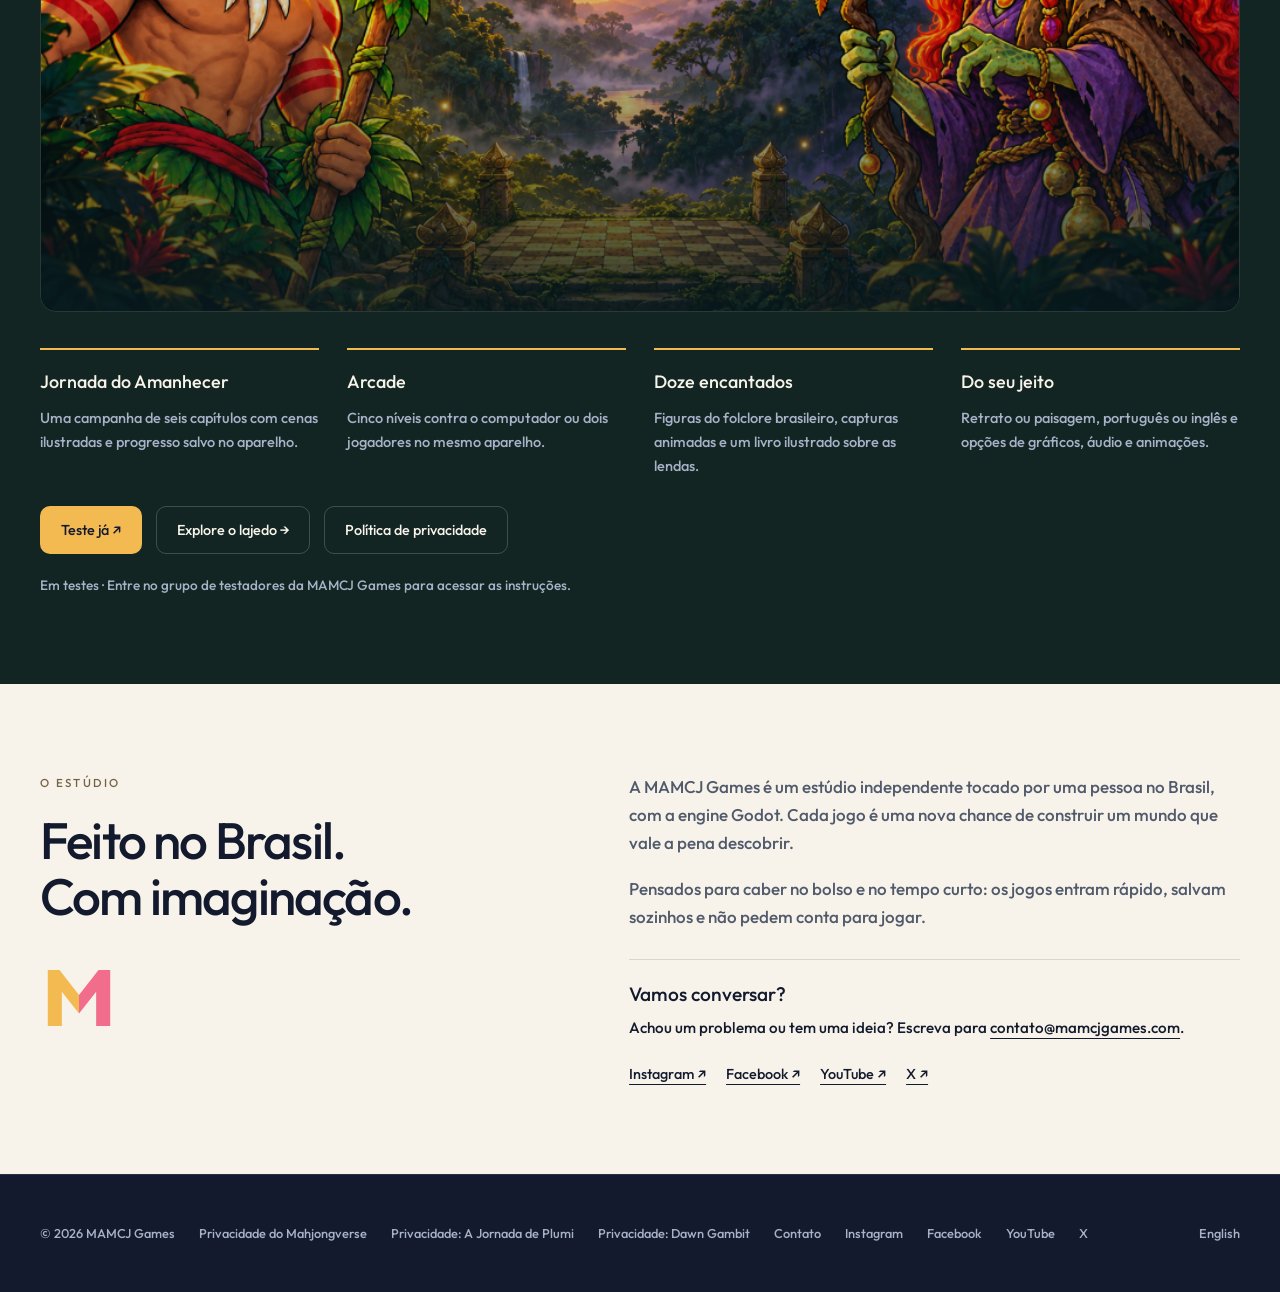
==== commit 9f79993b: "Alinha status do Dawn Gambit com os demais cartões" ====
--- a/index.html
+++ b/index.html
@@ -16,7 +16,7 @@
 <link rel="alternate" hreflang="pt-BR" href="https://mamcjgames.com/"><link rel="alternate" hreflang="en" href="https://mamcjgames.com/en/"><link rel="alternate" hreflang="x-default" href="https://mamcjgames.com/">
 <meta name="twitter:card" content="summary_large_image">
 <link rel="stylesheet" href="/assets/brand/studio.css?v=20261013">
-<link rel="stylesheet" href="/assets/dawngambit/home.css?v=20261013">
+<link rel="stylesheet" href="/assets/dawngambit/home.css?v=20261015-card-alignment">
 </head>
 <body>
 
--- a/assets/dawngambit/home.css
+++ b/assets/dawngambit/home.css
@@ -1,6 +1,5 @@
 /* Extensão isolada: mantém a identidade e os estilos dos outros jogos. */
-.dawn-card .game-title { flex-direction: column; align-items: flex-start; }
-.dawn-card .status { color: #f4ba52; border-color: #f4ba5250; white-space: normal; }
+.dawn-card .status { color: #f4ba52; border-color: #f4ba5250; }
 .dawn-section { background: #122522; }
 .dawn-section .lista li { border-color: #f4ba52; }
 @media (min-width: 1080px) { .game-grid { grid-template-columns: repeat(3, minmax(0, 1fr)); } }
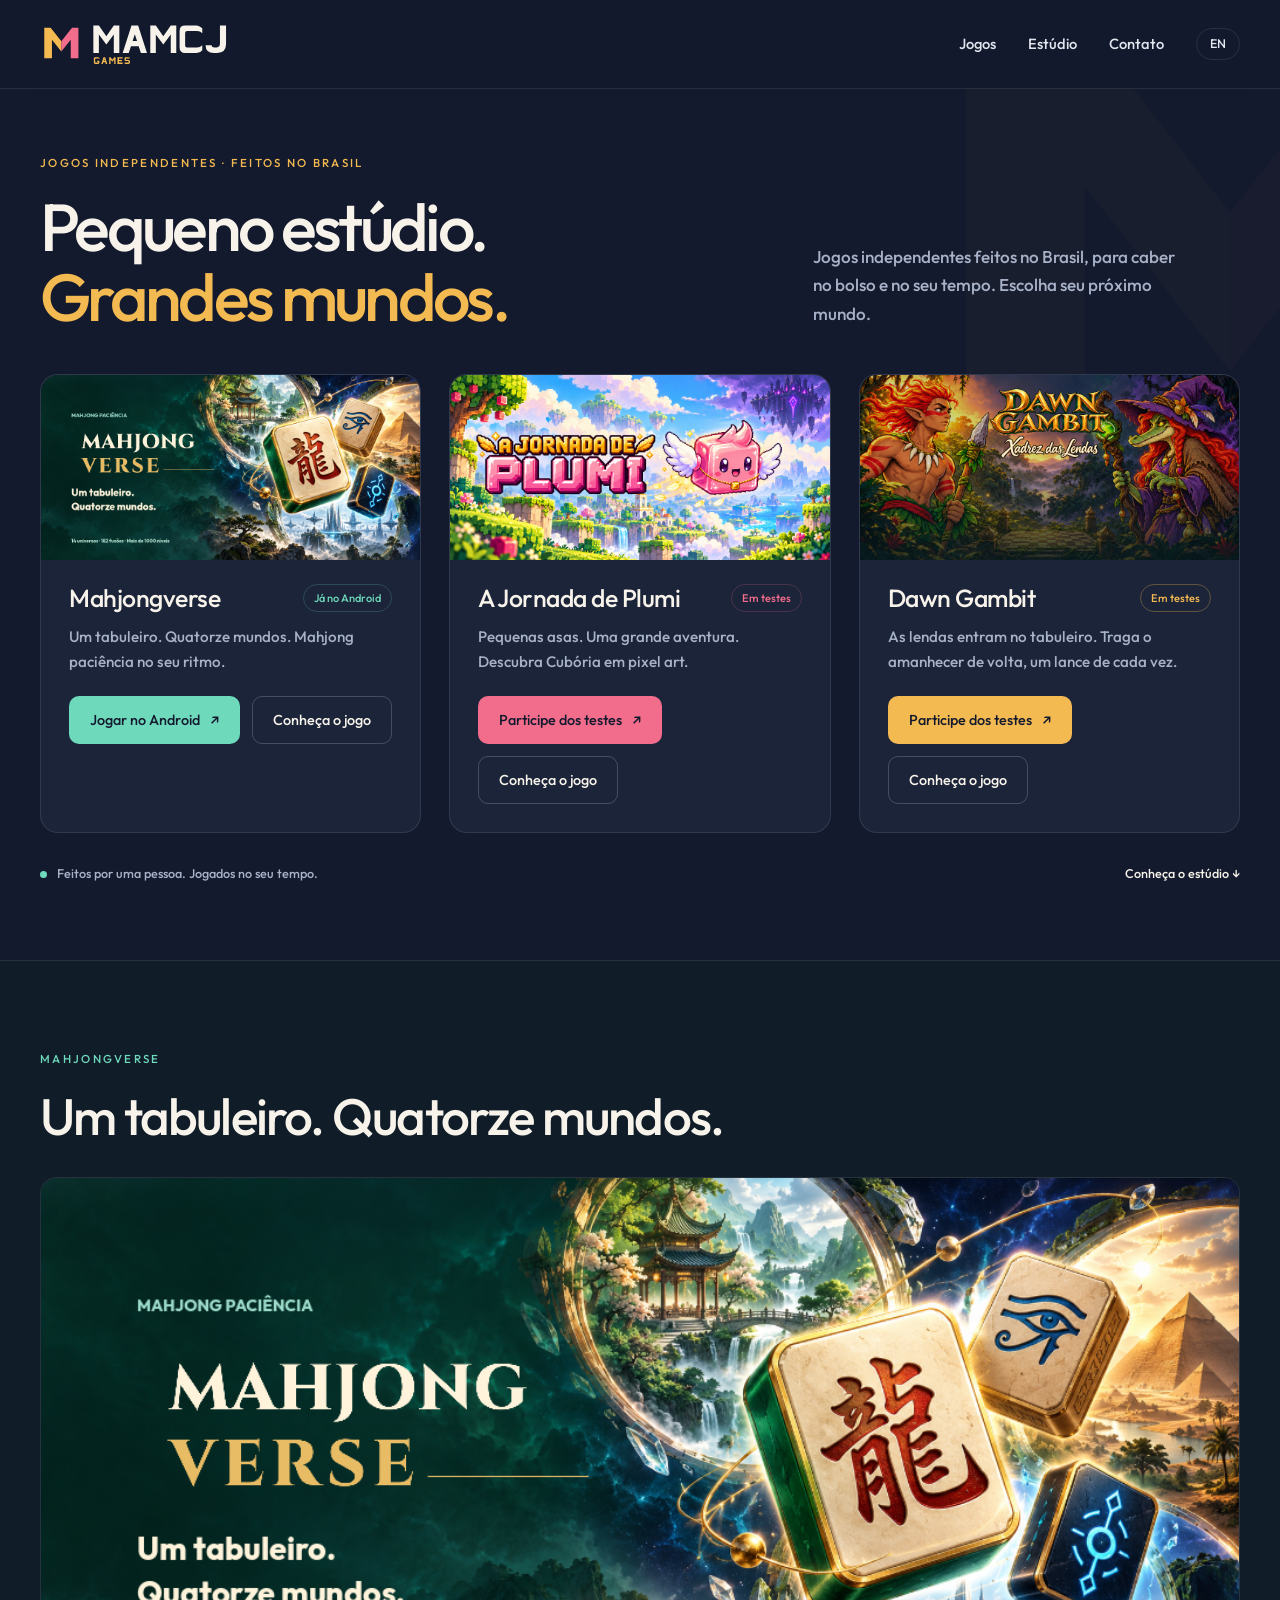
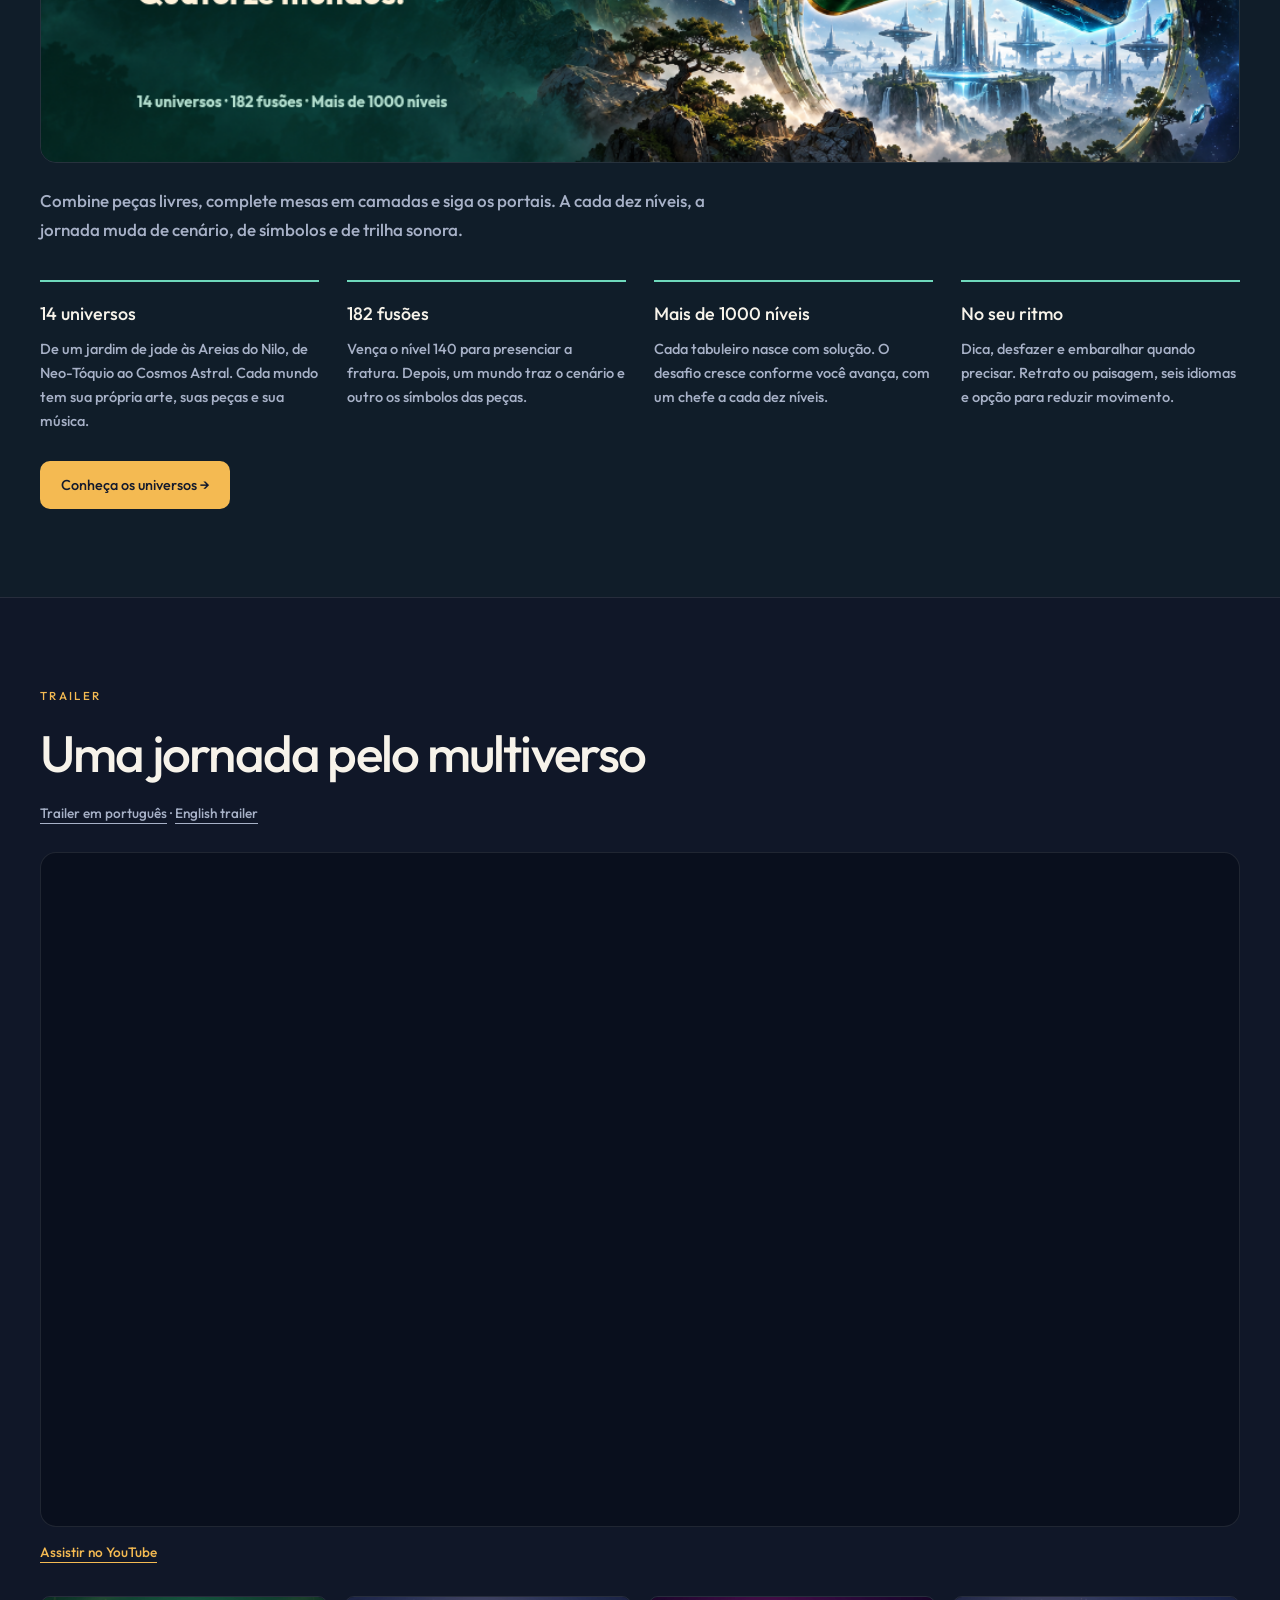
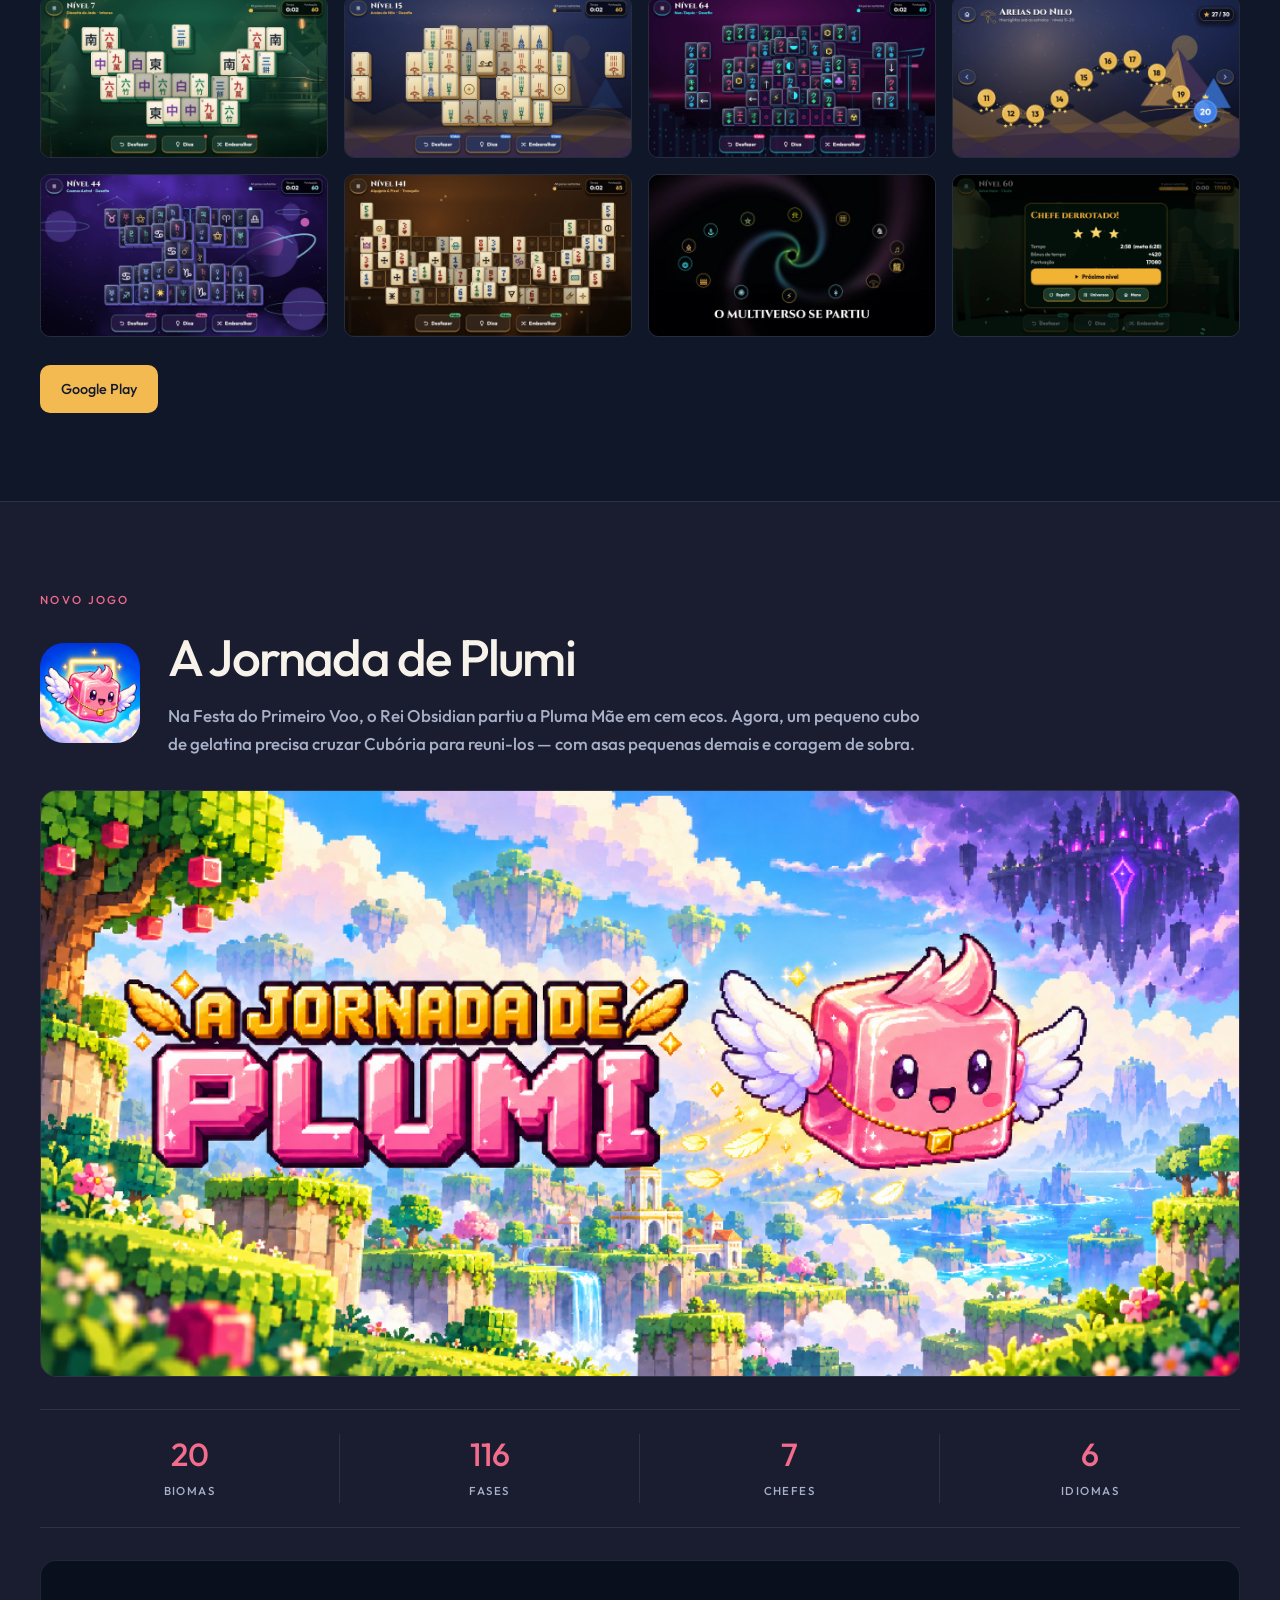
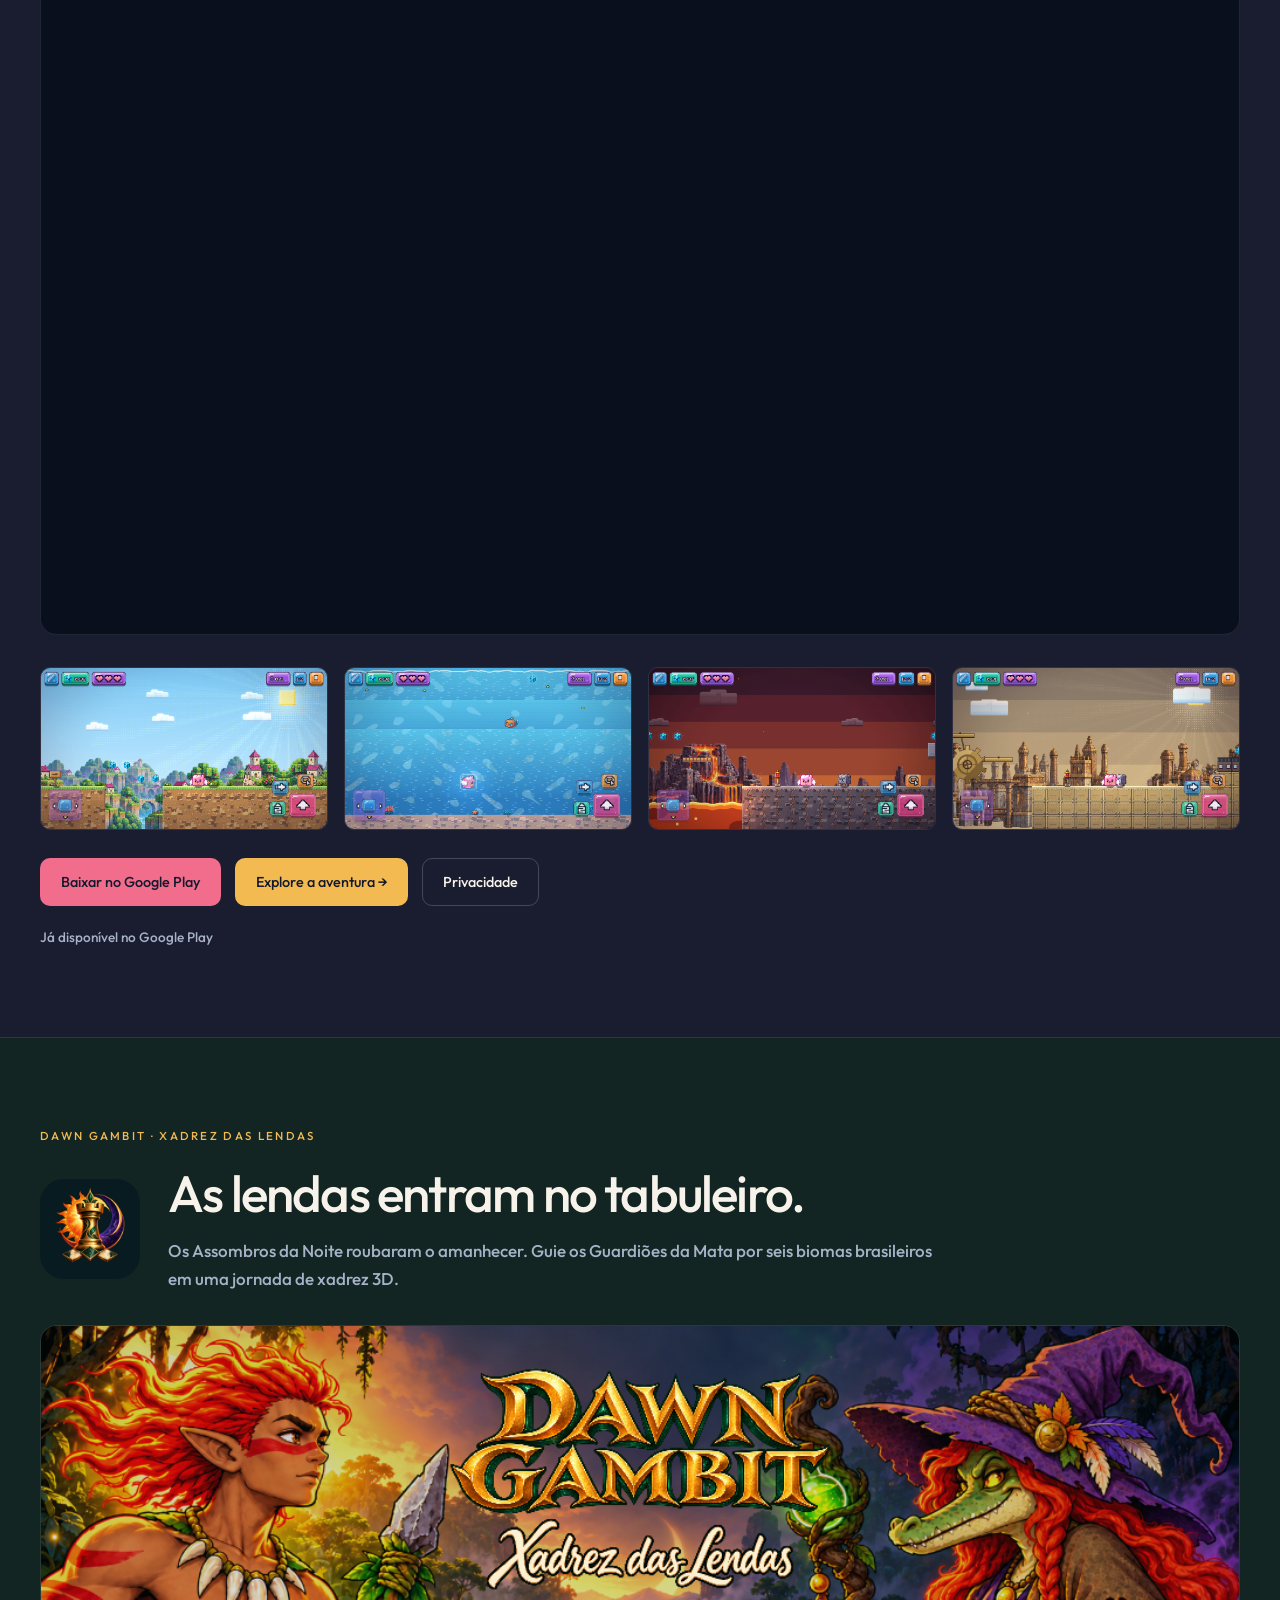
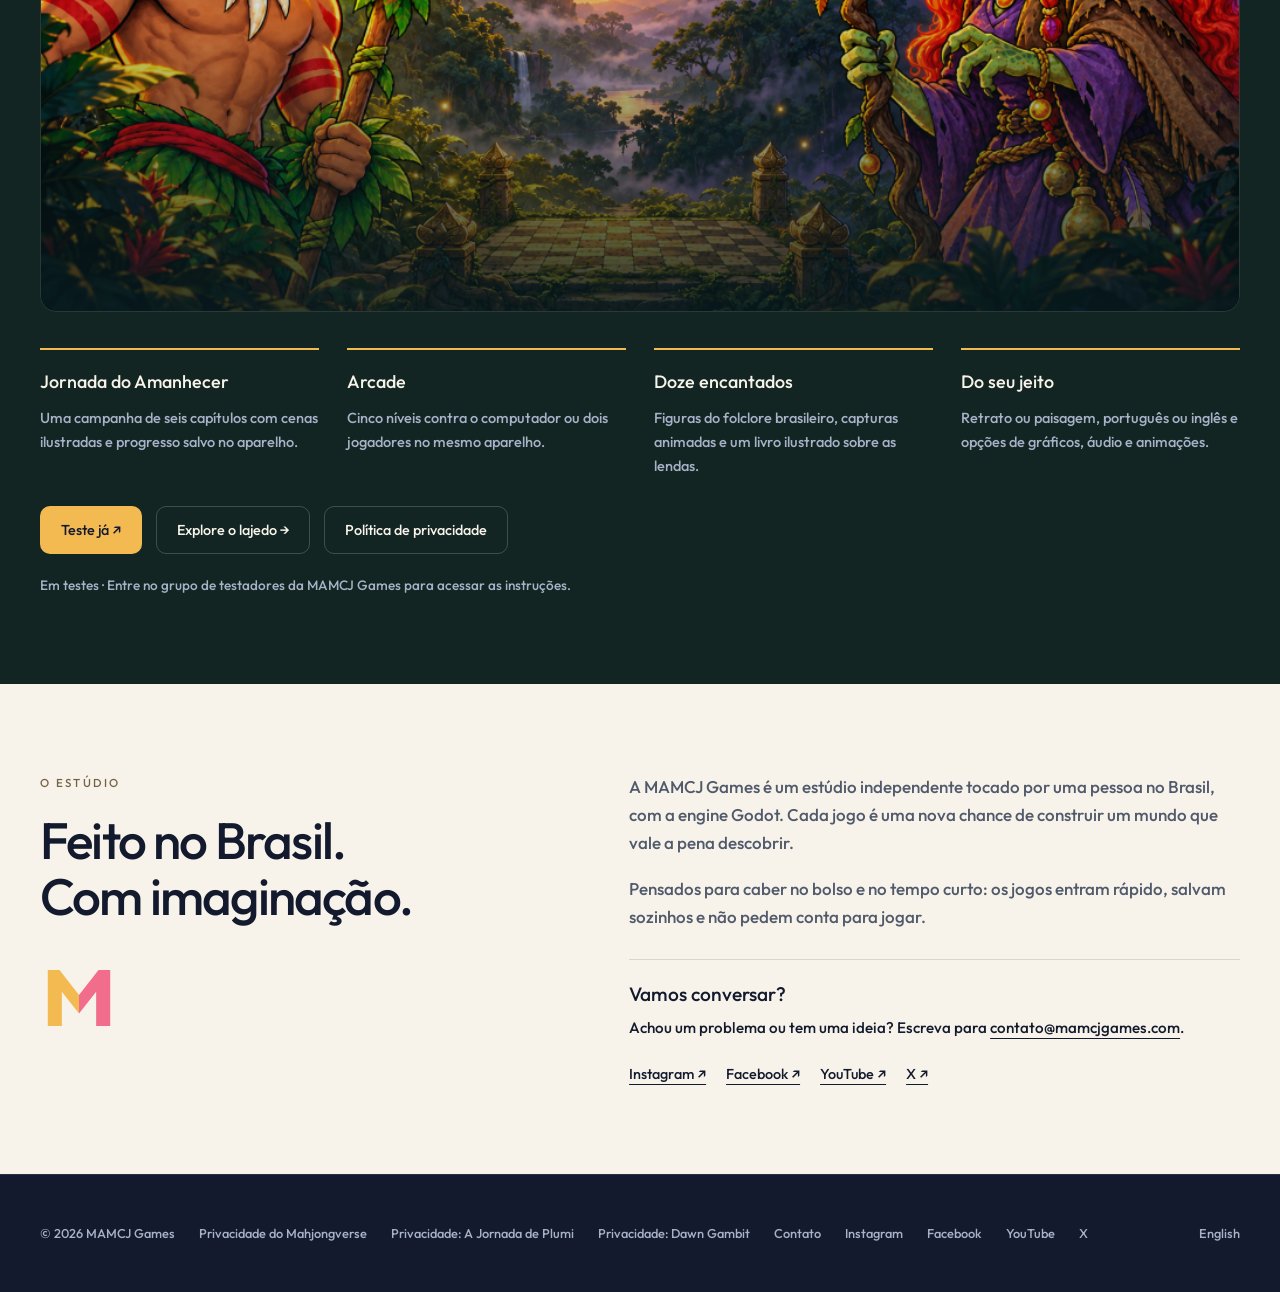
==== commit 4e9c9900: "Announce Plumi production launch on Google Play" ====
--- a/index.html
+++ b/index.html
@@ -74,8 +74,8 @@
     <div class="pj-stats"><div class="stat"><strong>20</strong><span>biomas</span></div><div class="stat"><strong>116</strong><span>fases</span></div><div class="stat"><strong>7</strong><span>chefes</span></div><div class="stat"><strong>6</strong><span>idiomas</span></div></div>
     <div class="video"><iframe src="https://www.youtube-nocookie.com/embed/weymvlCRwFk?hl=pt-BR&amp;rel=0&amp;playsinline=1" title="A Jornada de Plumi — trailer em português" width="1280" height="720" loading="lazy" allow="accelerometer; autoplay; clipboard-write; encrypted-media; gyroscope; picture-in-picture; web-share" referrerpolicy="strict-origin-when-cross-origin" allowfullscreen></iframe></div>
     <div class="tiras"><img src="/assets/img/plumis/pt_1_colinas.png?v=1bac4ce3e526" alt="Plumi entre as casas e as árvores das Colinas da Vila." width="1920" height="1080" loading="lazy"><img src="/assets/img/plumis/pt_3_recife.png?v=3713b941af49" alt="Plumi mergulha entre os corais e a vida marinha do Recife Submerso." width="1920" height="1080" loading="lazy"><img src="/assets/img/plumis/pt_2_vulcao.png?v=a5c7ce973b90" alt="Plumi diante dos rios de lava do Vulcão de Magma." width="1920" height="1080" loading="lazy"><img src="/assets/img/plumis/pt_4_engrenagens.png?v=71c8e0476601" alt="Plumi explora as máquinas da Cidade das Engrenagens." width="1920" height="1080" loading="lazy"></div>
-    <div class="botoes"><a class="botao pj-teste" href="https://groups.google.com/a/mamcjgames.com/g/testadores" target="_blank" rel="noopener" aria-label="Teste já: entre no grupo de testadores de A Jornada de Plumi">Teste já</a><a class="botao pj-link" href="/plumis-journey/">Explore a aventura →</a><a class="botao fantasma" href="/plumis-journey/privacy/">Privacidade</a></div>
-    <p class="pj-soon">Em breve no Google Play</p>
+    <div class="botoes"><a class="botao pj-teste" href="https://play.google.com/store/apps/details?id=com.mamcjr.plumisjourney" target="_blank" rel="noopener" aria-label="Baixar A Jornada de Plumi no Google Play">Baixar no Google Play</a><a class="botao pj-link" href="/plumis-journey/">Explore a aventura →</a><a class="botao fantasma" href="/plumis-journey/privacy/">Privacidade</a></div>
+    <p class="pj-soon">Já disponível no Google Play</p>
   </div>
 </section>
 
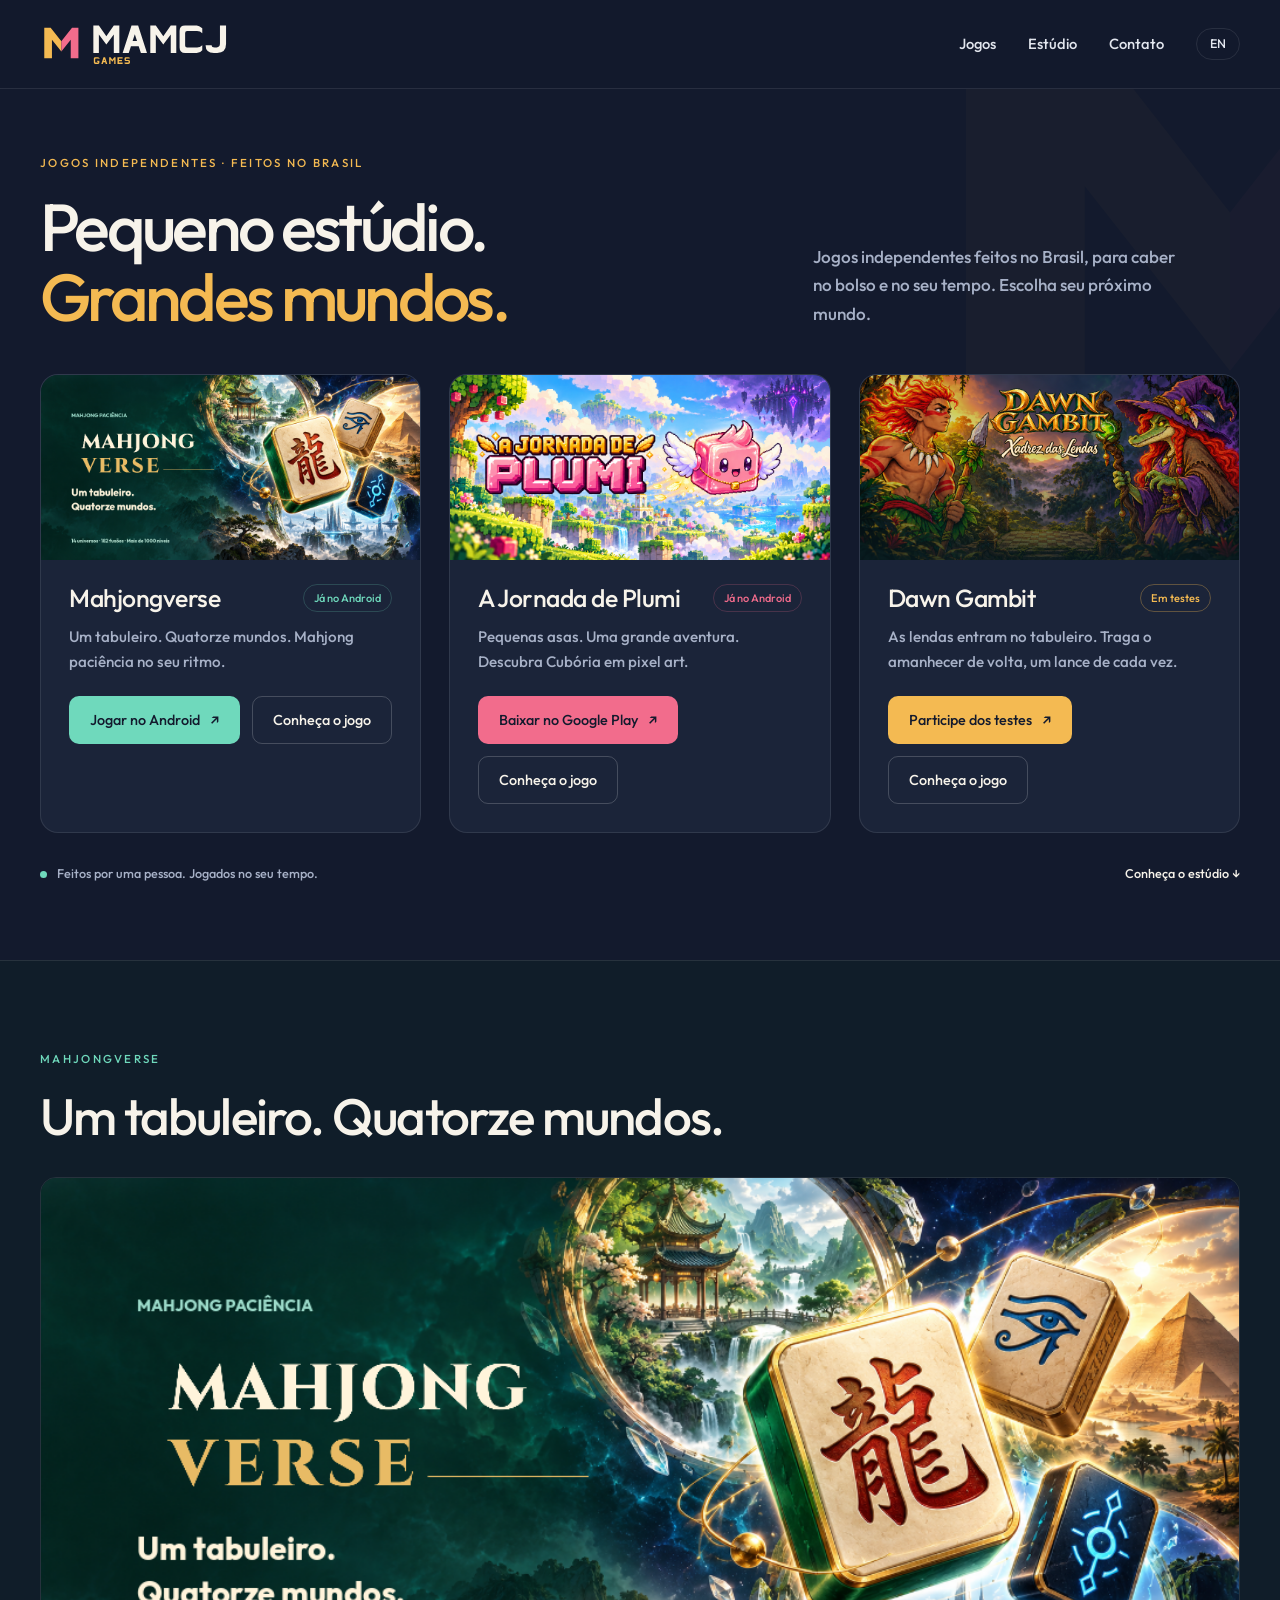
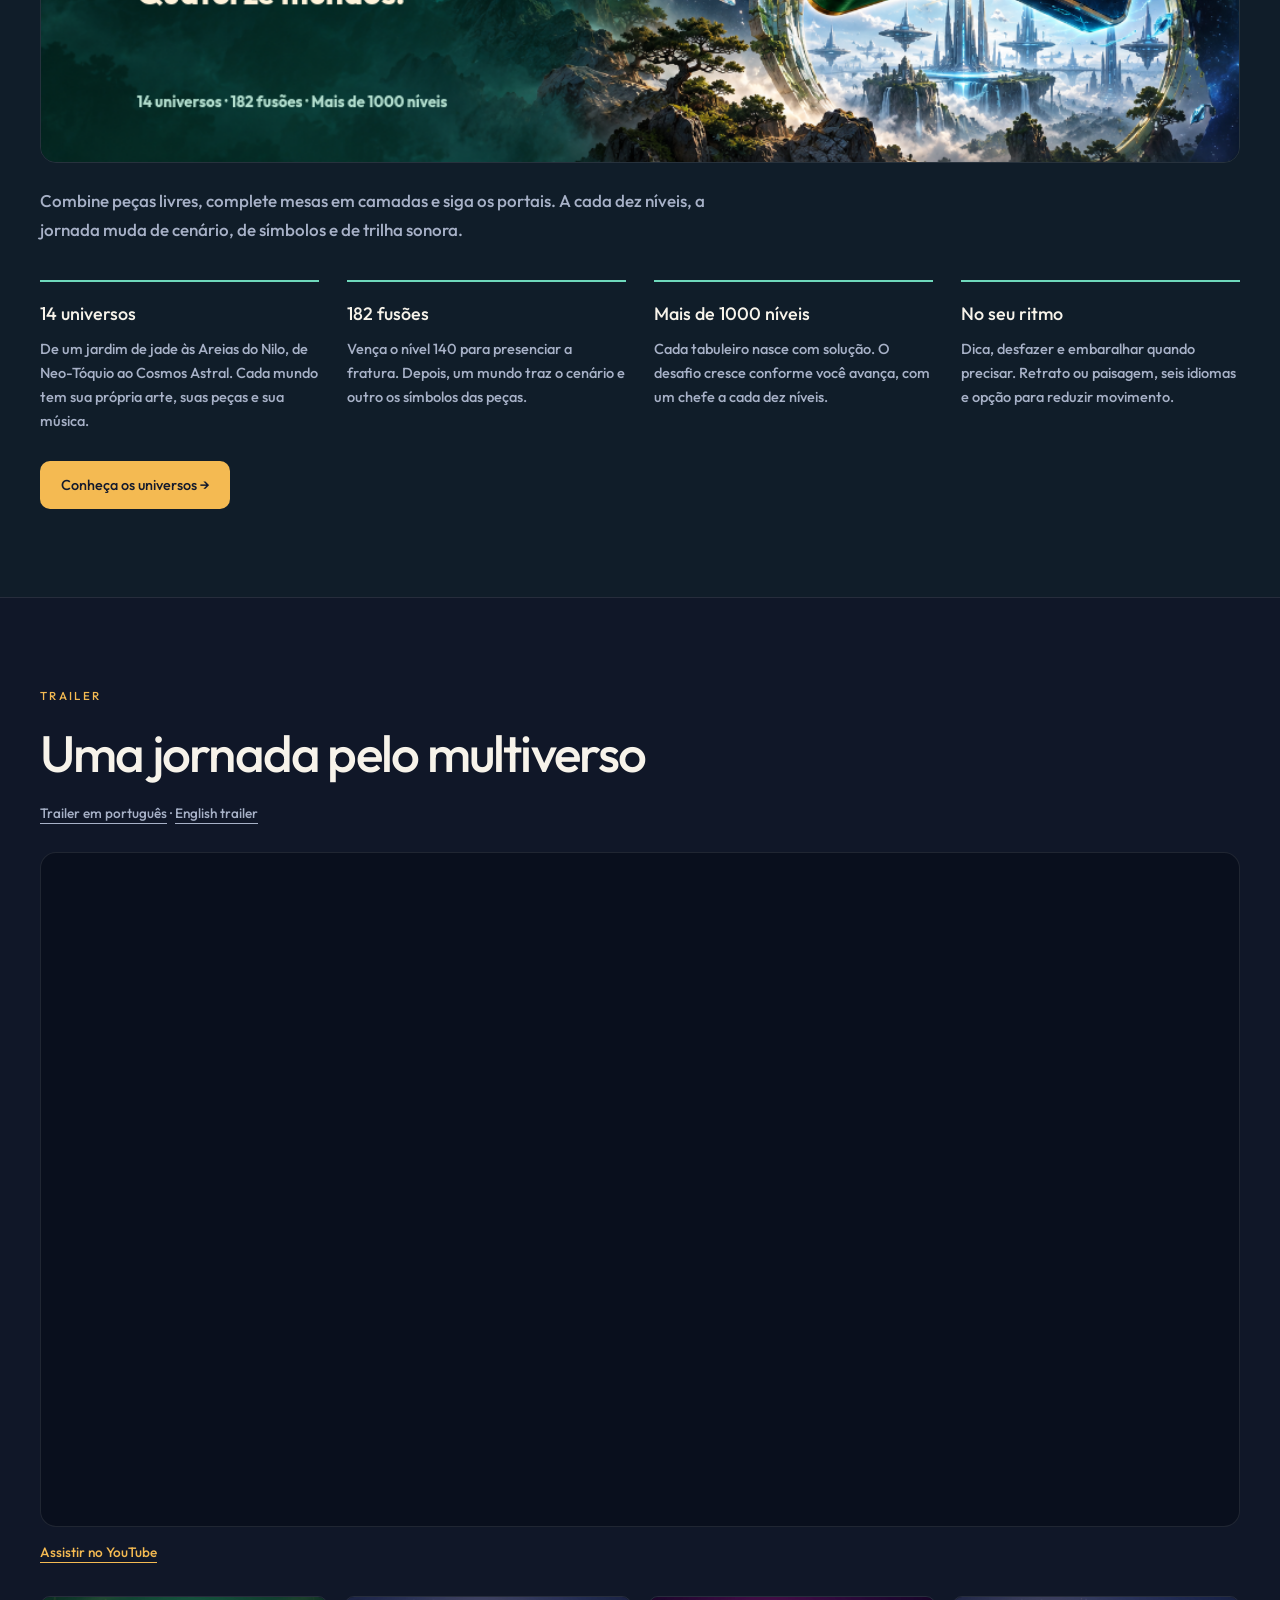
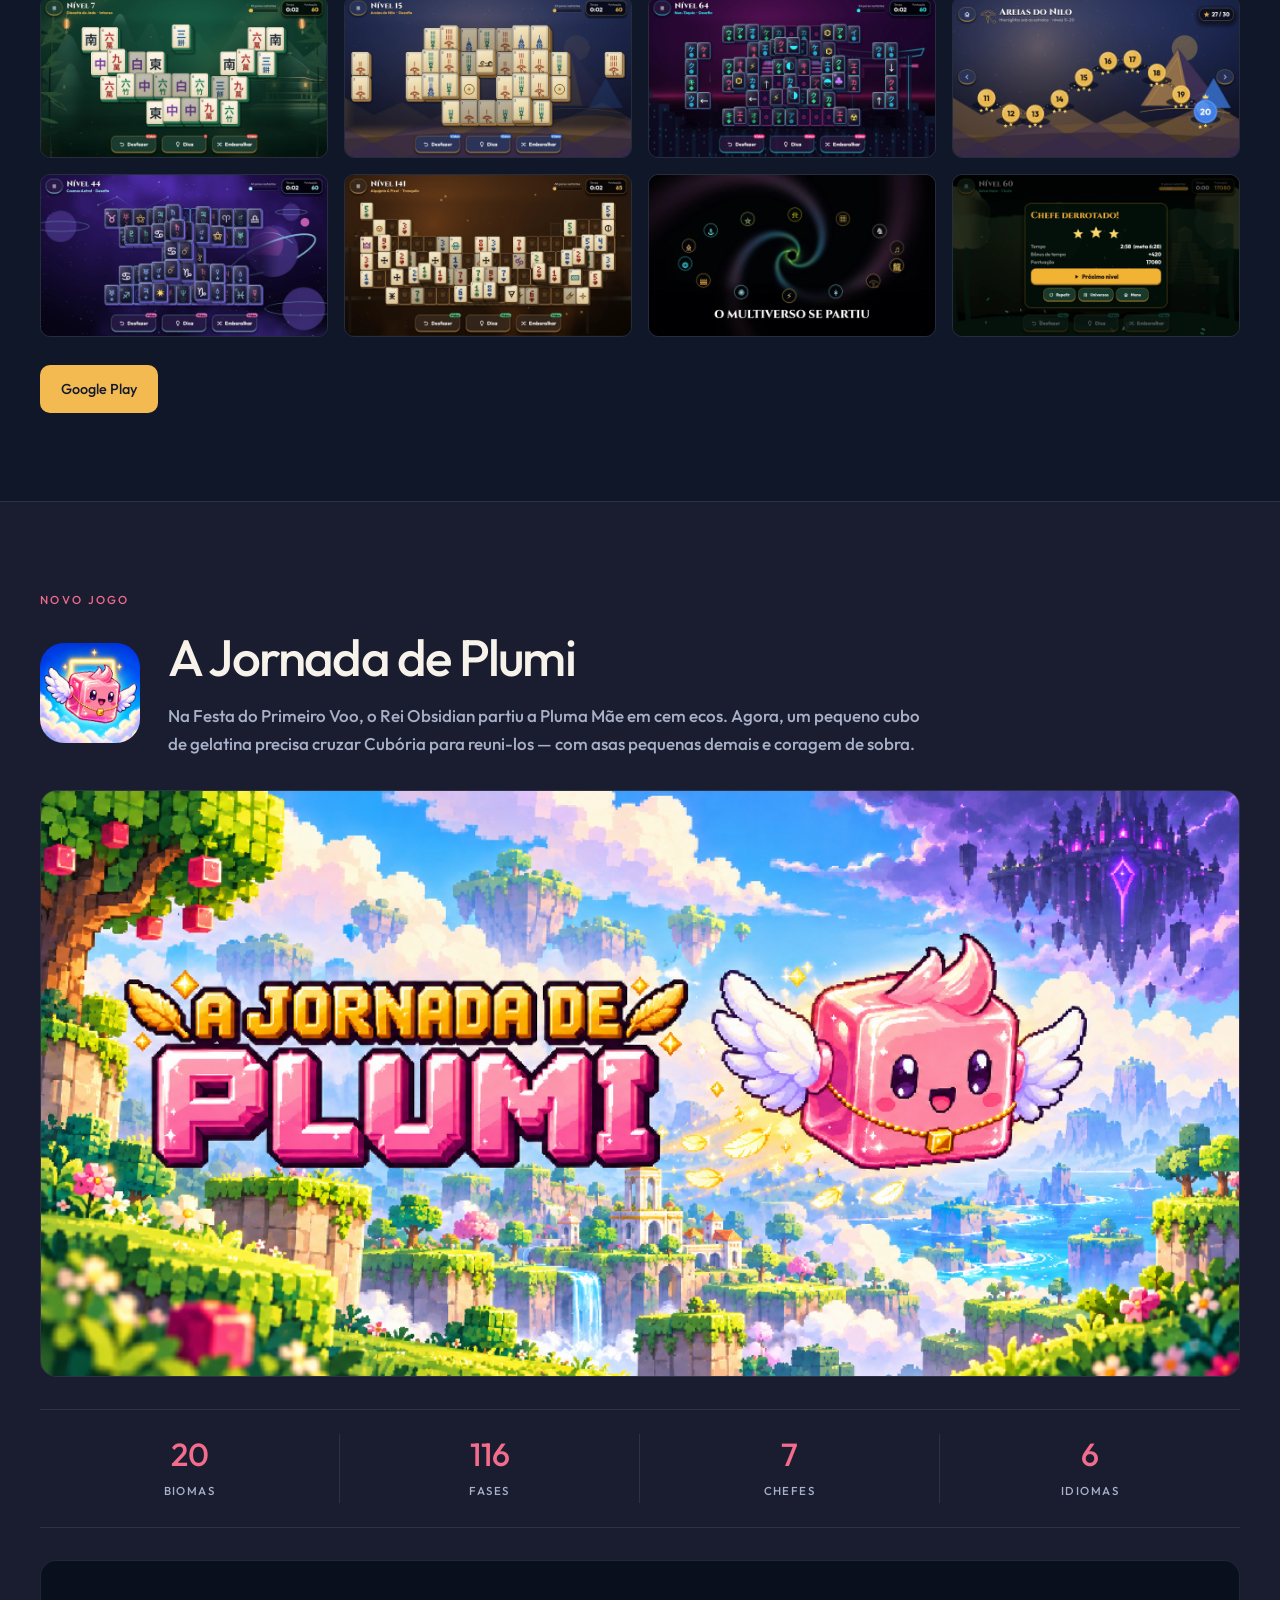
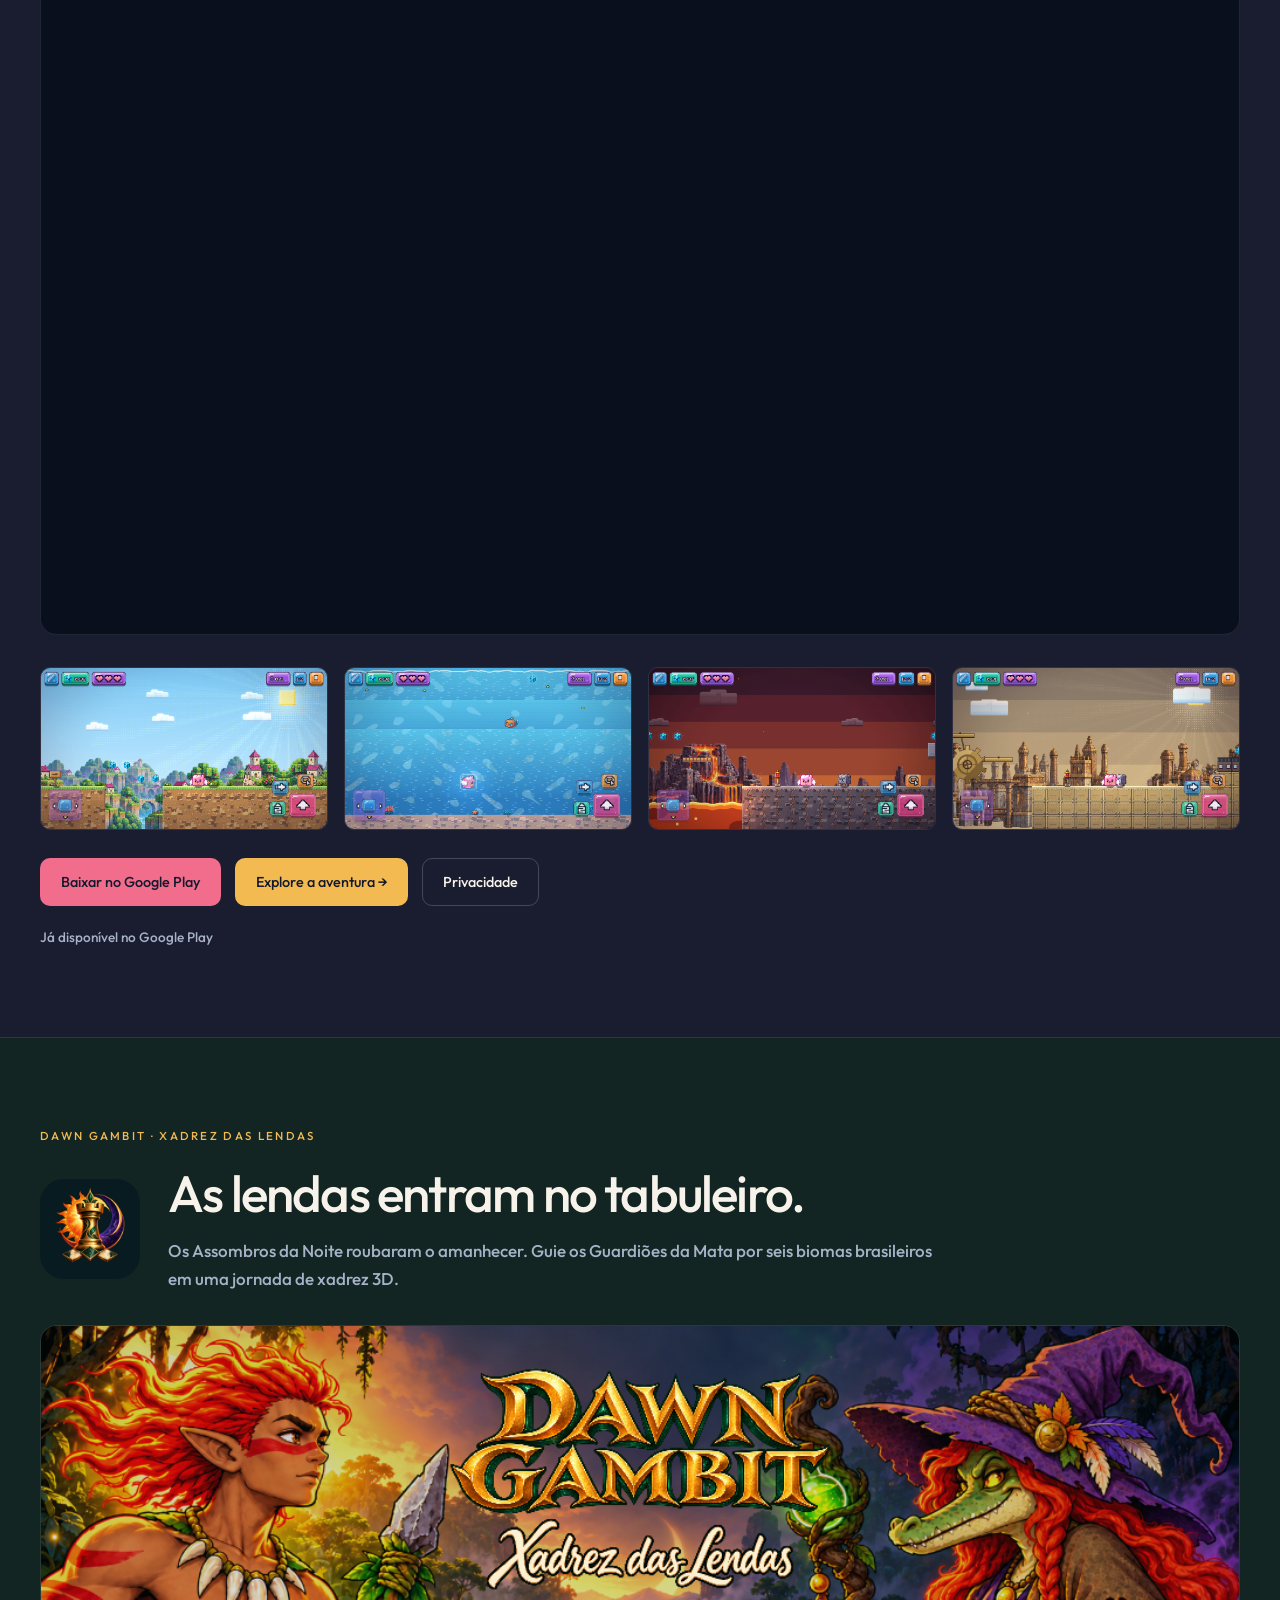
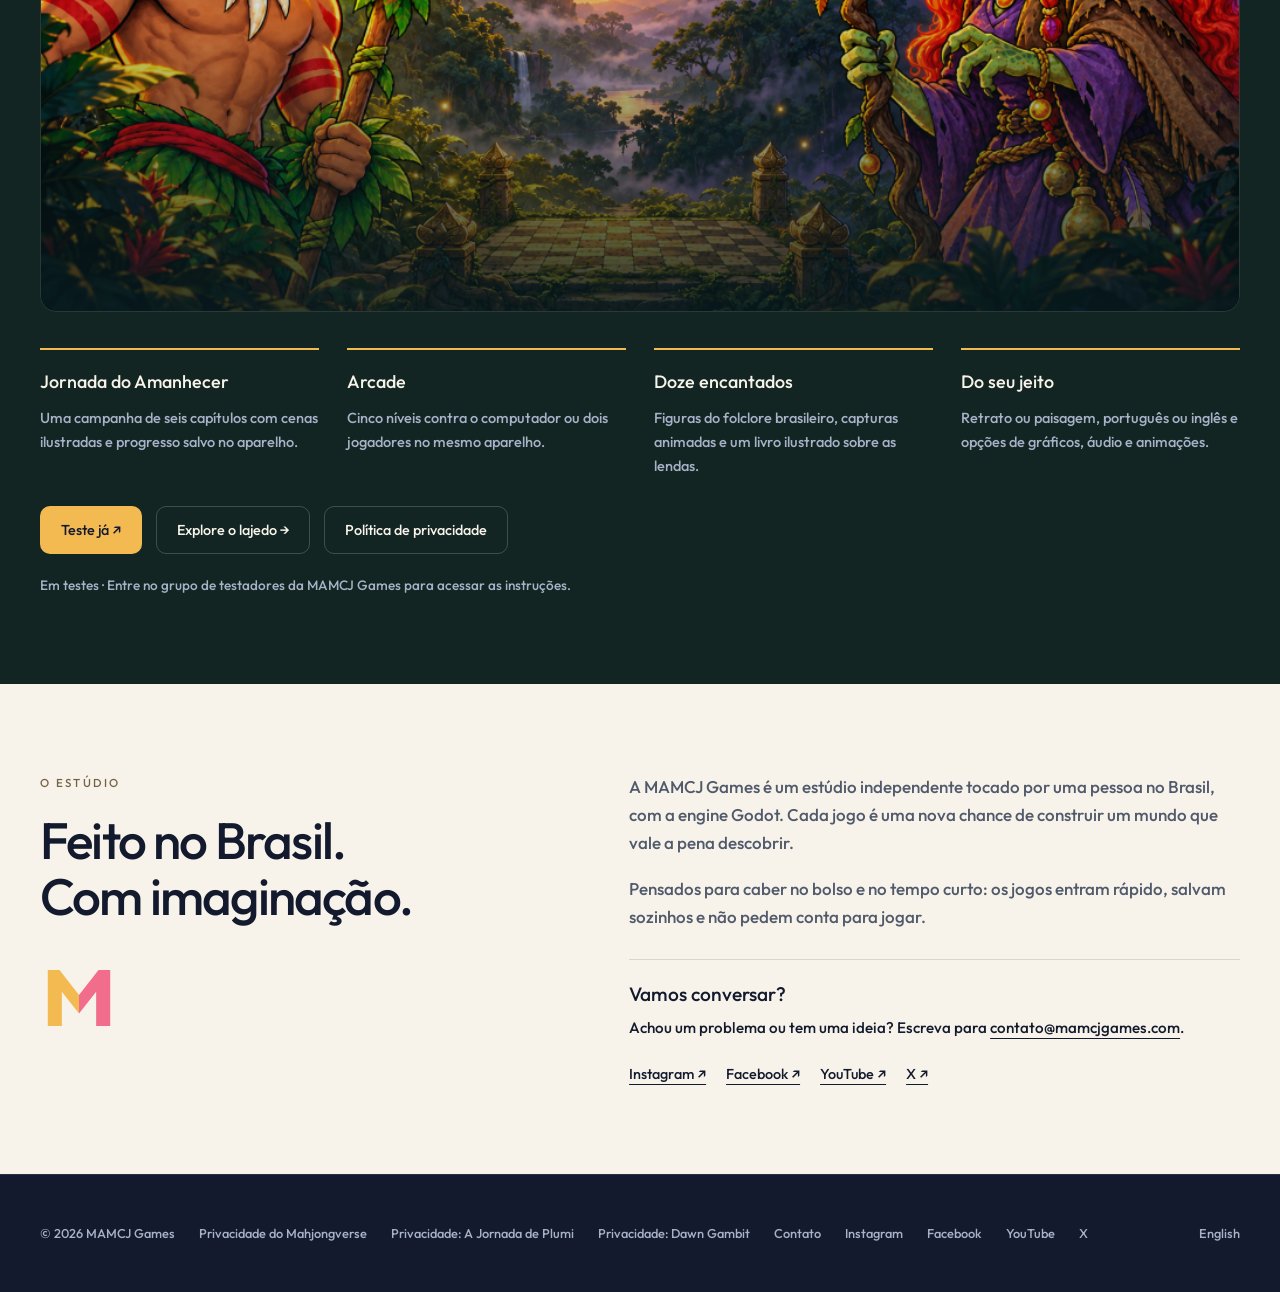
==== commit 678f4987: "Fix Plumi launch status and store links on homepage cards" ====
--- a/index.html
+++ b/index.html
@@ -47,9 +47,9 @@
     </article>
     <article class="game-card plumi-card">
       <a class="game-art" href="/plumis-journey/" aria-label="Conheça A Jornada de Plumi"><img src="/assets/img/plumis/banner_pt.png" alt="Plumi, um cubo rosa com asas brancas, voa sobre Cubória." width="1024" height="500"></a>
-      <div class="game-copy"><div class="game-title"><h2>A Jornada de Plumi</h2><span class="status">Em testes</span></div>
+      <div class="game-copy"><div class="game-title"><h2>A Jornada de Plumi</h2><span class="status">Já no Android</span></div>
         <p>Pequenas asas. Uma grande aventura. Descubra Cubória em pixel art.</p>
-        <div class="botoes"><a class="botao pink" href="https://groups.google.com/a/mamcjgames.com/g/testadores" target="_blank" rel="noopener">Participe dos testes <span aria-hidden="true">↗</span></a><a class="botao fantasma" href="/plumis-journey/">Conheça o jogo</a></div>
+        <div class="botoes"><a class="botao pink" href="https://play.google.com/store/apps/details?id=com.mamcjr.plumisjourney" target="_blank" rel="noopener">Baixar no Google Play <span aria-hidden="true">↗</span></a><a class="botao fantasma" href="/plumis-journey/">Conheça o jogo</a></div>
       </div>
     </article>
     <article class="game-card dawn-card">
